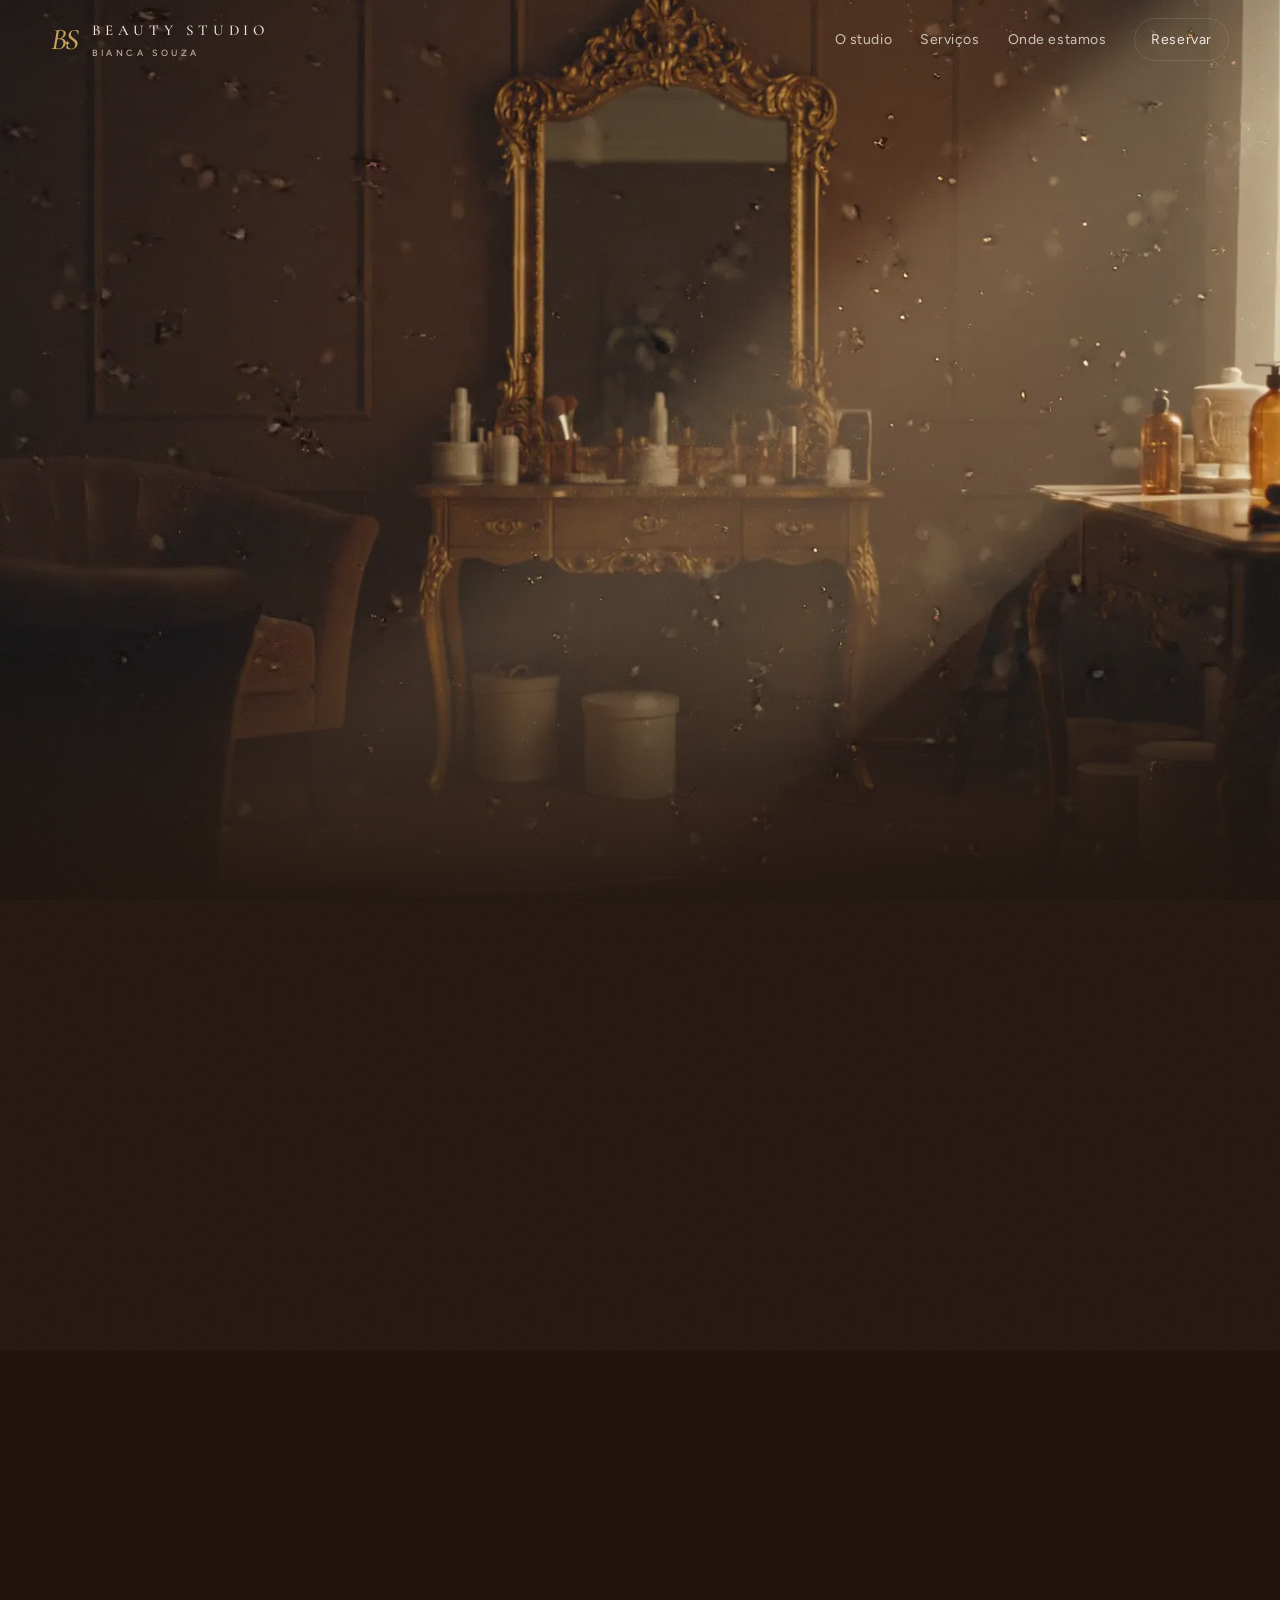
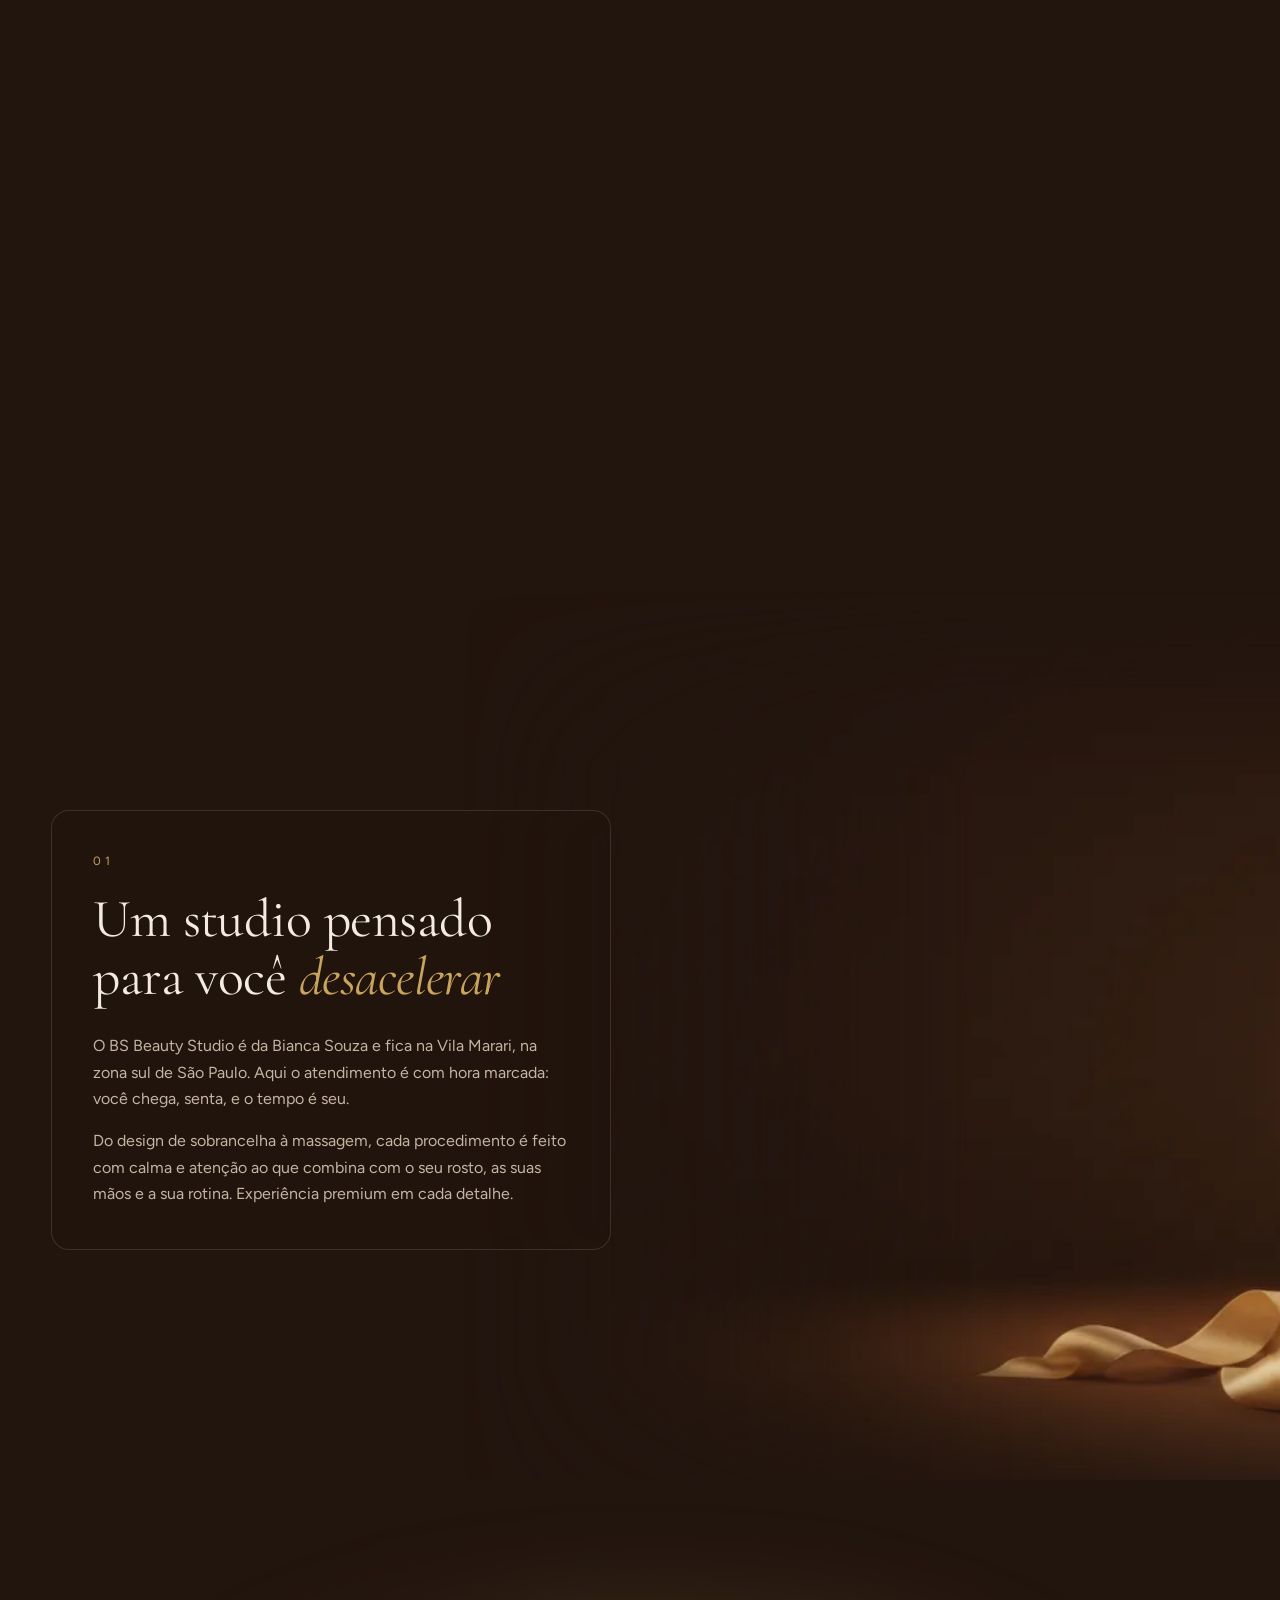
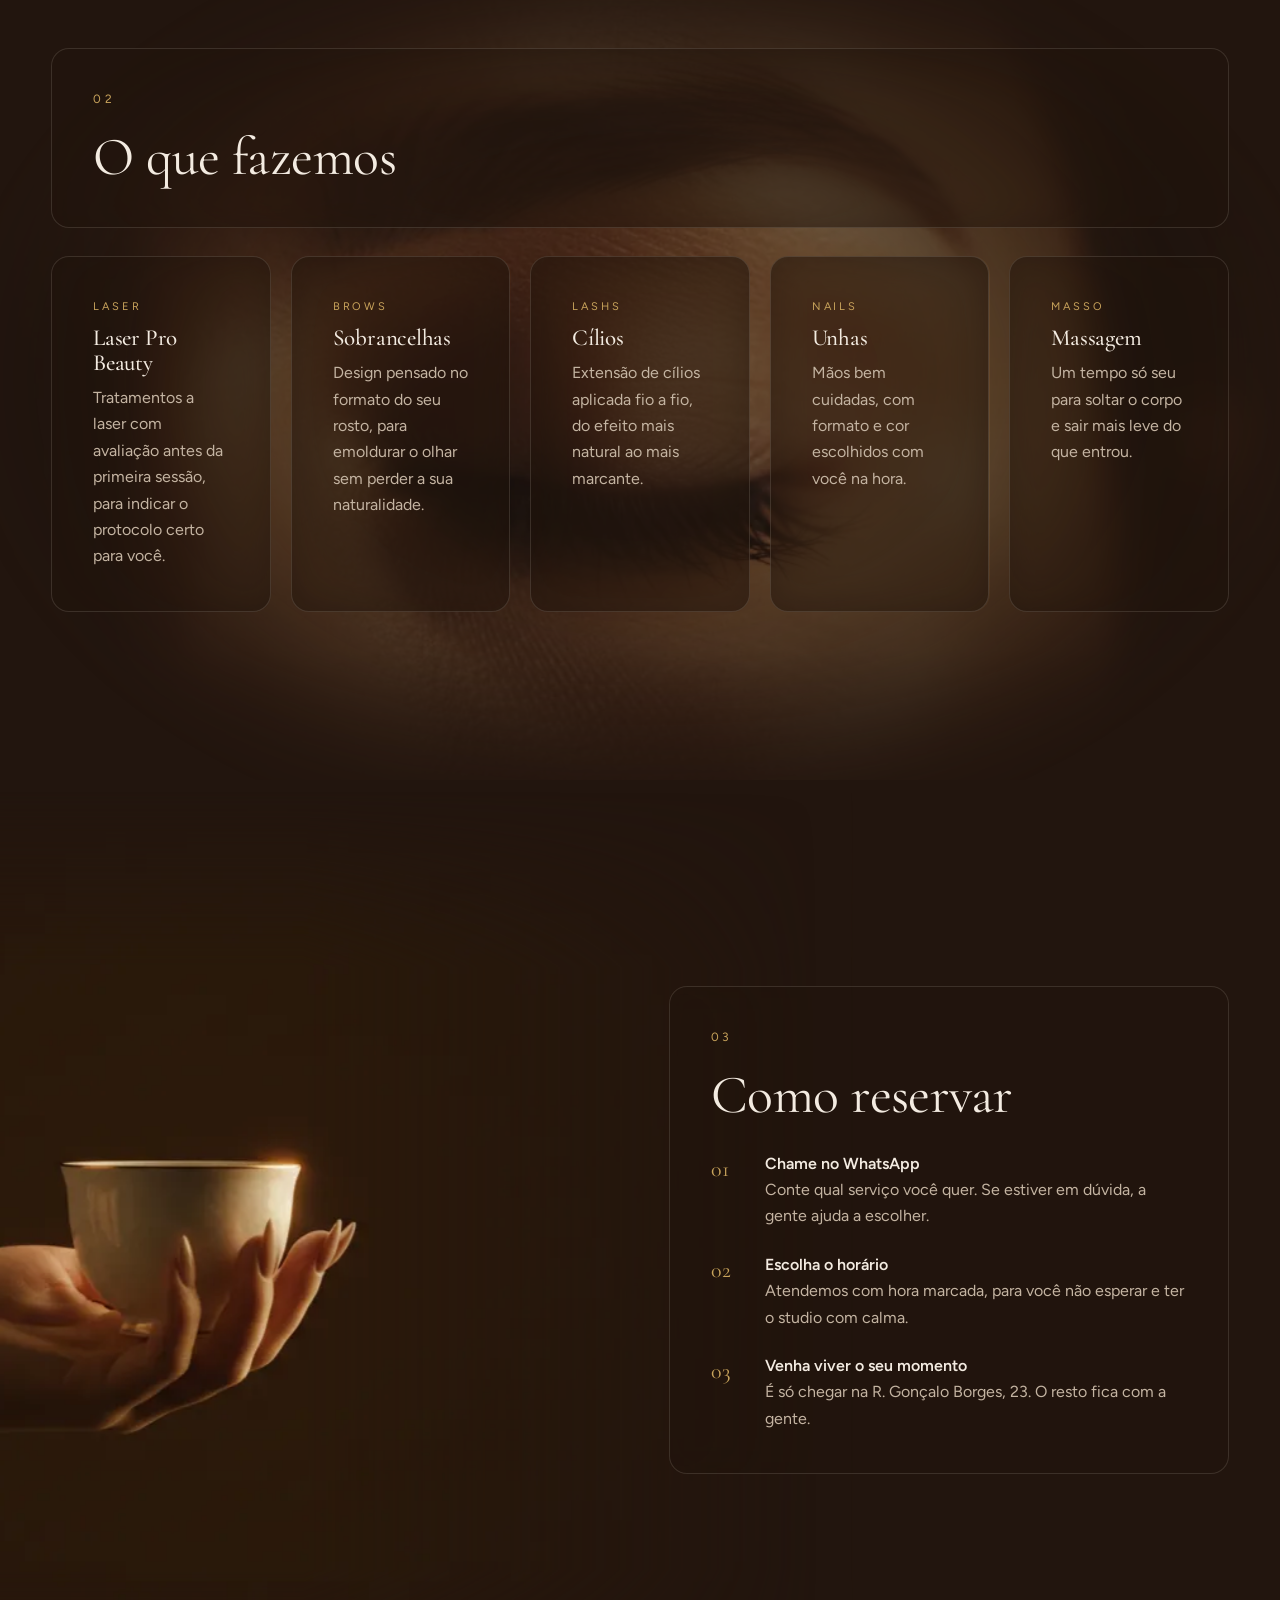
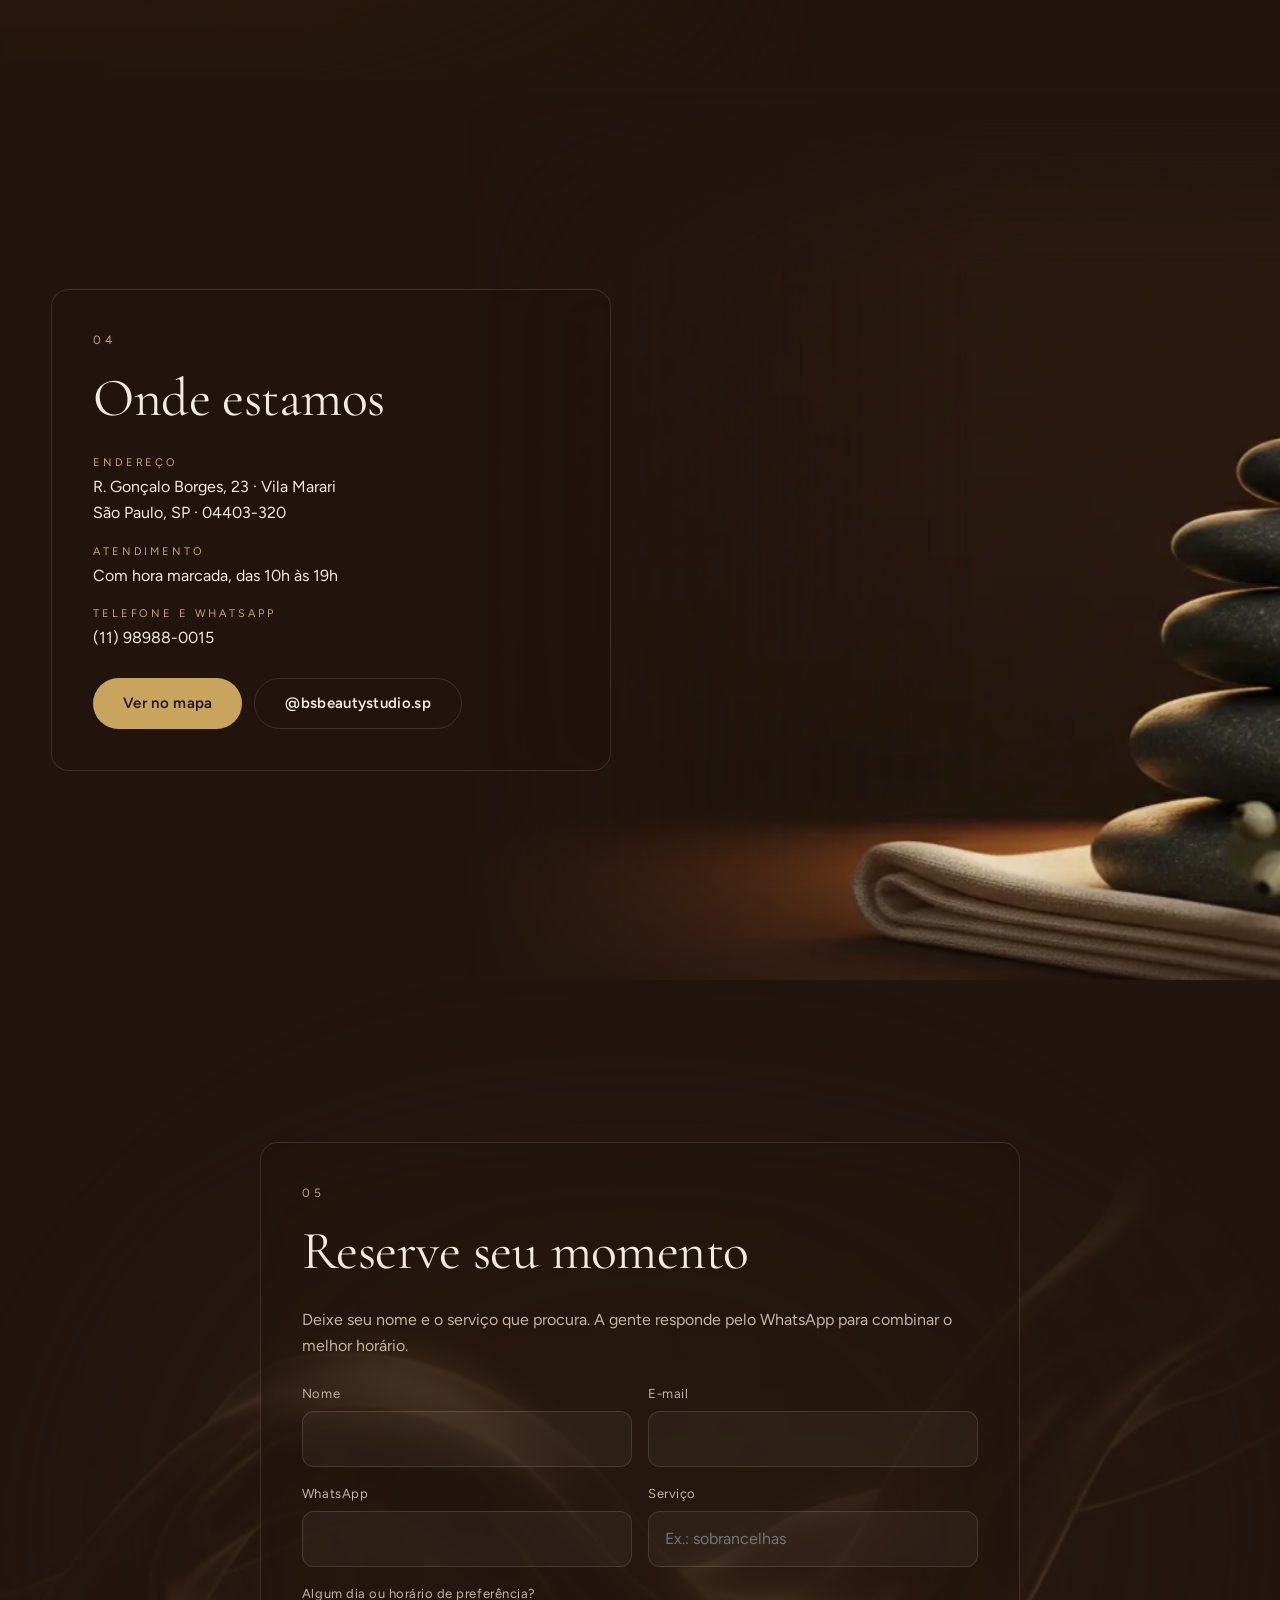
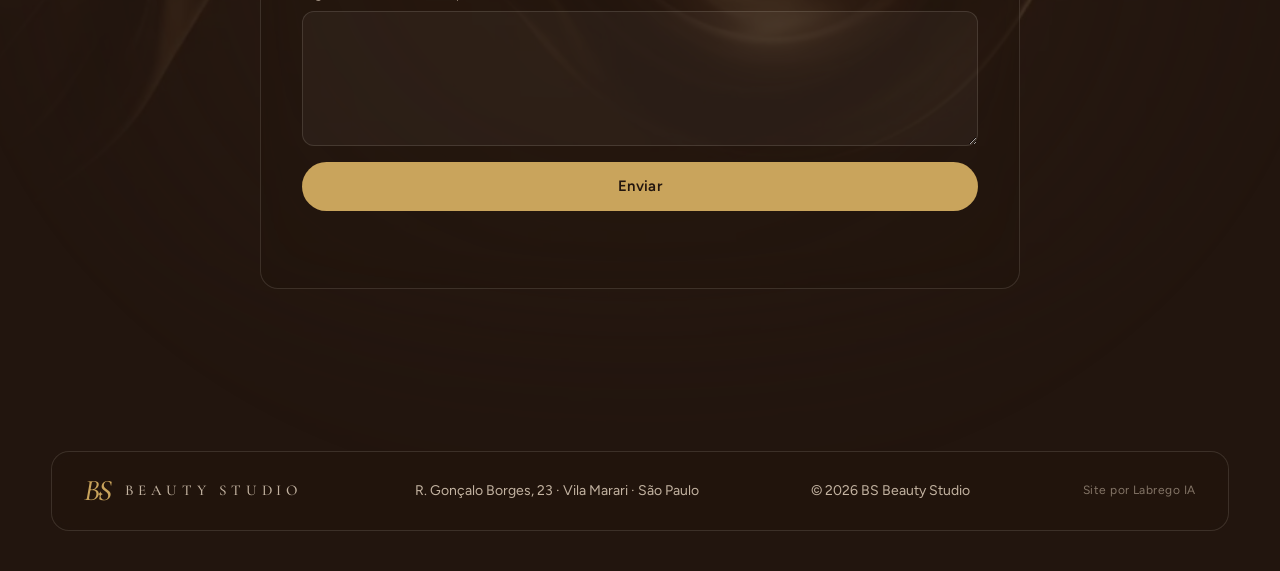
==== site/index.html @ f51ca513 "Versiona CSS e JS para os visitantes receberem a configuração nova Co-Authored-By: Claude Opus 5.5 <" ====
<!doctype html>
<!--
  BS Beauty Studio · Site Cinematográfico por Labrego IA (labregoia.com.br)
  Projeto: LBG-SC-20261103-140538068B · Assinatura LBG-SC-2026-v1
  © 2026 Labrego IA. Estrutura, código e método licenciados.
-->
<html lang="pt-BR">
<head>
  <meta charset="utf-8">
  <meta name="viewport" content="width=device-width, initial-scale=1">
  <title>BS Beauty Studio | Bianca Souza · Vila Marari, São Paulo</title>
  <meta name="description" content="Studio de beleza na Vila Marari, zona sul de São Paulo: Laser Pro Beauty, sobrancelhas, unhas, cílios e massagem com hora marcada. Reserve seu momento pelo WhatsApp.">
  <meta name="generator" content="Site Cinematográfico · Labrego IA">
  <meta name="author" content="Labrego IA · labregoia.com.br">
  <meta property="og:title" content="BS Beauty Studio | Bianca Souza">
  <meta property="og:description" content="Laser Pro Beauty, Brows, Nails, Lashs e Massagem na Vila Marari, São Paulo. Reserve seu momento.">
  <meta property="og:image" content="assets/frames/desktop/f_0001.webp">
  <meta name="theme-color" content="#22150e">
  <link rel="preconnect" href="https://fonts.googleapis.com">
  <link rel="preconnect" href="https://fonts.gstatic.com" crossorigin>
  <link href="https://fonts.googleapis.com/css2?family=Cormorant+Garamond:ital,wght@0,300;0,400;0,500;1,400;1,500&family=Figtree:wght@400;500;600&display=swap" rel="stylesheet">
  <link rel="preload" as="image" href="assets/frames/desktop/f_0001.webp">
  <link rel="stylesheet" href="estilo.css?v=2">
</head>
<body>

<header class="topo">
  <a href="#inicio" class="marca" aria-label="BS Beauty Studio">
    <span class="monograma" aria-hidden="true">BS</span>
    <span class="marca-texto">Beauty Studio<small>Bianca Souza</small></span>
  </a>
  <nav class="menu" aria-label="Seções">
    <a href="#sobre">O studio</a>
    <a href="#servicos">Serviços</a>
    <a href="#local">Onde estamos</a>
    <a href="#contato" class="menu-cta">Reservar</a>
  </nav>
</header>

<main>

  <section id="inicio" class="cine" style="--altura: 420vh">
    <div class="cine-palco">
      <canvas class="cine-canvas" aria-hidden="true"></canvas>
      <div class="cine-vinheta"></div>

      <div class="momento" data-de="0" data-ate="0.28">
        <div class="painel painel--vidro">
          <h1 class="titulo-abertura">Realçamos a beleza de <em>ser você.</em></h1>
          <p class="apoio">BS Beauty Studio · Vila Marari, São Paulo</p>
        </div>
      </div>
      <div class="momento momento--direita" data-de="0.36" data-ate="0.64">
        <div class="painel painel--vidro">
          <p class="destaque">Laser, sobrancelhas, unhas, cílios e massagem num só lugar, com hora marcada.</p>
        </div>
      </div>
      <div class="momento momento--centro" data-de="0.72" data-ate="1">
        <div class="painel painel--vidro">
          <p class="destaque">Reserve seu momento.</p>
          <a href="#contato" class="botao">Quero agendar</a>
        </div>
      </div>

      <div class="cine-dica" aria-hidden="true"><span></span>role</div>
    </div>
  </section>

  <section id="sobre" class="secao">
    <img class="arte arte--direita" src="assets/img/sobre.webp" alt="" loading="lazy">
    <div class="secao-grade">
      <div class="painel revelar">
        <span class="rotulo">01</span>
        <h2>Um studio pensado para você <em>desacelerar</em></h2>
        <p>O BS Beauty Studio é da Bianca Souza e fica na Vila Marari, na zona sul de São Paulo. Aqui o atendimento é com hora marcada: você chega, senta, e o tempo é seu.</p>
        <p>Do design de sobrancelha à massagem, cada procedimento é feito com calma e atenção ao que combina com o seu rosto, as suas mãos e a sua rotina. Experiência premium em cada detalhe.</p>
      </div>
    </div>
  </section>

  <section id="servicos" class="secao secao--larga">
    <img class="arte arte--fundo" src="assets/img/servicos.webp" alt="" loading="lazy">
    <div class="painel painel--cabecalho revelar">
      <span class="rotulo">02</span>
      <h2>O que fazemos</h2>
    </div>
    <div class="cartoes">
      <article class="painel cartao revelar">
        <span class="tag">Laser</span>
        <h3>Laser Pro Beauty</h3>
        <p>Tratamentos a laser com avaliação antes da primeira sessão, para indicar o protocolo certo para você.</p>
      </article>
      <article class="painel cartao revelar">
        <span class="tag">Brows</span>
        <h3>Sobrancelhas</h3>
        <p>Design pensado no formato do seu rosto, para emoldurar o olhar sem perder a sua naturalidade.</p>
      </article>
      <article class="painel cartao revelar">
        <span class="tag">Lashs</span>
        <h3>Cílios</h3>
        <p>Extensão de cílios aplicada fio a fio, do efeito mais natural ao mais marcante.</p>
      </article>
      <article class="painel cartao revelar">
        <span class="tag">Nails</span>
        <h3>Unhas</h3>
        <p>Mãos bem cuidadas, com formato e cor escolhidos com você na hora.</p>
      </article>
      <article class="painel cartao revelar">
        <span class="tag">Masso</span>
        <h3>Massagem</h3>
        <p>Um tempo só seu para soltar o corpo e sair mais leve do que entrou.</p>
      </article>
    </div>
  </section>

  <section id="processo" class="secao">
    <img class="arte arte--esquerda" src="assets/img/reservar.webp" alt="" loading="lazy">
    <div class="secao-grade secao-grade--direita">
      <div class="painel revelar">
        <span class="rotulo">03</span>
        <h2>Como reservar</h2>
        <ol class="passos">
          <li><strong>Chame no WhatsApp</strong><span>Conte qual serviço você quer. Se estiver em dúvida, a gente ajuda a escolher.</span></li>
          <li><strong>Escolha o horário</strong><span>Atendemos com hora marcada, para você não esperar e ter o studio com calma.</span></li>
          <li><strong>Venha viver o seu momento</strong><span>É só chegar na R. Gonçalo Borges, 23. O resto fica com a gente.</span></li>
        </ol>
      </div>
    </div>
  </section>

  <section id="local" class="secao">
    <img class="arte arte--direita" src="assets/img/local.webp" alt="" loading="lazy">
    <div class="secao-grade">
      <div class="painel revelar">
        <span class="rotulo">04</span>
        <h2>Onde estamos</h2>
        <ul class="dados">
          <li><small>Endereço</small><span>R. Gonçalo Borges, 23 · Vila Marari<br>São Paulo, SP · 04403-320</span></li>
          <li><small>Atendimento</small><span>Com hora marcada, das 10h às 19h</span></li>
          <li><small>Telefone e WhatsApp</small><span>(11) 98988-0015</span></li>
        </ul>
        <div class="acoes">
          <a class="botao" href="https://www.google.com/maps/search/?api=1&query=R.+Gon%C3%A7alo+Borges%2C+23+-+Vila+Marari%2C+S%C3%A3o+Paulo+-+SP%2C+04403-320" target="_blank" rel="noopener">Ver no mapa</a>
          <a class="botao botao--linha" href="https://www.instagram.com/bsbeautystudio.sp/" target="_blank" rel="noopener">@bsbeautystudio.sp</a>
        </div>
      </div>
    </div>
  </section>

  <section id="contato" class="secao secao--contato">
    <img class="arte arte--fundo arte--suave" src="assets/img/contato.webp" alt="" loading="lazy">
    <div class="painel painel--form revelar">
      <span class="rotulo">05</span>
      <h2>Reserve seu momento</h2>
      <p>Deixe seu nome e o serviço que procura. A gente responde pelo WhatsApp para combinar o melhor horário.</p>
      <form class="form" novalidate>
        <div class="campo">
          <label for="f-nome">Nome</label>
          <input id="f-nome" name="nome" autocomplete="name" required>
        </div>
        <div class="campo">
          <label for="f-email">E-mail</label>
          <input id="f-email" name="email" type="email" autocomplete="email" required>
        </div>
        <div class="campo">
          <label for="f-tel">WhatsApp</label>
          <input id="f-tel" name="telefone" type="tel" autocomplete="tel" inputmode="tel" required>
        </div>
        <div class="campo">
          <label for="f-serv">Serviço</label>
          <input id="f-serv" name="servico" list="lista-servicos" placeholder="Ex.: sobrancelhas">
          <datalist id="lista-servicos">
            <option value="Laser Pro Beauty"><option value="Sobrancelhas"><option value="Cílios"><option value="Unhas"><option value="Massagem">
          </datalist>
        </div>
        <div class="campo campo--inteiro">
          <label for="f-msg">Algum dia ou horário de preferência?</label>
          <textarea id="f-msg" name="mensagem" rows="4"></textarea>
        </div>
        <input type="text" name="_honey" class="pote" tabindex="-1" autocomplete="off" aria-hidden="true">
        <button type="submit" class="botao campo--inteiro">Enviar</button>
        <p class="form-status campo--inteiro" role="status" aria-live="polite"></p>
      </form>
    </div>
  </section>

</main>

<footer class="rodape">
  <div class="painel rodape-painel">
    <span class="marca"><span class="monograma" aria-hidden="true">BS</span><span class="marca-texto">Beauty Studio</span></span>
    <span>R. Gonçalo Borges, 23 · Vila Marari · São Paulo</span>
    <span>© <span data-ano></span> BS Beauty Studio</span>
    <a class="credito" href="https://labregoia.com.br" target="_blank" rel="noopener">Site por Labrego IA</a>
  </div>
</footer>

<a class="whats" target="_blank" rel="noopener" aria-label="Conversar no WhatsApp">
  <svg viewBox="0 0 32 32" aria-hidden="true"><path fill="currentColor" d="M16 3C9 3 3.3 8.6 3.3 15.6c0 2.4.7 4.7 1.9 6.7L3 29l6.9-2.1c1.9 1 4 1.6 6.1 1.6 7 0 12.7-5.6 12.7-12.6S23 3 16 3Zm0 23.1c-1.9 0-3.8-.5-5.4-1.5l-.4-.2-4.1 1.2 1.3-4-.3-.4a10.4 10.4 0 0 1-1.6-5.6C5.5 9.8 10.2 5.2 16 5.2s10.5 4.6 10.5 10.4S21.8 26.1 16 26.1Zm5.8-7.8c-.3-.2-1.9-.9-2.2-1-.3-.1-.5-.2-.7.2-.2.3-.8 1-1 1.2-.2.2-.4.2-.7.1-.3-.2-1.3-.5-2.5-1.6-.9-.8-1.6-1.8-1.7-2.1-.2-.3 0-.5.1-.6l.5-.6.3-.5c.1-.2 0-.4 0-.6l-1-2.4c-.3-.6-.5-.5-.7-.5h-.6c-.2 0-.6.1-.9.4-.3.3-1.2 1.1-1.2 2.8s1.2 3.2 1.4 3.4c.2.2 2.4 3.6 5.7 5 .8.4 1.4.6 1.9.7.8.3 1.6.2 2.2.1.7-.1 1.9-.8 2.2-1.5.3-.7.3-1.4.2-1.5-.1-.2-.3-.3-.6-.4Z"/></svg>
</a>

<script src="config.js?v=2"></script>
<script src="app.js?v=2"></script>
</body>
</html>
---- site/estilo.css ----
/* Site Cinematográfico · © 2026 Labrego IA · LBG-SC-2026-v1 */

/* ── Tokens: ajuste pela identidade visual do cliente ───────────────────── */
:root {
  --fundo: #22150e;          /* MESMA cor usada nos prompts das imagens */
  --fundo-2: #2b1c13;
  --texto: #f3ebe1;
  --texto-suave: #c4b4a2;
  --acento: #c9a45c;         /* dourado do monograma BS */
  --acento-texto: #22150e;   /* texto sobre o acento */
  --linha: rgb(243 235 225 / 0.13);
  --painel: rgb(34 21 14 / 0.64);
  --mistura: lighten;        /* tema escuro: lighten | tema claro: multiply */

  --fonte-titulo: "Cormorant Garamond", Georgia, serif;
  --fonte-texto: "Figtree", system-ui, sans-serif;

  --raio: 18px;
  --gutter: clamp(16px, 4vw, 56px);
  --largura: 1240px;
  --ease: cubic-bezier(.2, .7, .1, 1);
}
/* Tema claro (marcas de luz, saúde, casamento etc.): troque os tokens assim
:root {
  --fundo: #f4efe7; --fundo-2: #ebe4d8; --texto: #1d1a16; --texto-suave: #5d564c;
  --linha: rgb(29 26 22 / .12); --painel: rgb(244 239 231 / .7); --mistura: multiply;
}
*/

*, *::before, *::after { box-sizing: border-box; }
html { scroll-behavior: smooth; -webkit-text-size-adjust: 100%; overflow-x: clip; }
body {
  margin: 0;
  background: var(--fundo);
  color: var(--texto);
  font: 400 clamp(16px, 1.05vw, 18px)/1.65 var(--fonte-texto);
  overflow-x: clip;
  -webkit-font-smoothing: antialiased;
}
/* Grão de filme: tira o aspecto "liso de IA" */
body::after {
  content: ""; position: fixed; inset: -50%; z-index: 90; pointer-events: none; opacity: .07;
  background-image: url("data:image/svg+xml,%3Csvg xmlns='http://www.w3.org/2000/svg' width='160' height='160'%3E%3Cfilter id='n'%3E%3CfeTurbulence type='fractalNoise' baseFrequency='.9' numOctaves='2' stitchTiles='stitch'/%3E%3C/filter%3E%3Crect width='100%25' height='100%25' filter='url(%23n)'/%3E%3C/svg%3E");
  animation: grao 1s steps(4) infinite;
}
@keyframes grao { 25% { transform: translate(-3%, 2%); } 50% { transform: translate(2%, -3%); } 75% { transform: translate(-2%, -1%); } }

img { max-width: 100%; display: block; }
a { color: inherit; }
h1, h2, h3 { font-family: var(--fonte-titulo); font-weight: 300; line-height: 1.08; margin: 0 0 .5em; letter-spacing: -.01em; text-wrap: balance; }
h1 { font-size: clamp(38px, 6.2vw, 96px); }
h2 { font-size: clamp(32px, 4.2vw, 64px); }
h3 { font-size: clamp(21px, 1.8vw, 27px); font-weight: 500; }
p { margin: 0 0 1em; color: var(--texto-suave); text-wrap: pretty; }

/* ── Topo ──────────────────────────────────────────────────────────────── */
.topo {
  position: fixed; inset: 0 0 auto; z-index: 50;
  display: flex; align-items: center; justify-content: space-between; gap: 16px;
  padding: 18px var(--gutter);
  transition: background .4s var(--ease), backdrop-filter .4s;
}
.topo.rolou { background: rgb(34 21 14 / .6); backdrop-filter: blur(14px); -webkit-backdrop-filter: blur(14px); }
.marca { text-decoration: none; display: flex; align-items: center; }
.marca-logo { height: 34px; width: auto; }
.marca-texto { font-family: var(--fonte-titulo); font-size: 22px; letter-spacing: .02em; }
.menu { display: flex; gap: 28px; align-items: center; font-size: 14px; letter-spacing: .04em; }
.menu a { text-decoration: none; opacity: .8; transition: opacity .3s; }
.menu a:hover { opacity: 1; }
.menu-cta { border: 1px solid var(--linha); padding: 9px 16px; border-radius: 999px; opacity: 1 !important; }
@media (max-width: 760px) { .menu a:not(.menu-cta) { display: none; } }

/* ── Abertura cinematográfica ──────────────────────────────────────────── */
.cine { position: relative; height: var(--altura, 400vh); }
.cine-palco { position: sticky; top: 0; height: 100vh; height: 100svh; overflow: hidden; }
.cine-canvas { position: absolute; inset: 0; width: 100%; height: 100%; }
.cine-vinheta {
  position: absolute; inset: 0; pointer-events: none;
  background:
    radial-gradient(120% 90% at 50% 45%, transparent 55%, rgb(0 0 0 / .45) 100%),
    linear-gradient(to bottom, transparent 70%, var(--fundo) 100%);
}
.momento {
  position: absolute; inset: auto var(--gutter) 12vh; max-width: 640px;
  opacity: 0; transform: translateY(24px); filter: blur(6px);
  transition: opacity .7s var(--ease), transform .9s var(--ease), filter .7s var(--ease);
  pointer-events: none;
}
.momento.ativo { opacity: 1; transform: none; filter: none; pointer-events: auto; }
.momento--direita { left: auto; right: var(--gutter); }
.momento--centro { left: 50%; right: auto; transform: translate(-50%, 24px); text-align: center; width: min(640px, calc(100% - 2 * var(--gutter))); }
.momento--centro.ativo { transform: translate(-50%, 0); }
.titulo-abertura { margin-bottom: .3em; }
.apoio { font-size: clamp(16px, 1.3vw, 20px); margin: 0; }
.destaque { font-family: var(--fonte-titulo); font-size: clamp(24px, 2.8vw, 42px); line-height: 1.2; color: var(--texto); margin: 0 0 .6em; }
.destaque:last-child { margin: 0; }
.cine-dica {
  position: absolute; bottom: 28px; left: 50%; transform: translateX(-50%);
  display: grid; justify-items: center; gap: 8px; font-size: 11px; letter-spacing: .3em; text-transform: uppercase; opacity: .6;
  transition: opacity .5s;
}
.cine-dica span { width: 1px; height: 38px; background: linear-gradient(var(--texto), transparent); animation: dica 2s var(--ease) infinite; }
@keyframes dica { 0% { transform: scaleY(0); transform-origin: top; } 50% { transform: scaleY(1); transform-origin: top; } 51% { transform-origin: bottom; } 100% { transform: scaleY(0); transform-origin: bottom; } }
.cine.andou .cine-dica { opacity: 0; }

/* ── Painéis (todo texto mora num painel) ──────────────────────────────── */
.painel {
  position: relative;
  background: var(--painel);
  border: 1px solid var(--linha);
  border-radius: var(--raio);
  padding: clamp(24px, 3.2vw, 48px);
  backdrop-filter: blur(18px) saturate(1.1);
  -webkit-backdrop-filter: blur(18px) saturate(1.1);
}
.painel--vidro { background: rgb(34 21 14 / .42); }
.painel > :last-child { margin-bottom: 0; }
.rotulo { display: block; font-size: 12px; letter-spacing: .3em; color: var(--acento); margin-bottom: 18px; }

/* ── Seções ────────────────────────────────────────────────────────────── */
.secao {
  position: relative; isolation: isolate; overflow: clip;
  min-height: 100vh; padding: 18vh var(--gutter);
  display: grid; align-content: center;
}
.secao-grade { width: 100%; max-width: var(--largura); margin: 0 auto; display: grid; grid-template-columns: minmax(0, 560px) 1fr; }
.secao-grade--direita { grid-template-columns: 1fr minmax(0, 560px); }
.secao-grade--direita > .painel { grid-column: 2; }
.secao--larga { gap: 28px; justify-items: center; }
.painel--cabecalho { width: 100%; max-width: var(--largura); }
.cartoes { width: 100%; max-width: var(--largura); display: grid; grid-template-columns: repeat(auto-fit, minmax(260px, 1fr)); gap: 20px; }
.cartao h3 { margin-bottom: .4em; }
.cartao { transition: transform .5s var(--ease), border-color .5s; }
.cartao:hover { transform: translateY(-4px); border-color: color-mix(in srgb, var(--acento) 50%, transparent); }
.passos { list-style: none; margin: 8px 0 0; padding: 0; counter-reset: p; display: grid; gap: 22px; }
.passos li { counter-increment: p; display: grid; grid-template-columns: 42px 1fr; column-gap: 12px; }
.passos li::before { content: counter(p, decimal-leading-zero); grid-row: span 2; font-family: var(--fonte-titulo); color: var(--acento); font-size: 22px; }
.passos strong { font-weight: 600; }
.passos span { color: var(--texto-suave); }

/* ── Arte: imagens fundidas ao fundo (nunca retângulo com borda) ───────── */
.arte {
  position: absolute; z-index: -1; pointer-events: none;
  object-fit: cover; mix-blend-mode: var(--mistura);
  -webkit-mask-composite: source-in; mask-composite: intersect;
}
.arte--direita, .arte--esquerda { top: 0; bottom: 0; width: 64vw; height: 100%; }
.arte--direita {
  right: 0;
  -webkit-mask-image: linear-gradient(to left, #000 38%, transparent 96%), linear-gradient(to bottom, transparent, #000 18%, #000 80%, transparent);
          mask-image: linear-gradient(to left, #000 38%, transparent 96%), linear-gradient(to bottom, transparent, #000 18%, #000 80%, transparent);
}
.arte--esquerda {
  left: 0;
  -webkit-mask-image: linear-gradient(to right, #000 38%, transparent 96%), linear-gradient(to bottom, transparent, #000 18%, #000 80%, transparent);
          mask-image: linear-gradient(to right, #000 38%, transparent 96%), linear-gradient(to bottom, transparent, #000 18%, #000 80%, transparent);
}
.arte--fundo {
  inset: 0; width: 100%; height: 100%; opacity: .5;
  /* closest-side: a elipse zera exatamente na borda, então nunca sobra linha reta */
  -webkit-mask-image: radial-gradient(closest-side, #000 35%, transparent 100%), linear-gradient(to bottom, transparent, #000 22%, #000 78%, transparent);
          mask-image: radial-gradient(closest-side, #000 35%, transparent 100%), linear-gradient(to bottom, transparent, #000 22%, #000 78%, transparent);
}
.arte--suave { opacity: .32; }
/* Parallax leve aplicado pelo app.js */
.arte[data-parallax] { will-change: transform; }

/* ── Contato ───────────────────────────────────────────────────────────── */
.secao--contato { justify-items: center; }
.painel--form { width: 100%; max-width: 760px; }
.form { display: grid; grid-template-columns: 1fr 1fr; gap: 16px; margin-top: 24px; }
.campo { display: grid; gap: 6px; }
.campo--inteiro { grid-column: 1 / -1; }
.campo label { font-size: 13px; letter-spacing: .04em; color: var(--texto-suave); }
.campo input, .campo textarea {
  width: 100%; font: inherit; color: var(--texto);
  background: rgb(255 255 255 / .04); border: 1px solid var(--linha); border-radius: 12px;
  padding: 14px 16px; transition: border-color .3s, background .3s; resize: vertical;
}
.campo input:focus, .campo textarea:focus { outline: none; border-color: var(--acento); background: rgb(255 255 255 / .07); }
.campo.erro input { border-color: #d9776b; }
.pote { position: absolute; left: -9999px; }
.form-status { min-height: 1.4em; margin: 0; font-size: 14px; }
.form-status.ok { color: var(--acento); }
.form-status.falha { color: #e39a90; }
@media (max-width: 640px) { .form { grid-template-columns: 1fr; } }

/* ── Botões ────────────────────────────────────────────────────────────── */
.botao {
  display: inline-flex; align-items: center; justify-content: center; gap: 10px;
  font: 600 15px/1 var(--fonte-texto); letter-spacing: .02em; text-decoration: none; cursor: pointer;
  color: var(--acento-texto); background: var(--acento); border: 0; border-radius: 999px;
  padding: 17px 30px; transition: transform .4s var(--ease), filter .3s;
}
.botao:hover { transform: translateY(-2px); filter: brightness(1.08); }
.botao[disabled] { opacity: .6; cursor: progress; }

/* ── WhatsApp flutuante ────────────────────────────────────────────────── */
.whats {
  position: fixed; right: max(16px, env(safe-area-inset-right)); bottom: max(18px, env(safe-area-inset-bottom)); z-index: 60;
  width: 58px; height: 58px; border-radius: 50%; display: grid; place-items: center;
  background: #25d366; color: #fff; box-shadow: 0 10px 30px rgb(0 0 0 / .35);
  transform: scale(0); transition: transform .5s var(--ease);
}
.whats.visivel { transform: scale(1); }
.whats:hover { transform: scale(1.07); }
.whats svg { width: 30px; height: 30px; }
.whats::after { content: ""; position: absolute; inset: 0; border-radius: 50%; border: 2px solid #25d366; animation: pulso 2.6s ease-out infinite; }
@keyframes pulso { from { transform: scale(1); opacity: .7; } to { transform: scale(1.6); opacity: 0; } }

/* ── Rodapé ────────────────────────────────────────────────────────────── */
.rodape { padding: 0 var(--gutter) 40px; }
.rodape-painel { max-width: var(--largura); margin: 0 auto; display: flex; flex-wrap: wrap; gap: 12px 32px; align-items: center; justify-content: space-between; font-size: 14px; color: var(--texto-suave); padding: 24px 32px; }
.credito { font-size: 12px; opacity: .6; text-decoration: none; letter-spacing: .04em; }
.credito:hover { opacity: 1; }

/* ── Revelar ao rolar ──────────────────────────────────────────────────── */
.revelar { opacity: 0; transform: translateY(40px); transition: opacity 1s var(--ease), transform 1.2s var(--ease); }
.revelar.visto { opacity: 1; transform: none; }

/* ── Celular ───────────────────────────────────────────────────────────── */
@media (max-width: 860px) {
  .secao { padding: 14vh var(--gutter); min-height: auto; }
  .secao-grade, .secao-grade--direita { grid-template-columns: 1fr; }
  .secao-grade--direita > .painel { grid-column: 1; }
  .arte--direita, .arte--esquerda { left: 0; right: 0; width: 100%; height: 70%; opacity: .55;
    -webkit-mask-image: linear-gradient(to bottom, transparent, #000 25%, #000 55%, transparent);
            mask-image: linear-gradient(to bottom, transparent, #000 25%, #000 55%, transparent); }
  .momento, .momento--direita { left: var(--gutter); right: var(--gutter); bottom: 10vh; }
}

@media (prefers-reduced-motion: reduce) {
  *, *::before, *::after { animation: none !important; transition: none !important; }
  .revelar, .momento:first-of-type { opacity: 1; transform: none; filter: none; }
  .cine { height: 100svh; }
  .momento:not(:first-of-type), .cine-dica { display: none; }
}

/* ── BS Beauty Studio: monograma e ajustes ─────────────────────────────── */
.marca { gap: 12px; }
.monograma {
  font-family: var(--fonte-titulo); font-style: italic; font-weight: 500;
  font-size: 30px; line-height: 1; color: var(--acento); letter-spacing: -.06em;
  position: relative; padding-right: 2px;
}
.monograma::after { content: "✦"; position: absolute; font-size: 8px; font-style: normal; left: 46%; top: 52%; color: var(--acento); }
.marca-texto { font-size: 15px; letter-spacing: .32em; text-transform: uppercase; font-weight: 500; }
.marca-texto small { display: block; font-family: var(--fonte-texto); font-size: 9px; letter-spacing: .38em; color: var(--texto-suave); margin-top: 3px; }
h1, h2 { font-weight: 400; }
h1 em, h2 em { color: var(--acento); }
.cartoes { grid-template-columns: repeat(auto-fit, minmax(min(210px, 100%), 1fr)); }
.secao--larga { grid-template-columns: minmax(0, 1fr); }
.cartao .tag { display: block; font-size: 11px; letter-spacing: .26em; text-transform: uppercase; color: var(--acento); margin-bottom: 10px; }
.cartao a { display: inline-block; margin-top: 6px; font-size: 14px; color: var(--acento); text-decoration: none; border-bottom: 1px solid currentColor; }
.dados { list-style: none; padding: 0; margin: 4px 0 26px; display: grid; gap: 16px; }
.dados li { display: grid; gap: 2px; }
.dados small { font-size: 11px; letter-spacing: .26em; text-transform: uppercase; color: var(--acento); }
.dados span { color: var(--texto); }
.botao--linha { background: transparent; color: var(--texto); border: 1px solid var(--linha); }
.acoes { display: flex; flex-wrap: wrap; gap: 12px; }
@media (max-width: 860px) {
  .momento, .momento--direita, .momento--centro { bottom: max(10vh, 100px); }
  .momento--centro { left: var(--gutter); right: var(--gutter); width: auto; transform: translateY(24px); }
  .momento--centro.ativo { transform: none; }
}
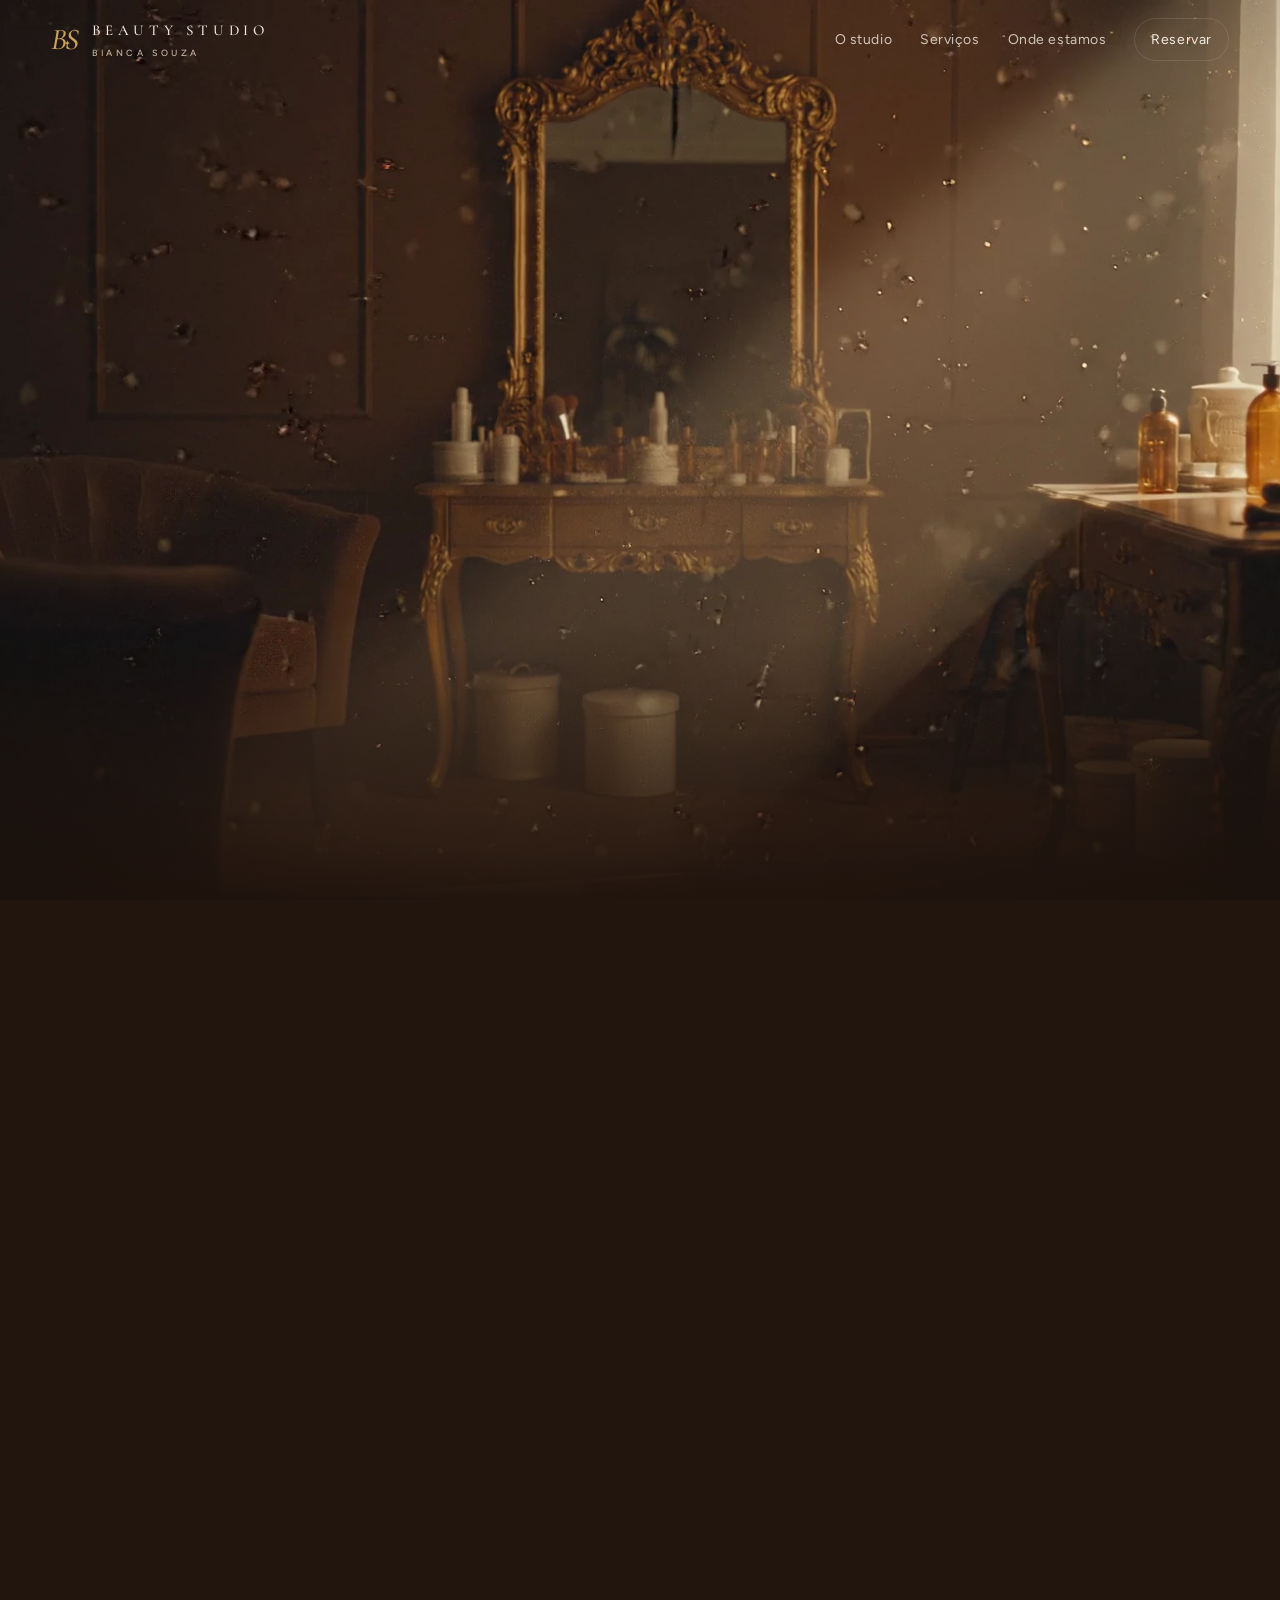
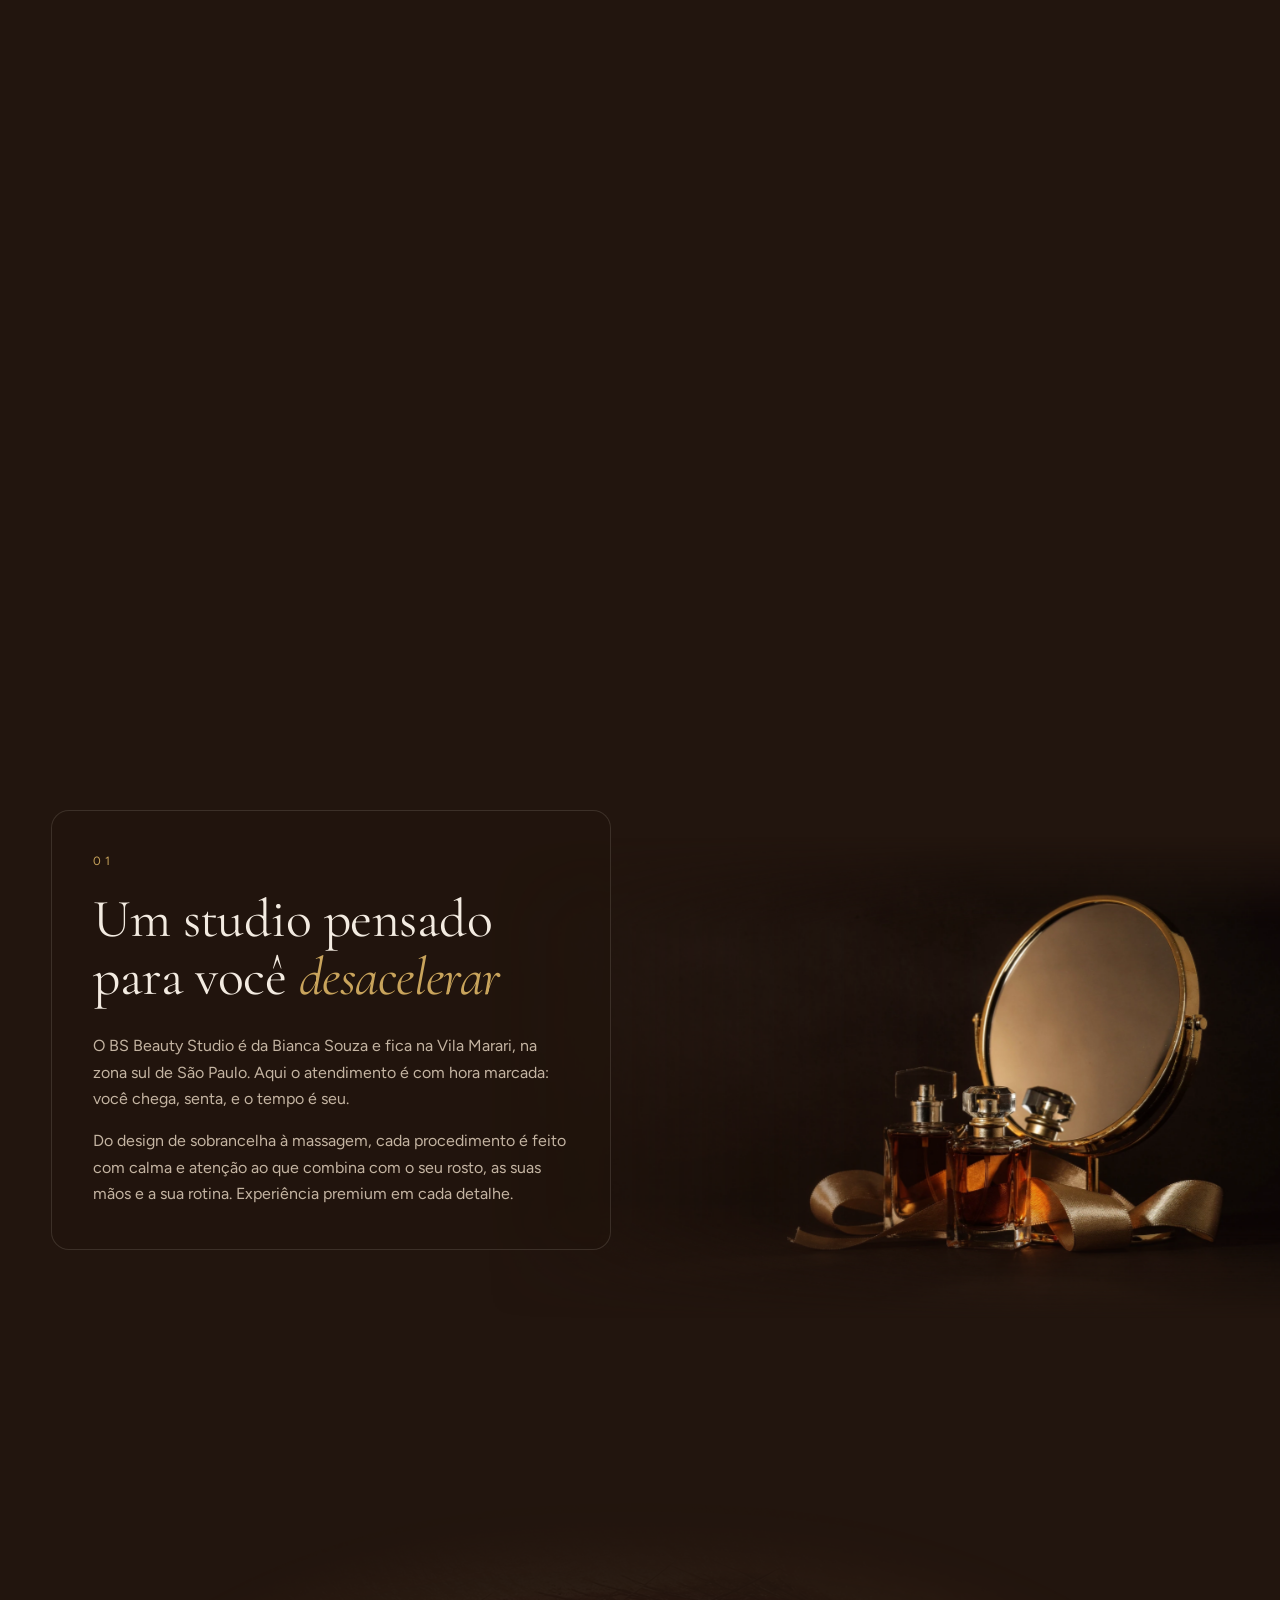
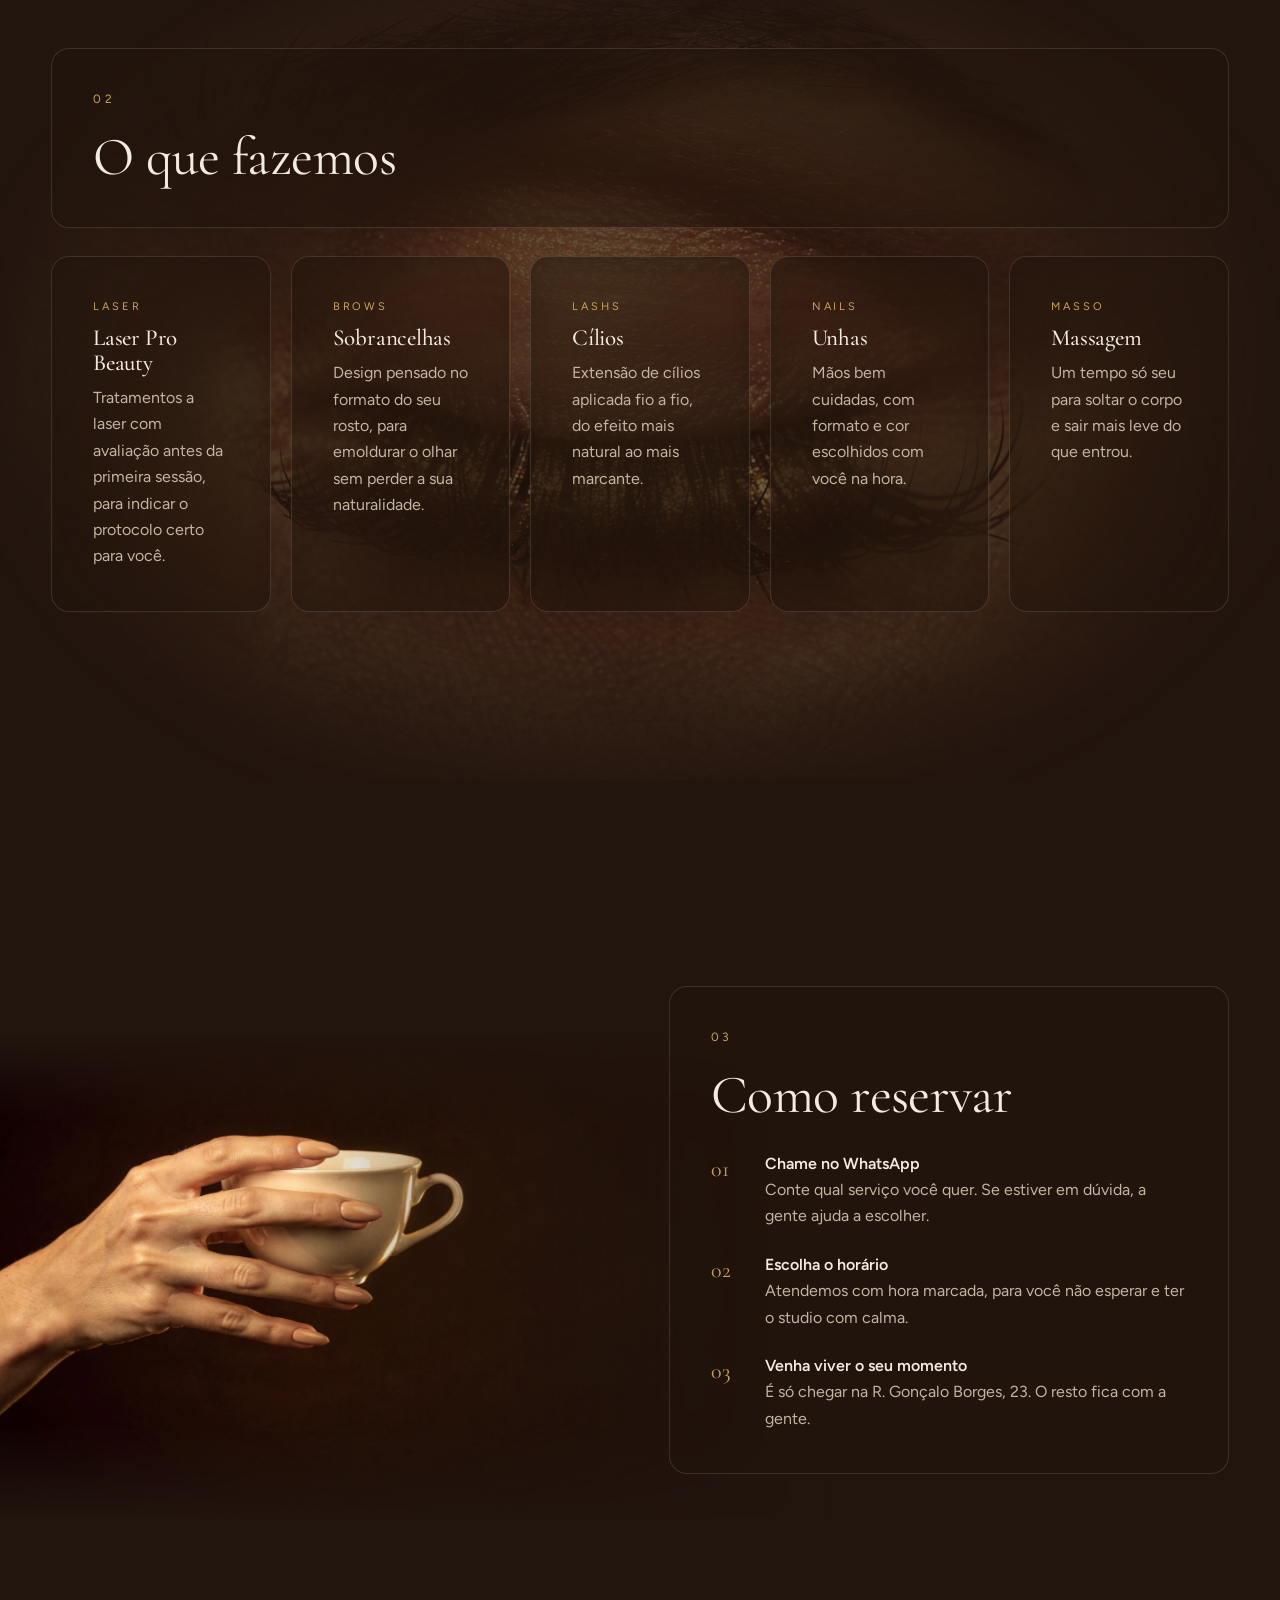
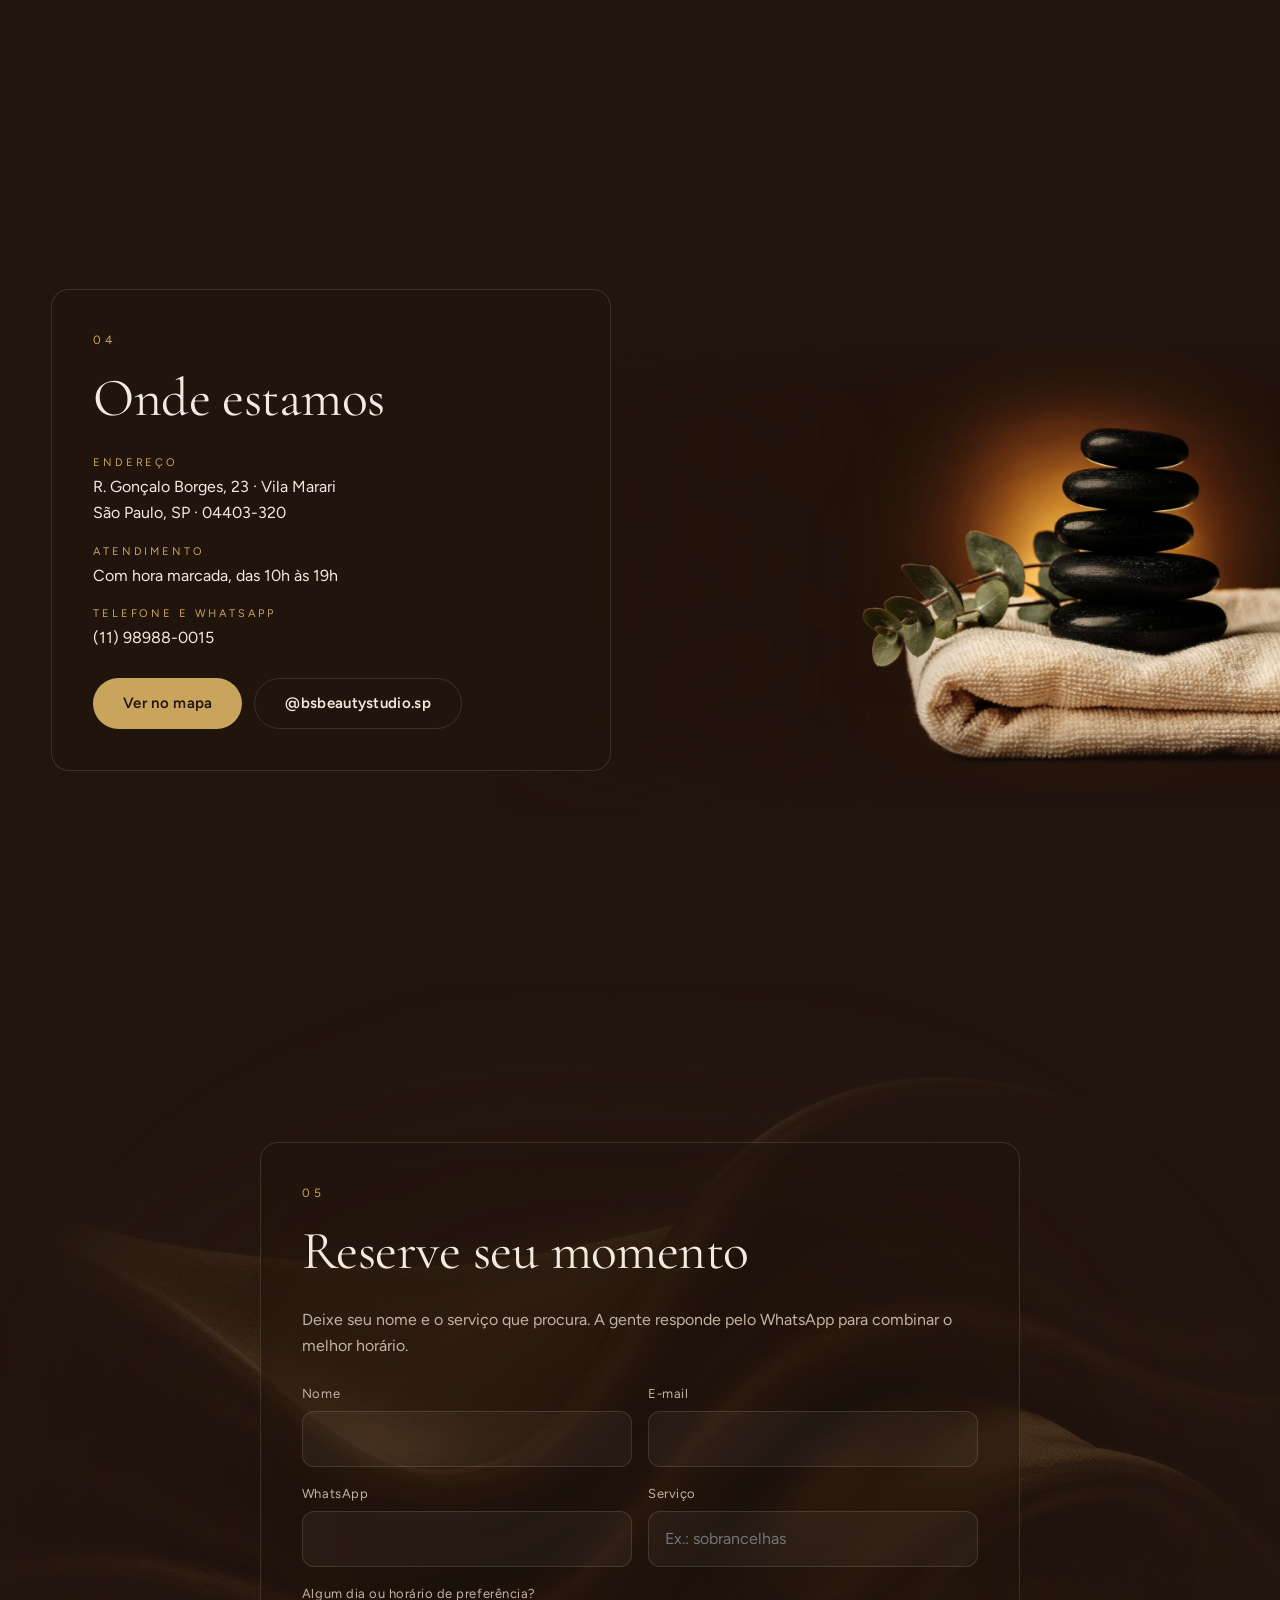
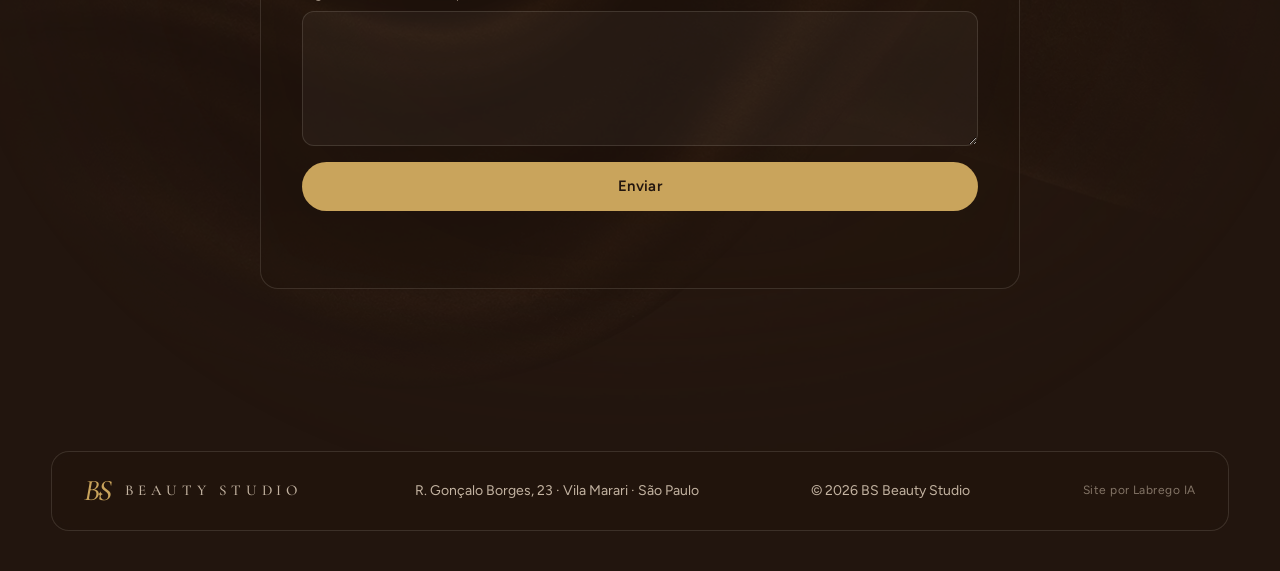
==== commit e93f85f1: "Imagens em 2K mais nítidas, sem textura de grão e frames com mais qualidade Co-Authored-By: Claude O" ====
--- a/site/index.html
+++ b/site/index.html
@@ -20,7 +20,7 @@
   <link rel="preconnect" href="https://fonts.gstatic.com" crossorigin>
   <link href="https://fonts.googleapis.com/css2?family=Cormorant+Garamond:ital,wght@0,300;0,400;0,500;1,400;1,500&family=Figtree:wght@400;500;600&display=swap" rel="stylesheet">
   <link rel="preload" as="image" href="assets/frames/desktop/f_0001.webp">
-  <link rel="stylesheet" href="estilo.css?v=2">
+  <link rel="stylesheet" href="estilo.css?v=4">
 </head>
 <body>
 
@@ -67,7 +67,7 @@
   </section>
 
   <section id="sobre" class="secao">
-    <img class="arte arte--direita" src="assets/img/sobre.webp" alt="" loading="lazy">
+    <img class="arte arte--direita" src="assets/img/sobre.webp?v=2" alt="" loading="lazy">
     <div class="secao-grade">
       <div class="painel revelar">
         <span class="rotulo">01</span>
@@ -79,7 +79,7 @@
   </section>
 
   <section id="servicos" class="secao secao--larga">
-    <img class="arte arte--fundo" src="assets/img/servicos.webp" alt="" loading="lazy">
+    <img class="arte arte--fundo" src="assets/img/servicos.webp?v=2" alt="" loading="lazy">
     <div class="painel painel--cabecalho revelar">
       <span class="rotulo">02</span>
       <h2>O que fazemos</h2>
@@ -114,7 +114,7 @@
   </section>
 
   <section id="processo" class="secao">
-    <img class="arte arte--esquerda" src="assets/img/reservar.webp" alt="" loading="lazy">
+    <img class="arte arte--esquerda" src="assets/img/reservar.webp?v=2" alt="" loading="lazy">
     <div class="secao-grade secao-grade--direita">
       <div class="painel revelar">
         <span class="rotulo">03</span>
@@ -129,7 +129,7 @@
   </section>
 
   <section id="local" class="secao">
-    <img class="arte arte--direita" src="assets/img/local.webp" alt="" loading="lazy">
+    <img class="arte arte--direita" src="assets/img/local.webp?v=2" alt="" loading="lazy">
     <div class="secao-grade">
       <div class="painel revelar">
         <span class="rotulo">04</span>
@@ -148,7 +148,7 @@
   </section>
 
   <section id="contato" class="secao secao--contato">
-    <img class="arte arte--fundo arte--suave" src="assets/img/contato.webp" alt="" loading="lazy">
+    <img class="arte arte--fundo arte--suave" src="assets/img/contato.webp?v=2" alt="" loading="lazy">
     <div class="painel painel--form revelar">
       <span class="rotulo">05</span>
       <h2>Reserve seu momento</h2>
@@ -199,7 +199,7 @@
   <svg viewBox="0 0 32 32" aria-hidden="true"><path fill="currentColor" d="M16 3C9 3 3.3 8.6 3.3 15.6c0 2.4.7 4.7 1.9 6.7L3 29l6.9-2.1c1.9 1 4 1.6 6.1 1.6 7 0 12.7-5.6 12.7-12.6S23 3 16 3Zm0 23.1c-1.9 0-3.8-.5-5.4-1.5l-.4-.2-4.1 1.2 1.3-4-.3-.4a10.4 10.4 0 0 1-1.6-5.6C5.5 9.8 10.2 5.2 16 5.2s10.5 4.6 10.5 10.4S21.8 26.1 16 26.1Zm5.8-7.8c-.3-.2-1.9-.9-2.2-1-.3-.1-.5-.2-.7.2-.2.3-.8 1-1 1.2-.2.2-.4.2-.7.1-.3-.2-1.3-.5-2.5-1.6-.9-.8-1.6-1.8-1.7-2.1-.2-.3 0-.5.1-.6l.5-.6.3-.5c.1-.2 0-.4 0-.6l-1-2.4c-.3-.6-.5-.5-.7-.5h-.6c-.2 0-.6.1-.9.4-.3.3-1.2 1.1-1.2 2.8s1.2 3.2 1.4 3.4c.2.2 2.4 3.6 5.7 5 .8.4 1.4.6 1.9.7.8.3 1.6.2 2.2.1.7-.1 1.9-.8 2.2-1.5.3-.7.3-1.4.2-1.5-.1-.2-.3-.3-.6-.4Z"/></svg>
 </a>
 
-<script src="config.js?v=2"></script>
-<script src="app.js?v=2"></script>
+<script src="config.js?v=3"></script>
+<script src="app.js?v=3"></script>
 </body>
 </html>
--- a/site/estilo.css
+++ b/site/estilo.css
@@ -37,13 +37,6 @@
   overflow-x: clip;
   -webkit-font-smoothing: antialiased;
 }
-/* Grão de filme: tira o aspecto "liso de IA" */
-body::after {
-  content: ""; position: fixed; inset: -50%; z-index: 90; pointer-events: none; opacity: .07;
-  background-image: url("data:image/svg+xml,%3Csvg xmlns='http://www.w3.org/2000/svg' width='160' height='160'%3E%3Cfilter id='n'%3E%3CfeTurbulence type='fractalNoise' baseFrequency='.9' numOctaves='2' stitchTiles='stitch'/%3E%3C/filter%3E%3Crect width='100%25' height='100%25' filter='url(%23n)'/%3E%3C/svg%3E");
-  animation: grao 1s steps(4) infinite;
-}
-@keyframes grao { 25% { transform: translate(-3%, 2%); } 50% { transform: translate(2%, -3%); } 75% { transform: translate(-2%, -1%); } }
 
 img { max-width: 100%; display: block; }
 a { color: inherit; }
@@ -263,3 +256,12 @@
   .momento--centro { left: var(--gutter); right: var(--gutter); width: auto; transform: translateY(24px); }
   .momento--centro.ativo { transform: none; }
 }
+#servicos .arte--fundo { opacity: .32; }
+/* Imagens laterais inteiras (sem recorte/zoom), centralizadas na seção */
+@media (min-width: 861px) {
+  .arte--direita, .arte--esquerda {
+    --l: min(62vw, 1280px);
+    width: var(--l); height: calc(var(--l) * 9 / 16);
+    top: 0; bottom: 0; margin: auto 0;
+  }
+}
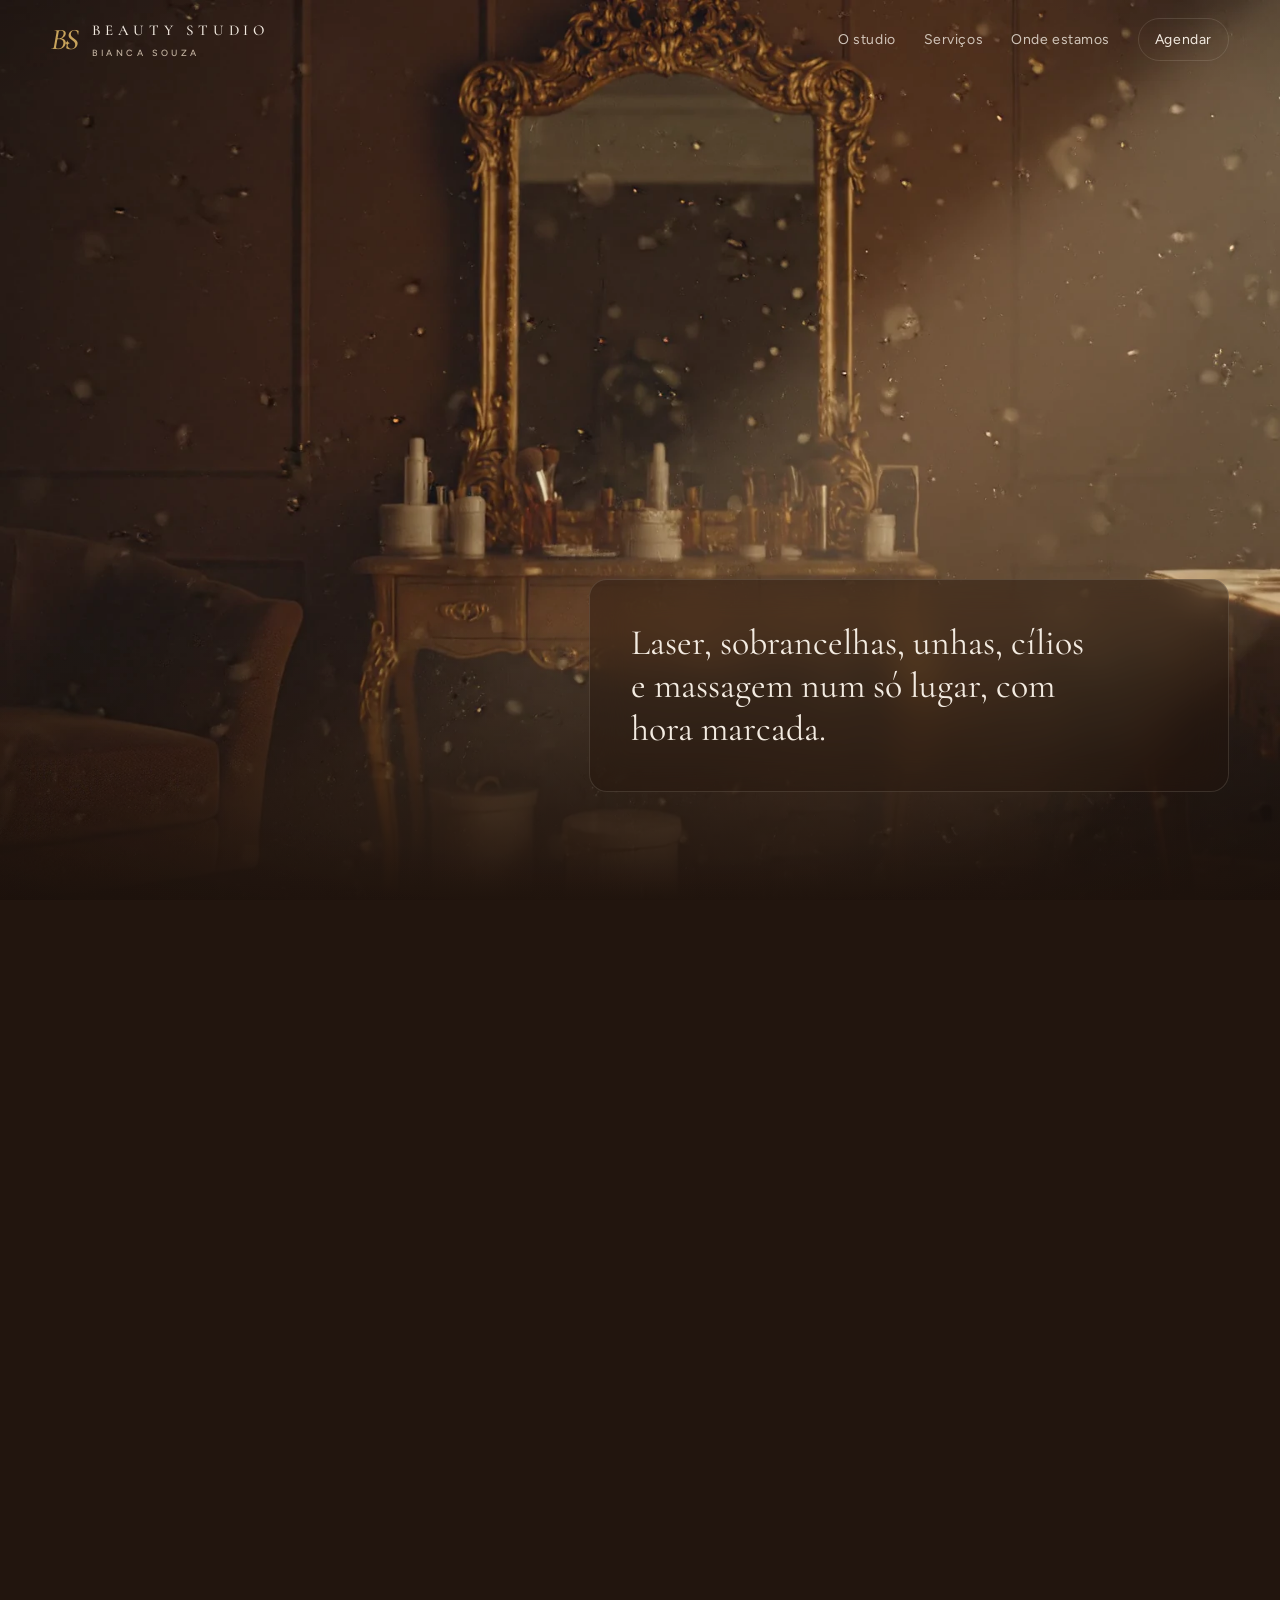
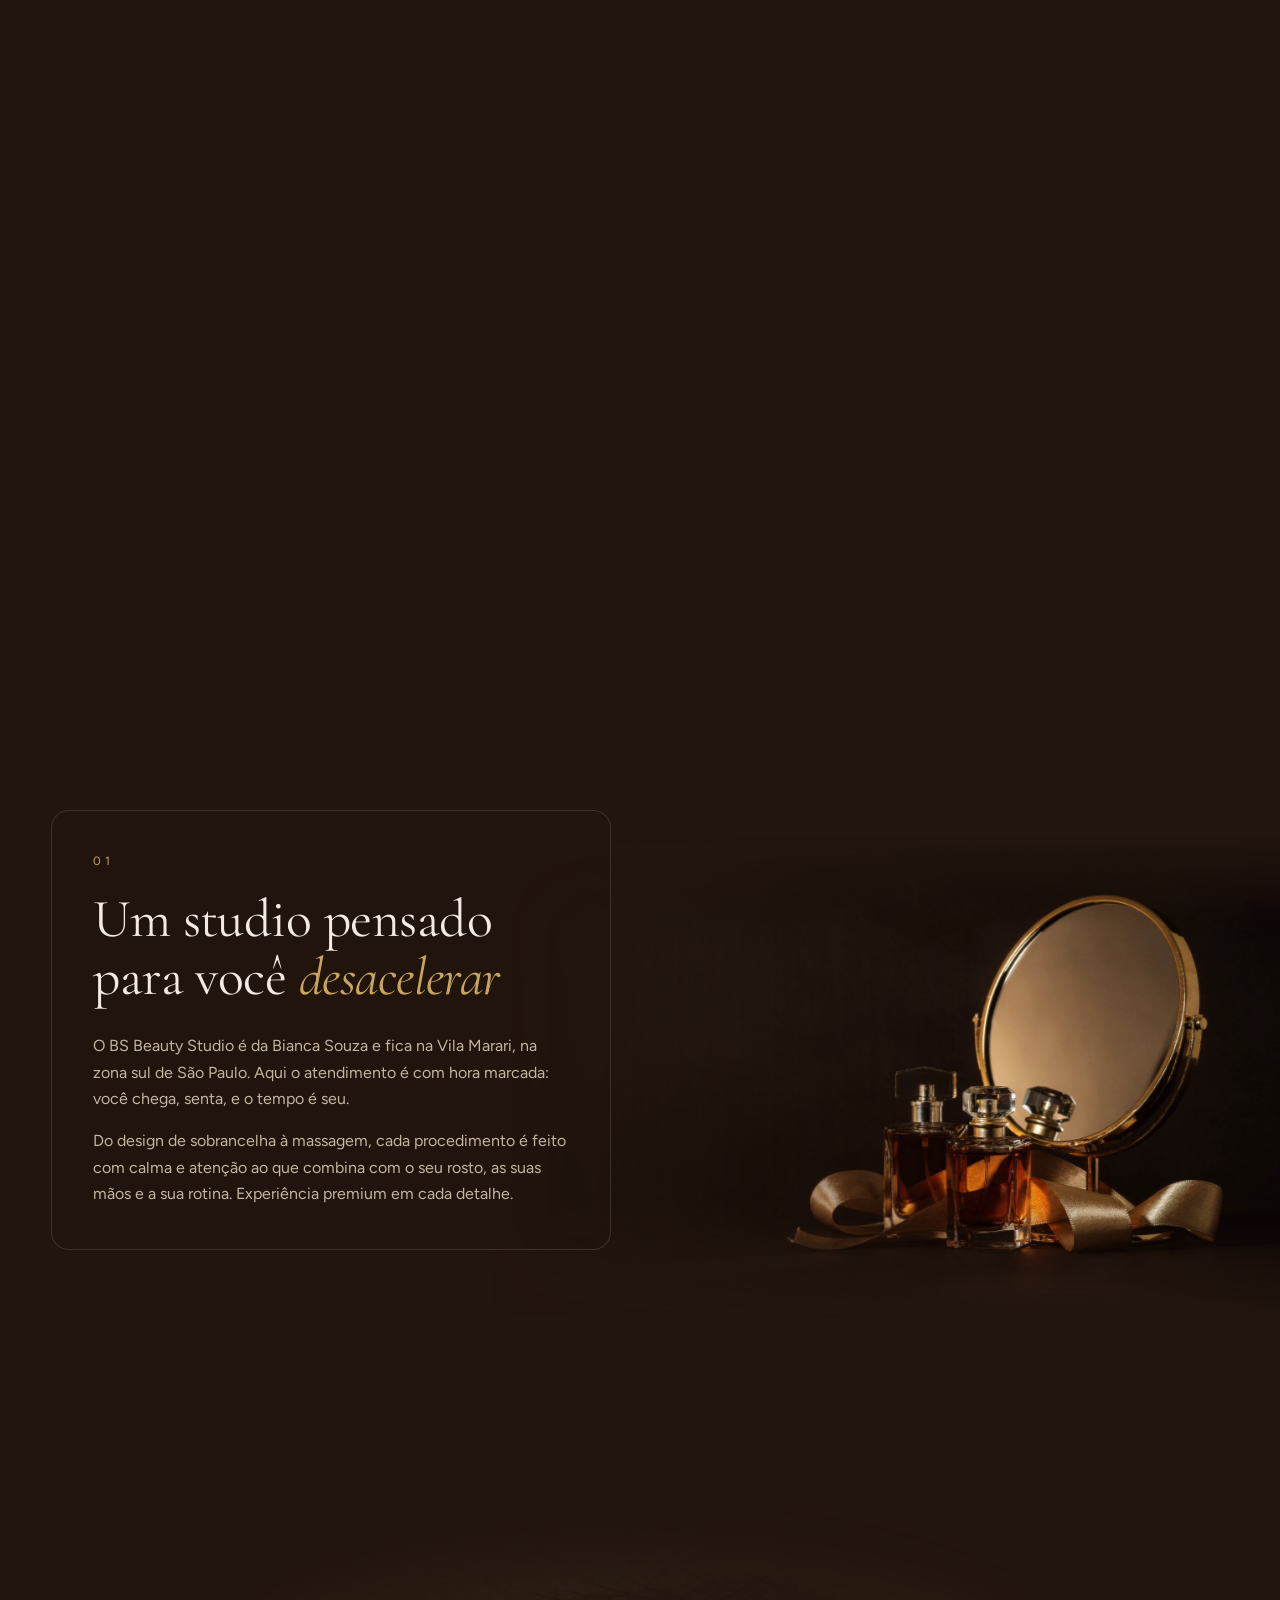
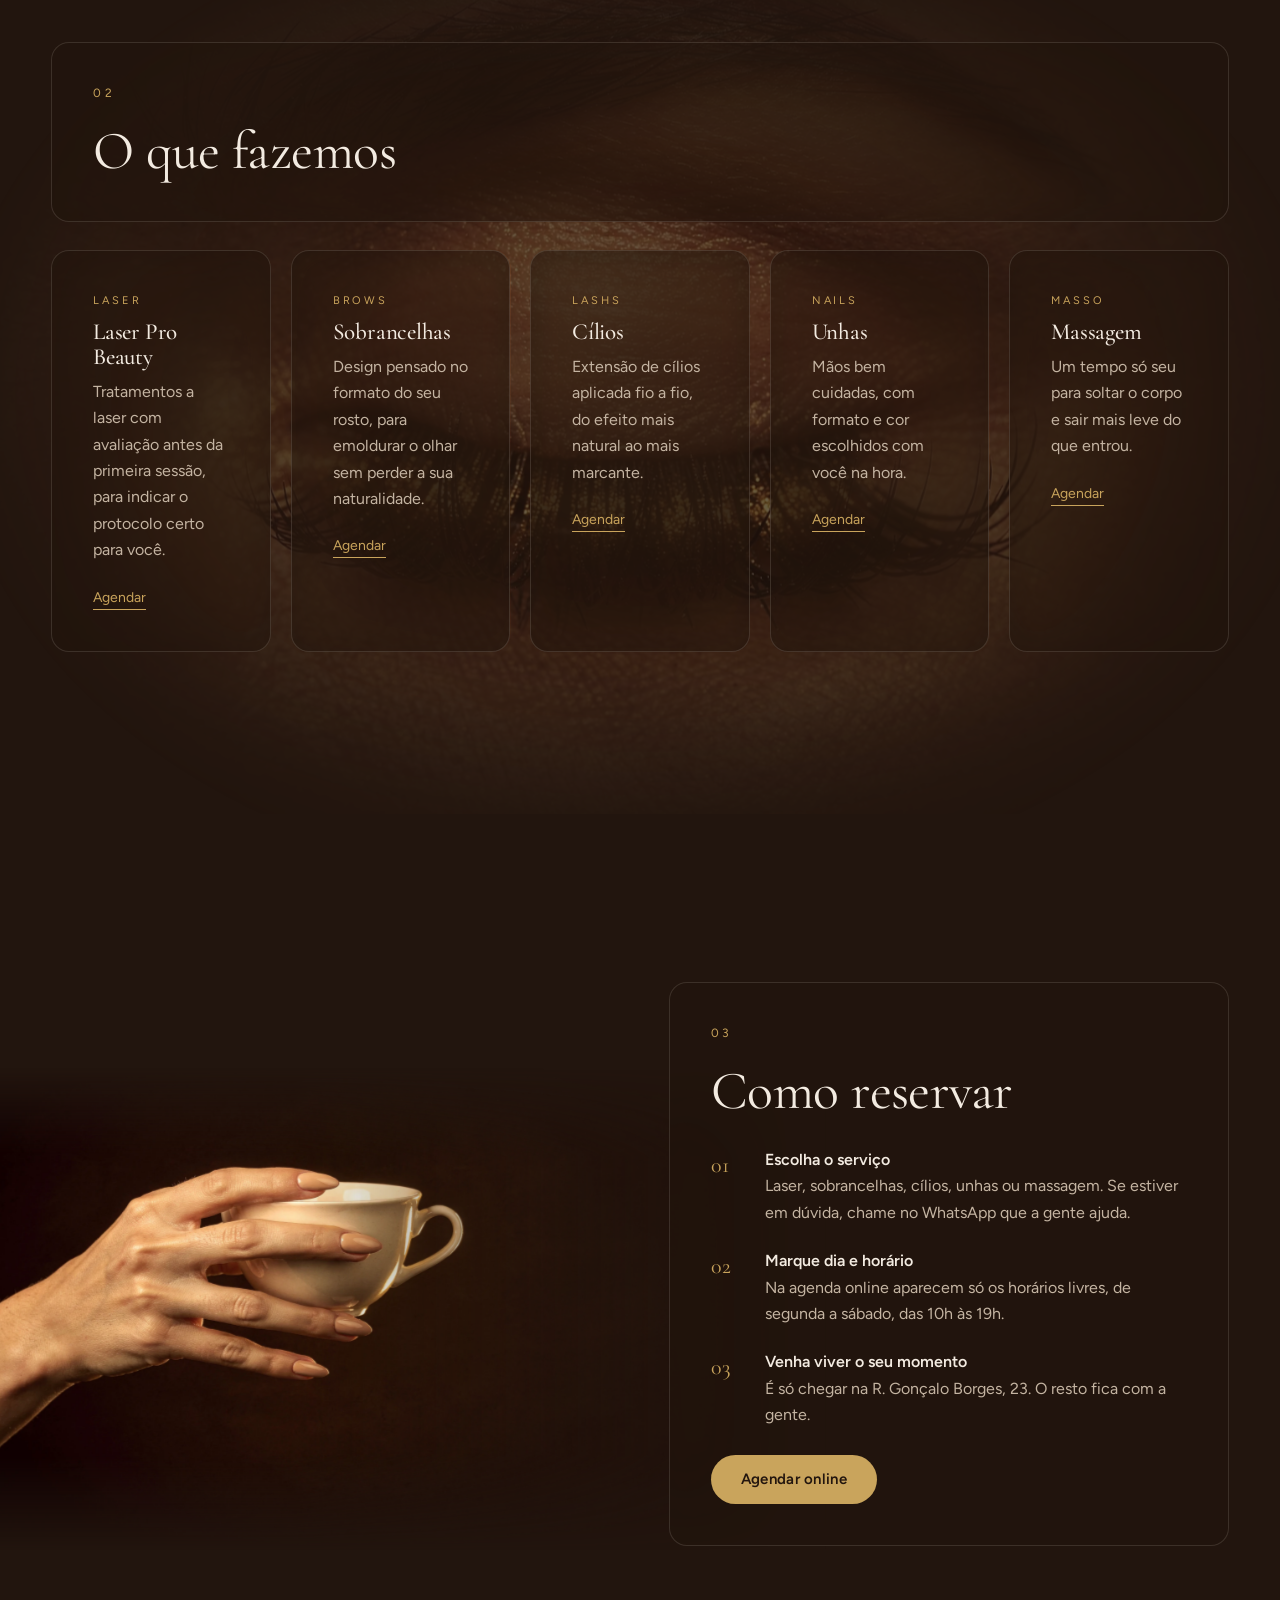
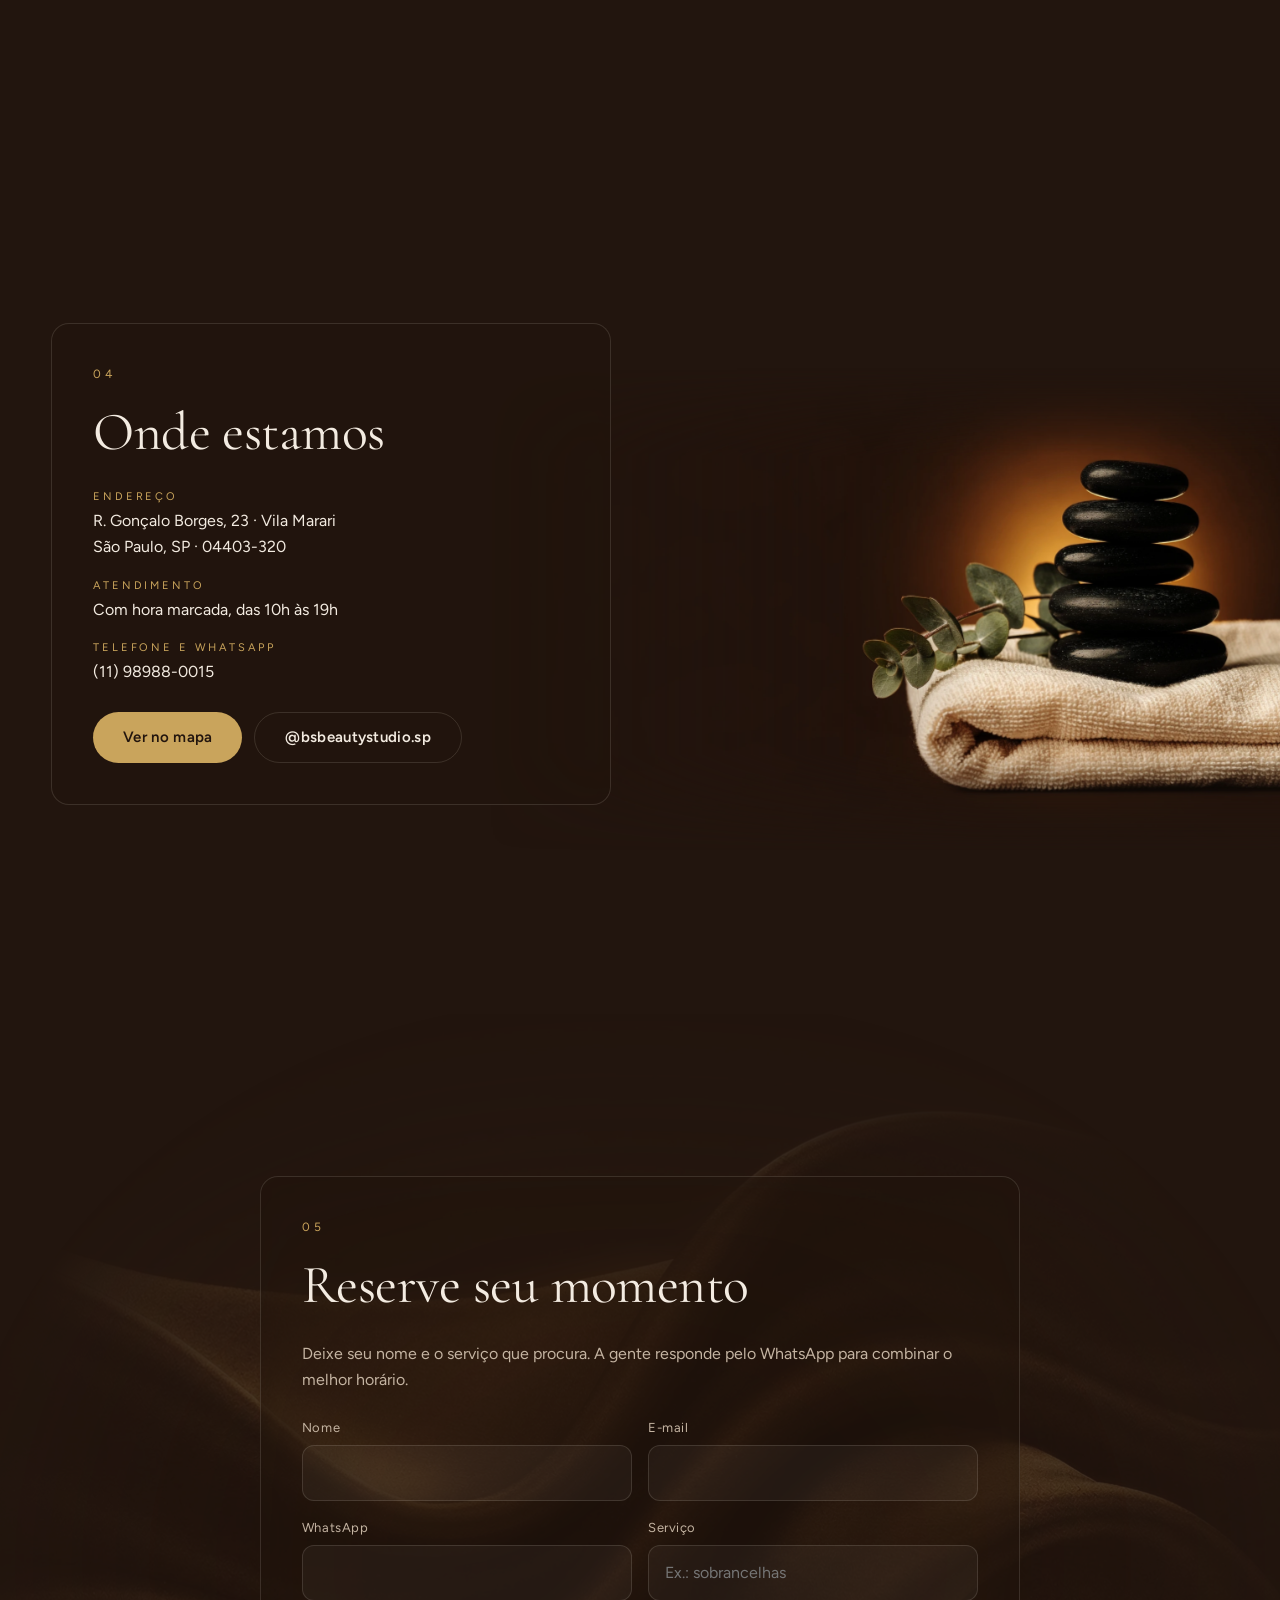
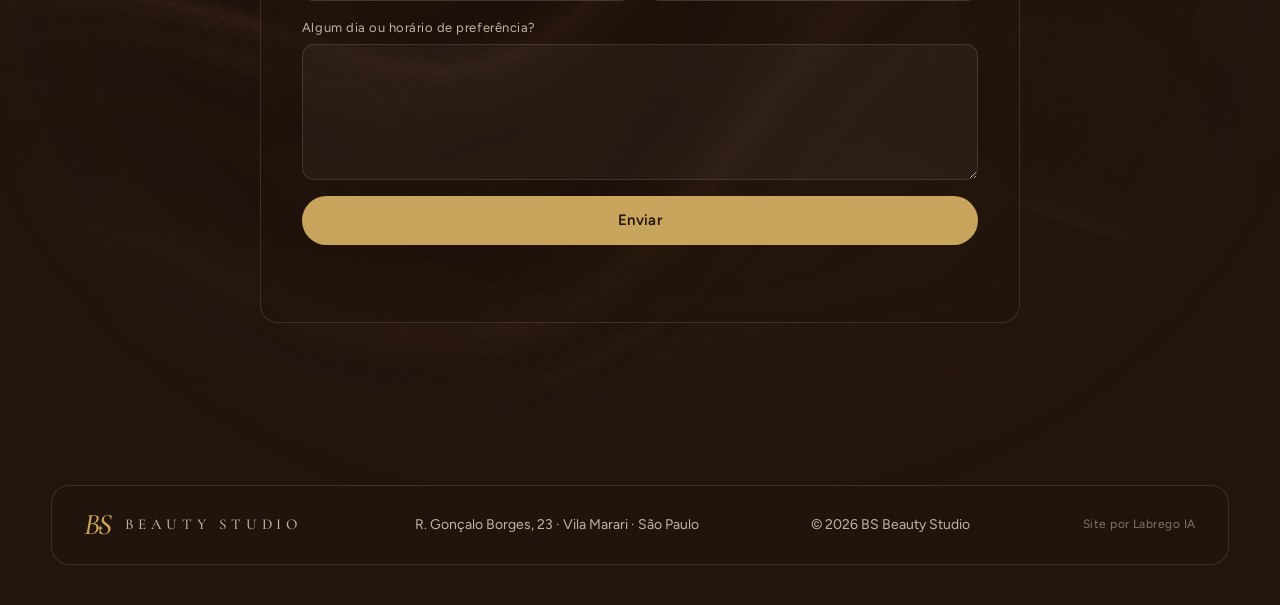
==== commit dd537f12: "Agenda online com Supabase: página de agendamento e painel Co-Authored-By: Claude Opus 5.5 <noreply@" ====
--- a/site/index.html
+++ b/site/index.html
@@ -33,7 +33,7 @@
     <a href="#sobre">O studio</a>
     <a href="#servicos">Serviços</a>
     <a href="#local">Onde estamos</a>
-    <a href="#contato" class="menu-cta">Reservar</a>
+    <a href="agendar.html" class="menu-cta">Agendar</a>
   </nav>
 </header>
 
@@ -58,7 +58,7 @@
       <div class="momento momento--centro" data-de="0.72" data-ate="1">
         <div class="painel painel--vidro">
           <p class="destaque">Reserve seu momento.</p>
-          <a href="#contato" class="botao">Quero agendar</a>
+          <a href="agendar.html" class="botao">Quero agendar</a>
         </div>
       </div>
 
@@ -89,26 +89,31 @@
         <span class="tag">Laser</span>
         <h3>Laser Pro Beauty</h3>
         <p>Tratamentos a laser com avaliação antes da primeira sessão, para indicar o protocolo certo para você.</p>
+        <a href="agendar.html?servico=laser">Agendar</a>
       </article>
       <article class="painel cartao revelar">
         <span class="tag">Brows</span>
         <h3>Sobrancelhas</h3>
         <p>Design pensado no formato do seu rosto, para emoldurar o olhar sem perder a sua naturalidade.</p>
+        <a href="agendar.html?servico=sobrancelhas">Agendar</a>
       </article>
       <article class="painel cartao revelar">
         <span class="tag">Lashs</span>
         <h3>Cílios</h3>
         <p>Extensão de cílios aplicada fio a fio, do efeito mais natural ao mais marcante.</p>
+        <a href="agendar.html?servico=cilios">Agendar</a>
       </article>
       <article class="painel cartao revelar">
         <span class="tag">Nails</span>
         <h3>Unhas</h3>
         <p>Mãos bem cuidadas, com formato e cor escolhidos com você na hora.</p>
+        <a href="agendar.html?servico=unhas">Agendar</a>
       </article>
       <article class="painel cartao revelar">
         <span class="tag">Masso</span>
         <h3>Massagem</h3>
         <p>Um tempo só seu para soltar o corpo e sair mais leve do que entrou.</p>
+        <a href="agendar.html?servico=massagem">Agendar</a>
       </article>
     </div>
   </section>
@@ -120,10 +125,13 @@
         <span class="rotulo">03</span>
         <h2>Como reservar</h2>
         <ol class="passos">
-          <li><strong>Chame no WhatsApp</strong><span>Conte qual serviço você quer. Se estiver em dúvida, a gente ajuda a escolher.</span></li>
-          <li><strong>Escolha o horário</strong><span>Atendemos com hora marcada, para você não esperar e ter o studio com calma.</span></li>
+          <li><strong>Escolha o serviço</strong><span>Laser, sobrancelhas, cílios, unhas ou massagem. Se estiver em dúvida, chame no WhatsApp que a gente ajuda.</span></li>
+          <li><strong>Marque dia e horário</strong><span>Na agenda online aparecem só os horários livres, de segunda a sábado, das 10h às 19h.</span></li>
           <li><strong>Venha viver o seu momento</strong><span>É só chegar na R. Gonçalo Borges, 23. O resto fica com a gente.</span></li>
         </ol>
+        <div class="acoes" style="margin-top:26px">
+          <a class="botao" href="agendar.html">Agendar online</a>
+        </div>
       </div>
     </div>
   </section>
@@ -199,7 +207,7 @@
   <svg viewBox="0 0 32 32" aria-hidden="true"><path fill="currentColor" d="M16 3C9 3 3.3 8.6 3.3 15.6c0 2.4.7 4.7 1.9 6.7L3 29l6.9-2.1c1.9 1 4 1.6 6.1 1.6 7 0 12.7-5.6 12.7-12.6S23 3 16 3Zm0 23.1c-1.9 0-3.8-.5-5.4-1.5l-.4-.2-4.1 1.2 1.3-4-.3-.4a10.4 10.4 0 0 1-1.6-5.6C5.5 9.8 10.2 5.2 16 5.2s10.5 4.6 10.5 10.4S21.8 26.1 16 26.1Zm5.8-7.8c-.3-.2-1.9-.9-2.2-1-.3-.1-.5-.2-.7.2-.2.3-.8 1-1 1.2-.2.2-.4.2-.7.1-.3-.2-1.3-.5-2.5-1.6-.9-.8-1.6-1.8-1.7-2.1-.2-.3 0-.5.1-.6l.5-.6.3-.5c.1-.2 0-.4 0-.6l-1-2.4c-.3-.6-.5-.5-.7-.5h-.6c-.2 0-.6.1-.9.4-.3.3-1.2 1.1-1.2 2.8s1.2 3.2 1.4 3.4c.2.2 2.4 3.6 5.7 5 .8.4 1.4.6 1.9.7.8.3 1.6.2 2.2.1.7-.1 1.9-.8 2.2-1.5.3-.7.3-1.4.2-1.5-.1-.2-.3-.3-.6-.4Z"/></svg>
 </a>
 
-<script src="config.js?v=3"></script>
+<script src="config.js?v=4"></script>
 <script src="app.js?v=3"></script>
 </body>
 </html>
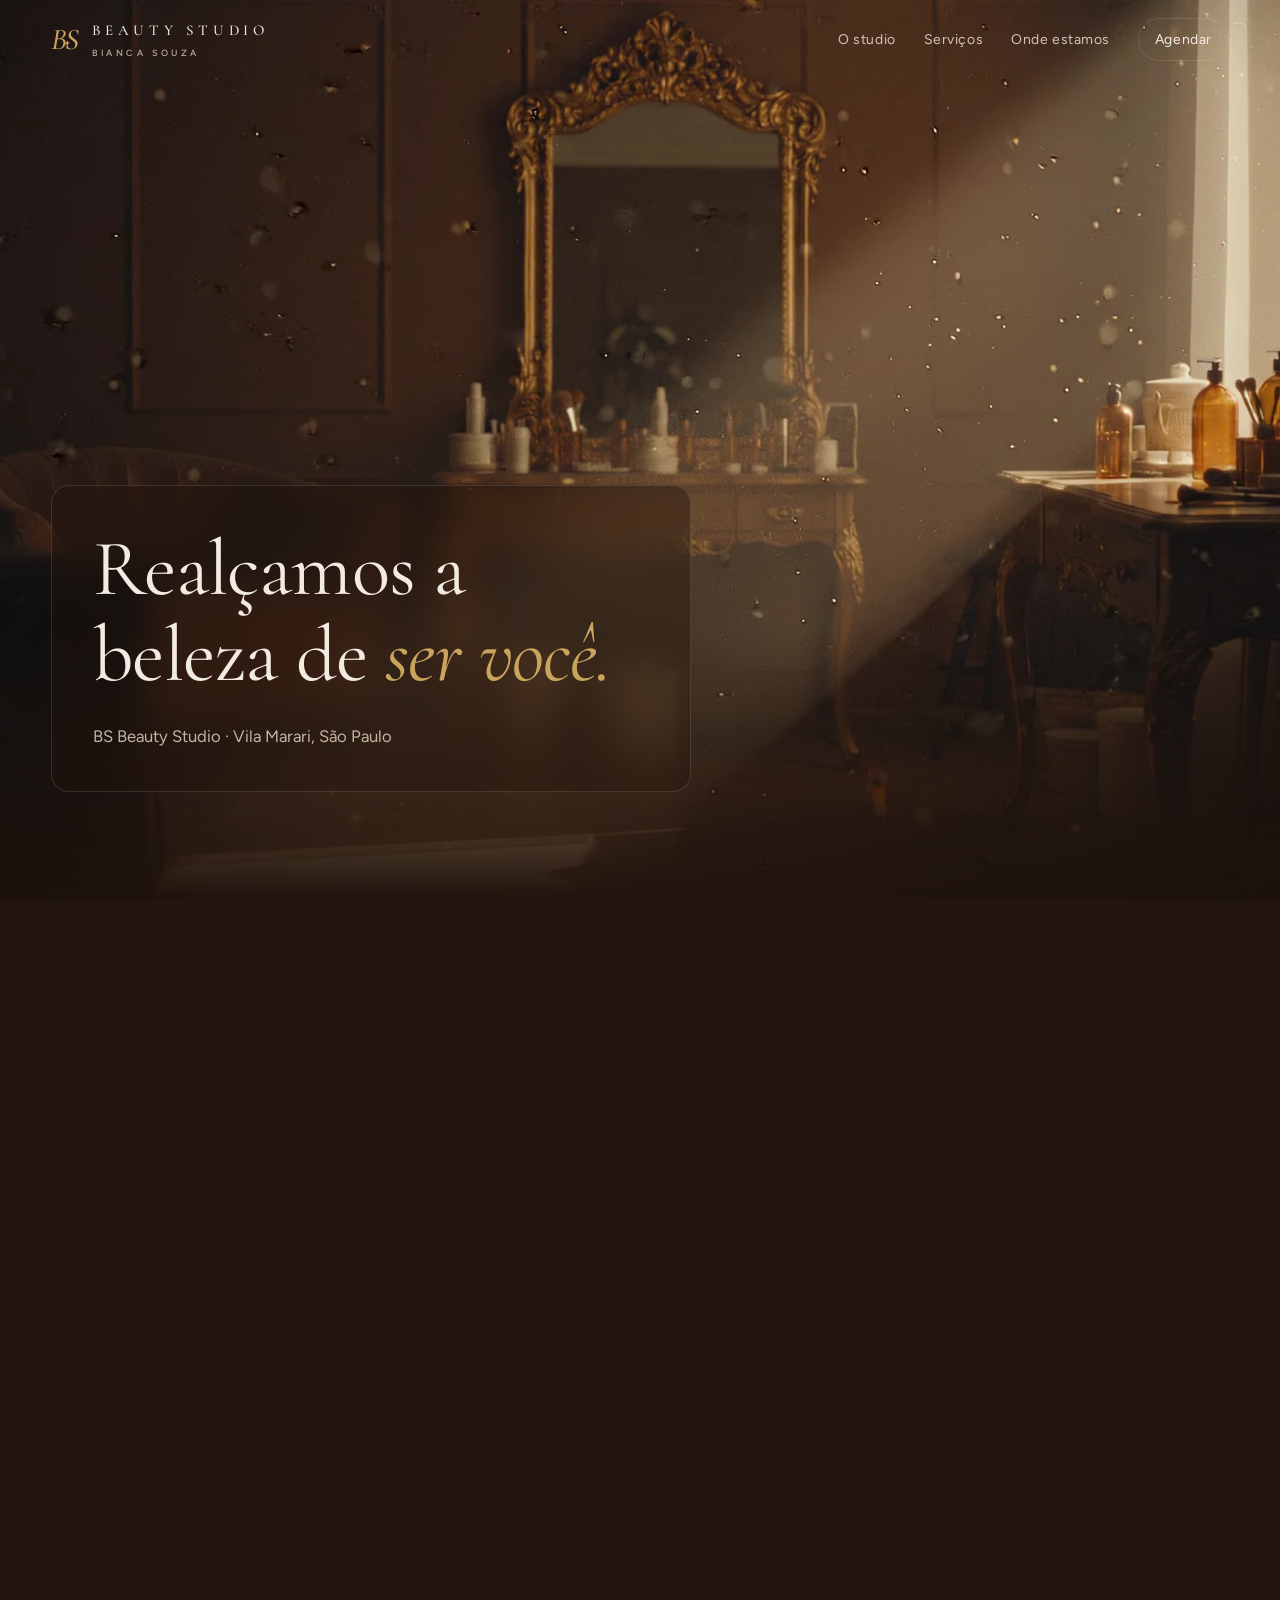
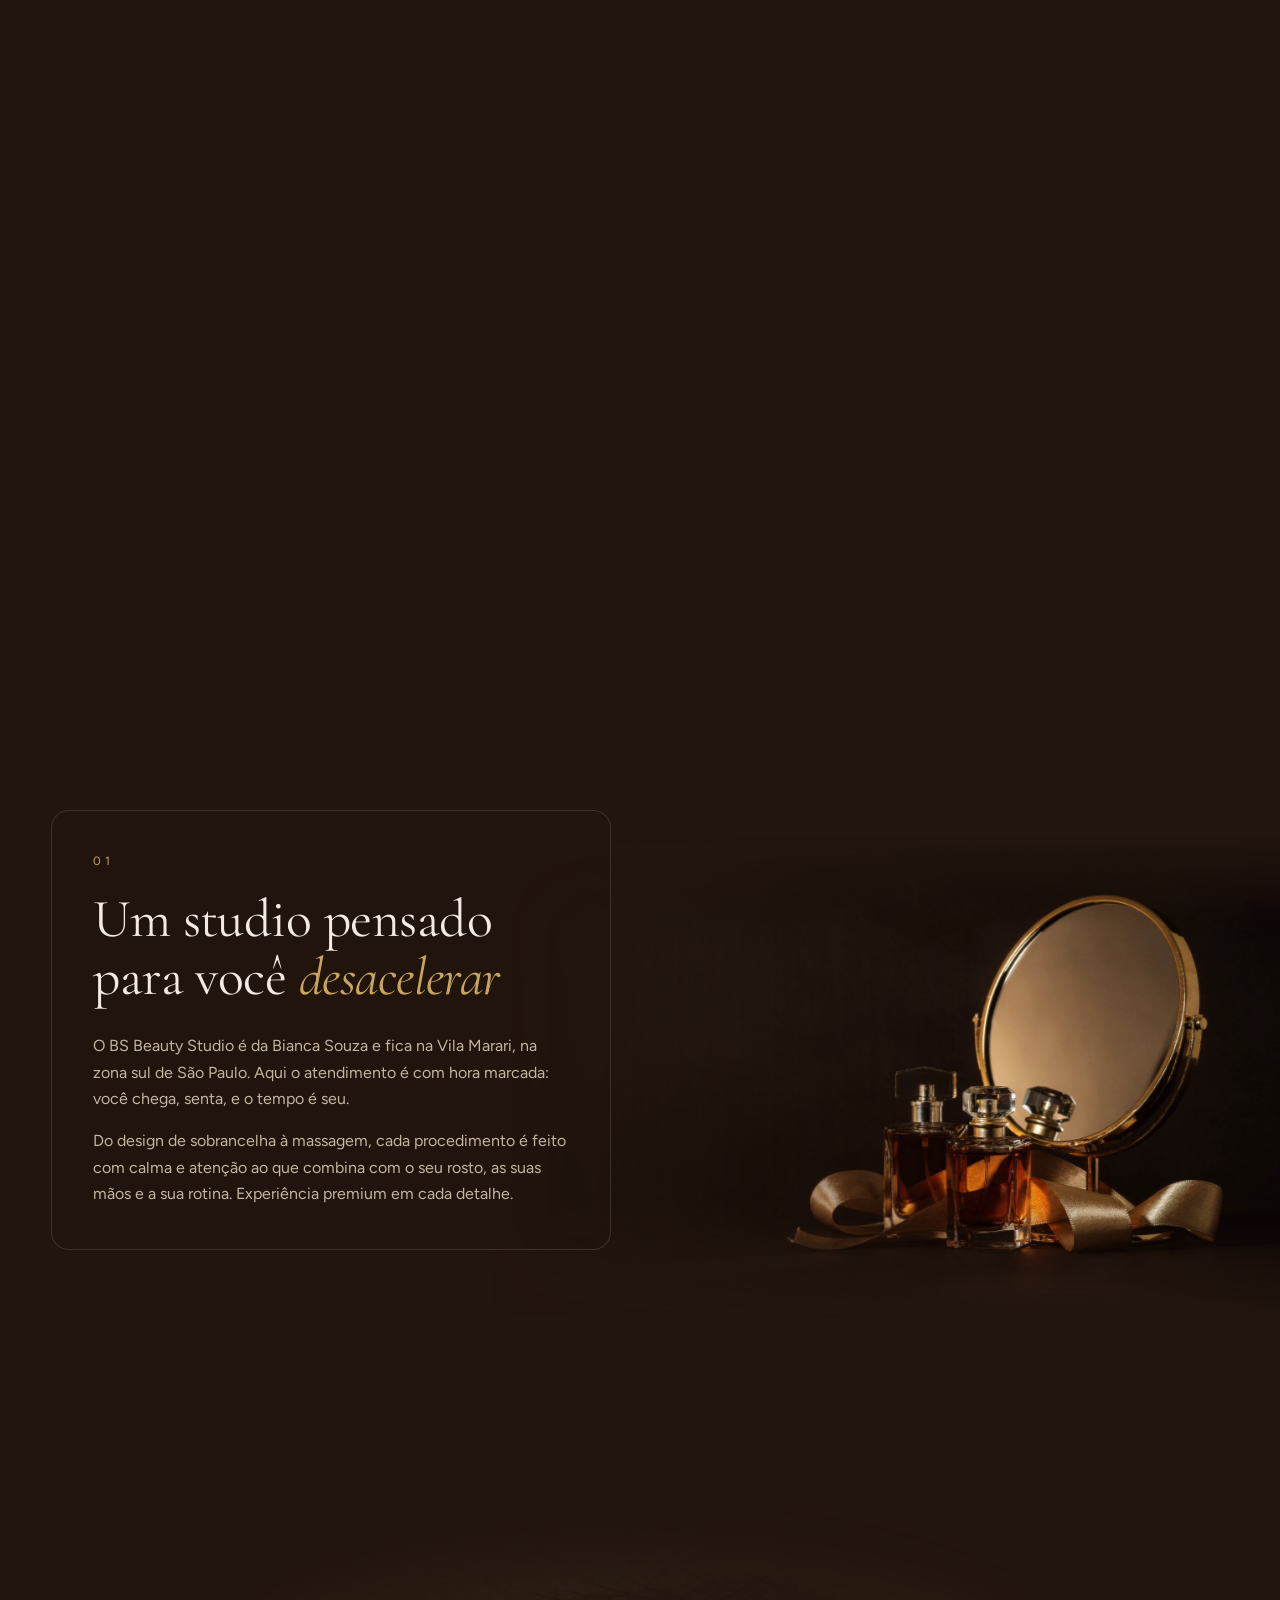
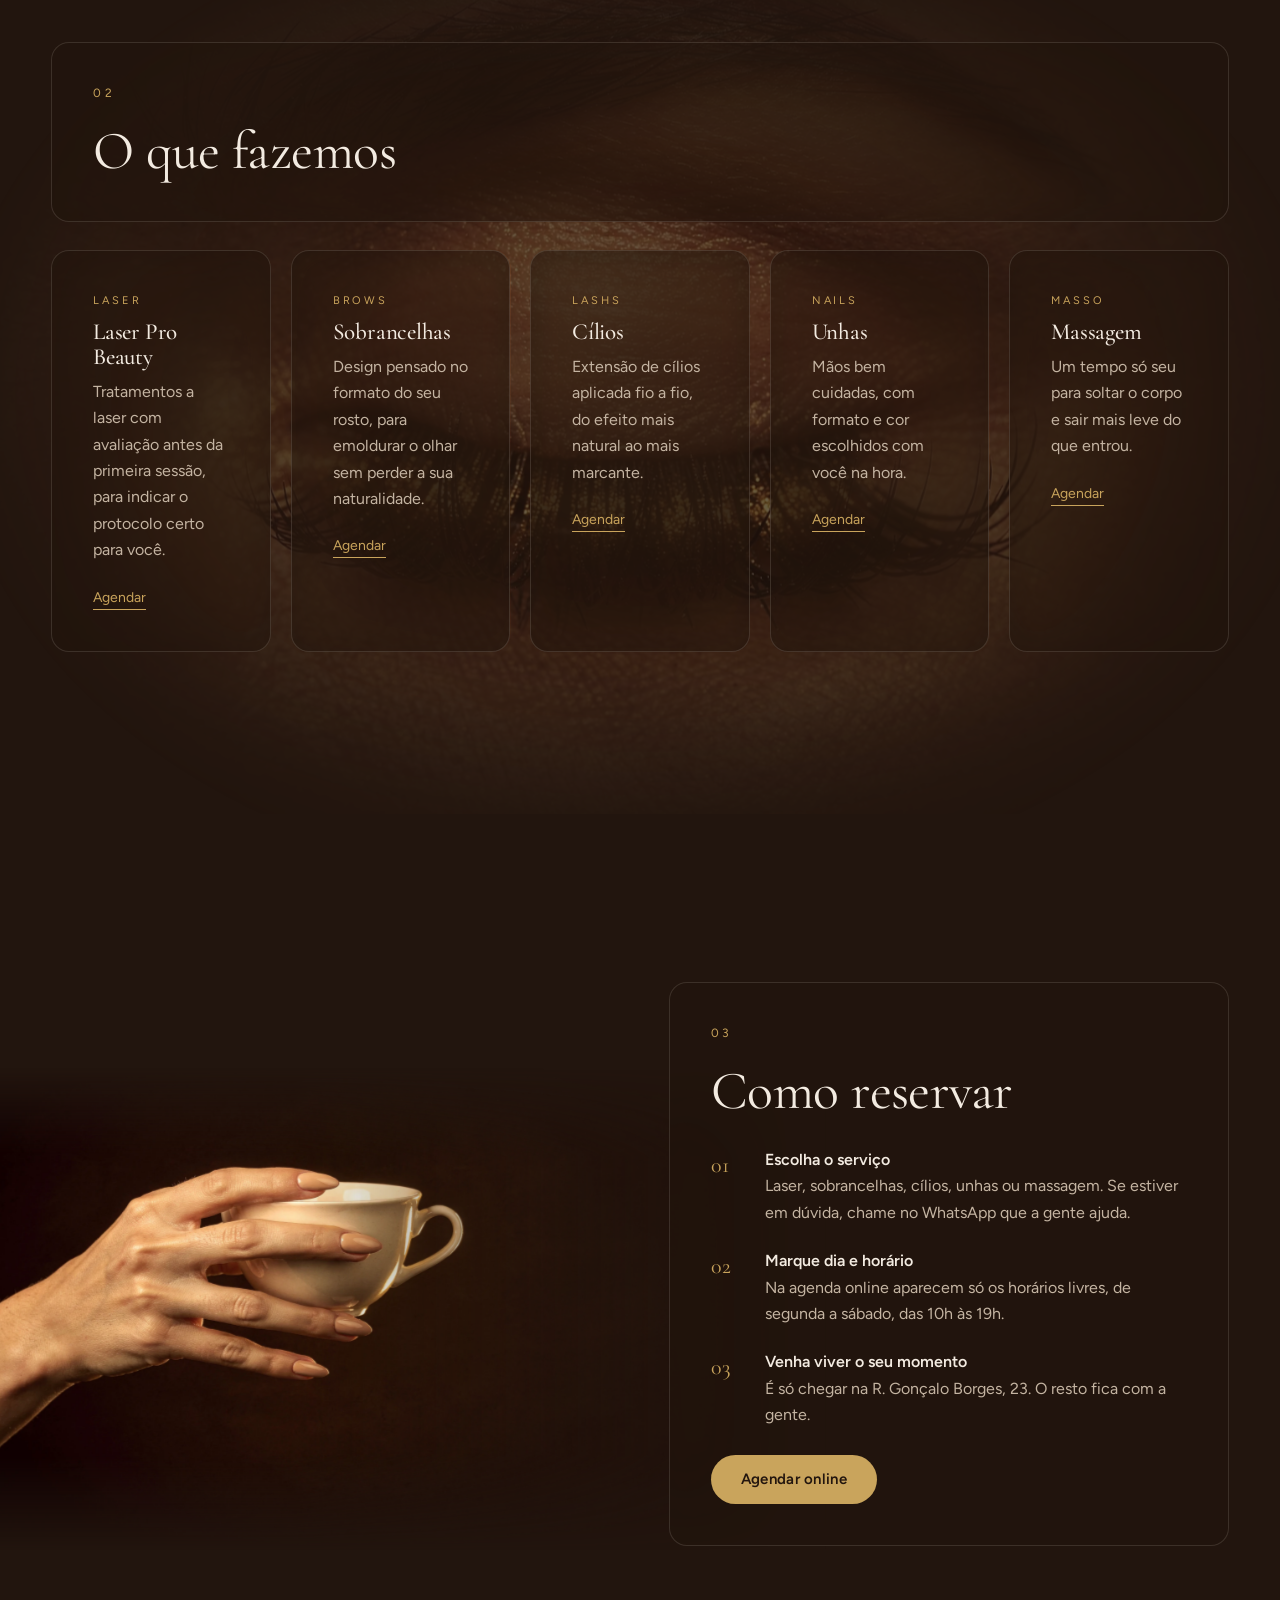
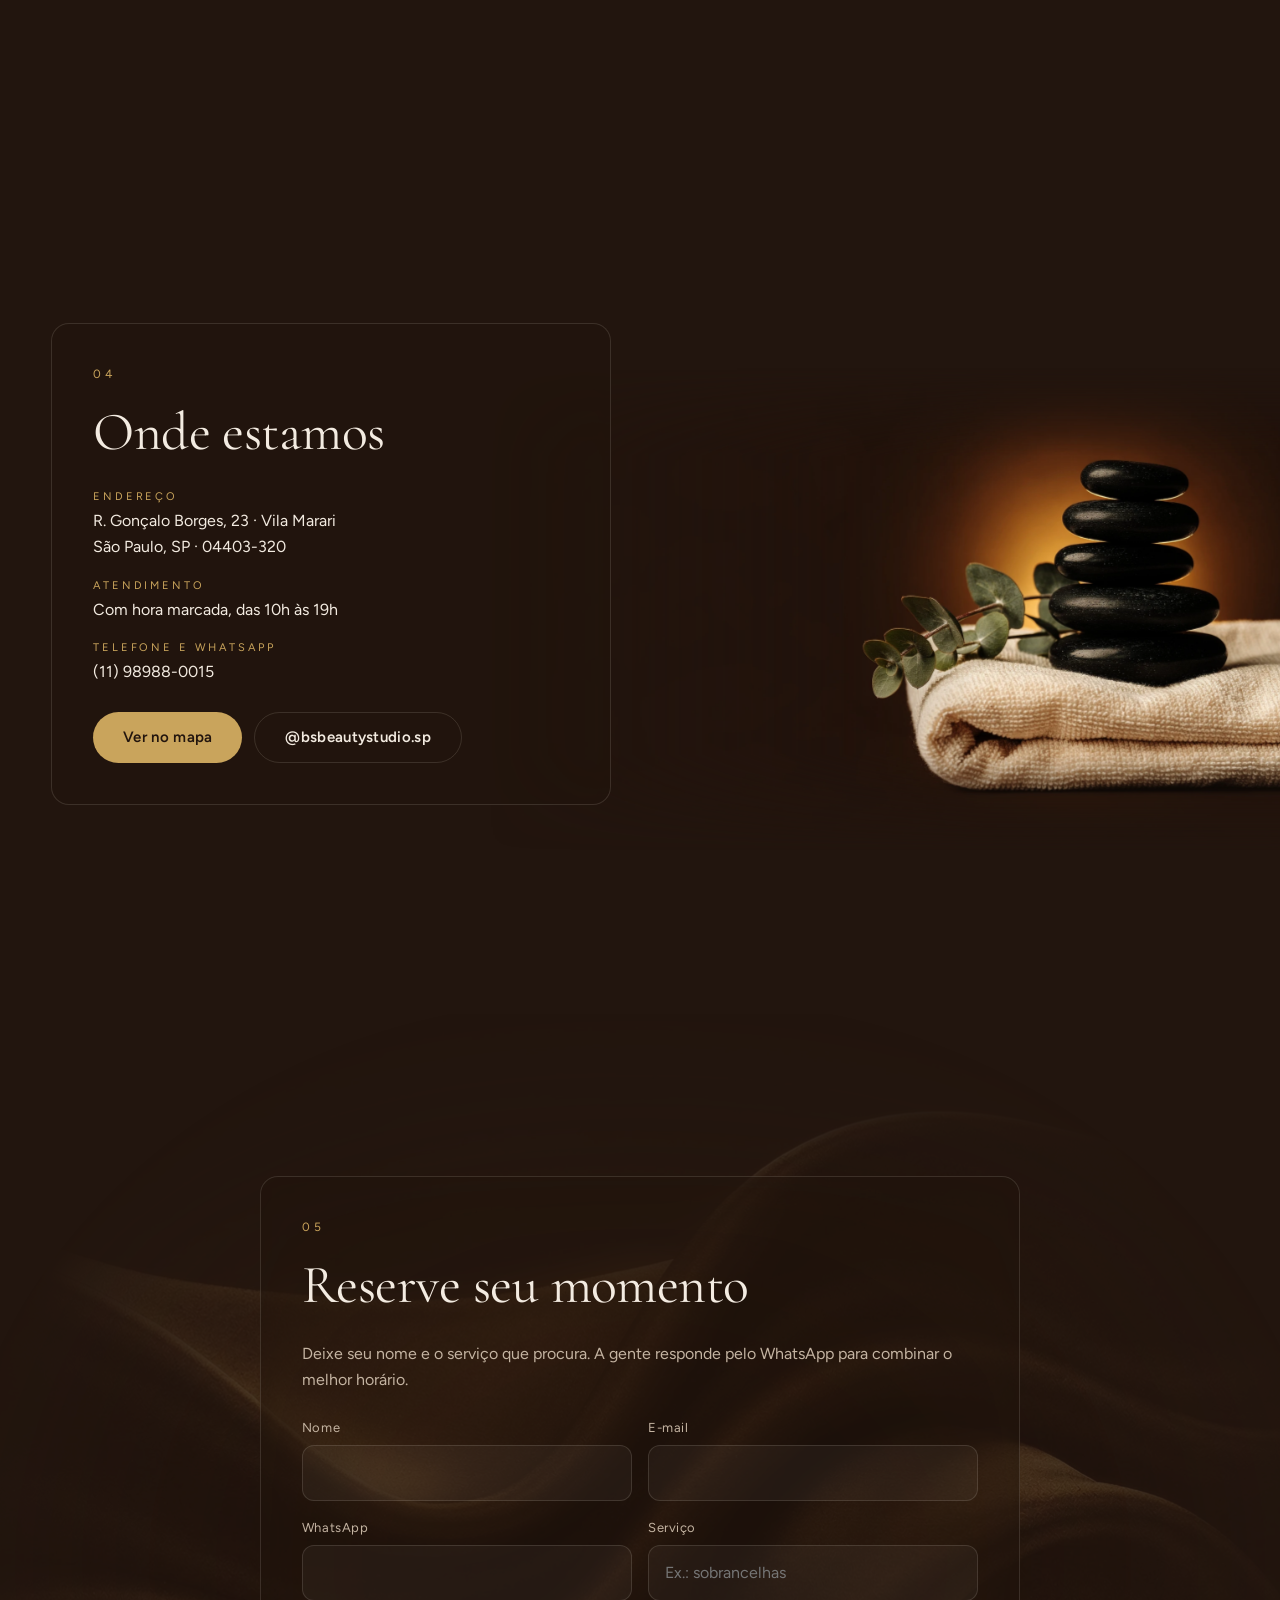
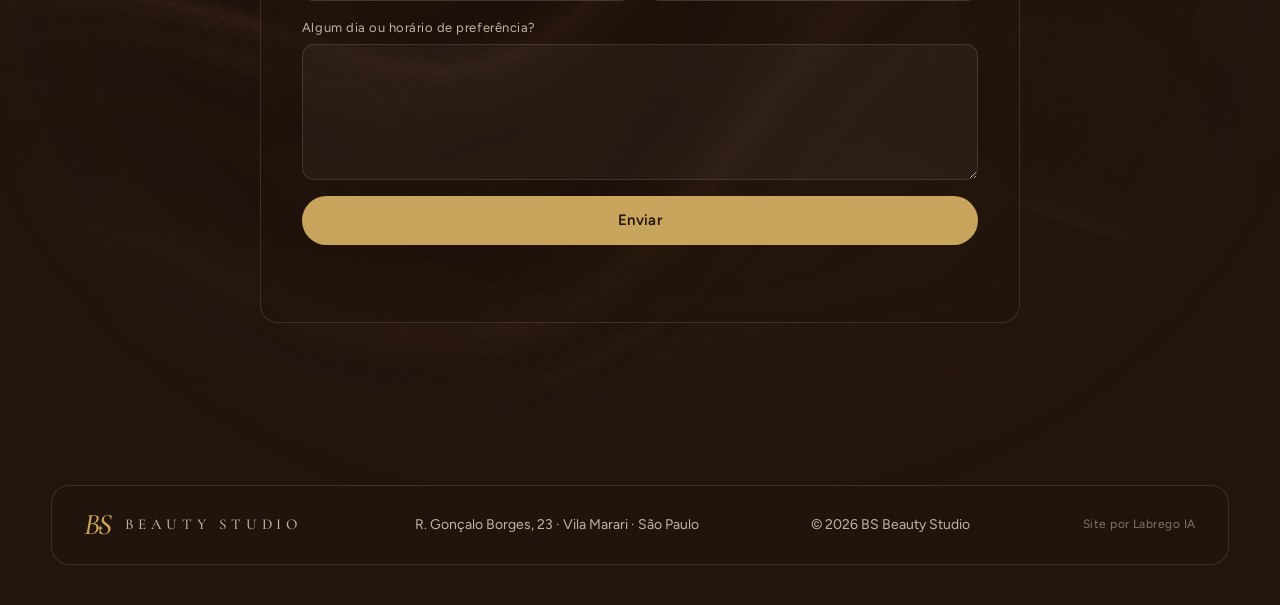
==== commit 45cfed6e: "Corrige e-mail da administração (johenartegrafica@gmail.com) Co-Authored-By: Claude Opus 5.5 <norepl" ====
--- a/site/index.html
+++ b/site/index.html
@@ -207,7 +207,7 @@
   <svg viewBox="0 0 32 32" aria-hidden="true"><path fill="currentColor" d="M16 3C9 3 3.3 8.6 3.3 15.6c0 2.4.7 4.7 1.9 6.7L3 29l6.9-2.1c1.9 1 4 1.6 6.1 1.6 7 0 12.7-5.6 12.7-12.6S23 3 16 3Zm0 23.1c-1.9 0-3.8-.5-5.4-1.5l-.4-.2-4.1 1.2 1.3-4-.3-.4a10.4 10.4 0 0 1-1.6-5.6C5.5 9.8 10.2 5.2 16 5.2s10.5 4.6 10.5 10.4S21.8 26.1 16 26.1Zm5.8-7.8c-.3-.2-1.9-.9-2.2-1-.3-.1-.5-.2-.7.2-.2.3-.8 1-1 1.2-.2.2-.4.2-.7.1-.3-.2-1.3-.5-2.5-1.6-.9-.8-1.6-1.8-1.7-2.1-.2-.3 0-.5.1-.6l.5-.6.3-.5c.1-.2 0-.4 0-.6l-1-2.4c-.3-.6-.5-.5-.7-.5h-.6c-.2 0-.6.1-.9.4-.3.3-1.2 1.1-1.2 2.8s1.2 3.2 1.4 3.4c.2.2 2.4 3.6 5.7 5 .8.4 1.4.6 1.9.7.8.3 1.6.2 2.2.1.7-.1 1.9-.8 2.2-1.5.3-.7.3-1.4.2-1.5-.1-.2-.3-.3-.6-.4Z"/></svg>
 </a>
 
-<script src="config.js?v=4"></script>
+<script src="config.js?v=5"></script>
 <script src="app.js?v=3"></script>
 </body>
 </html>
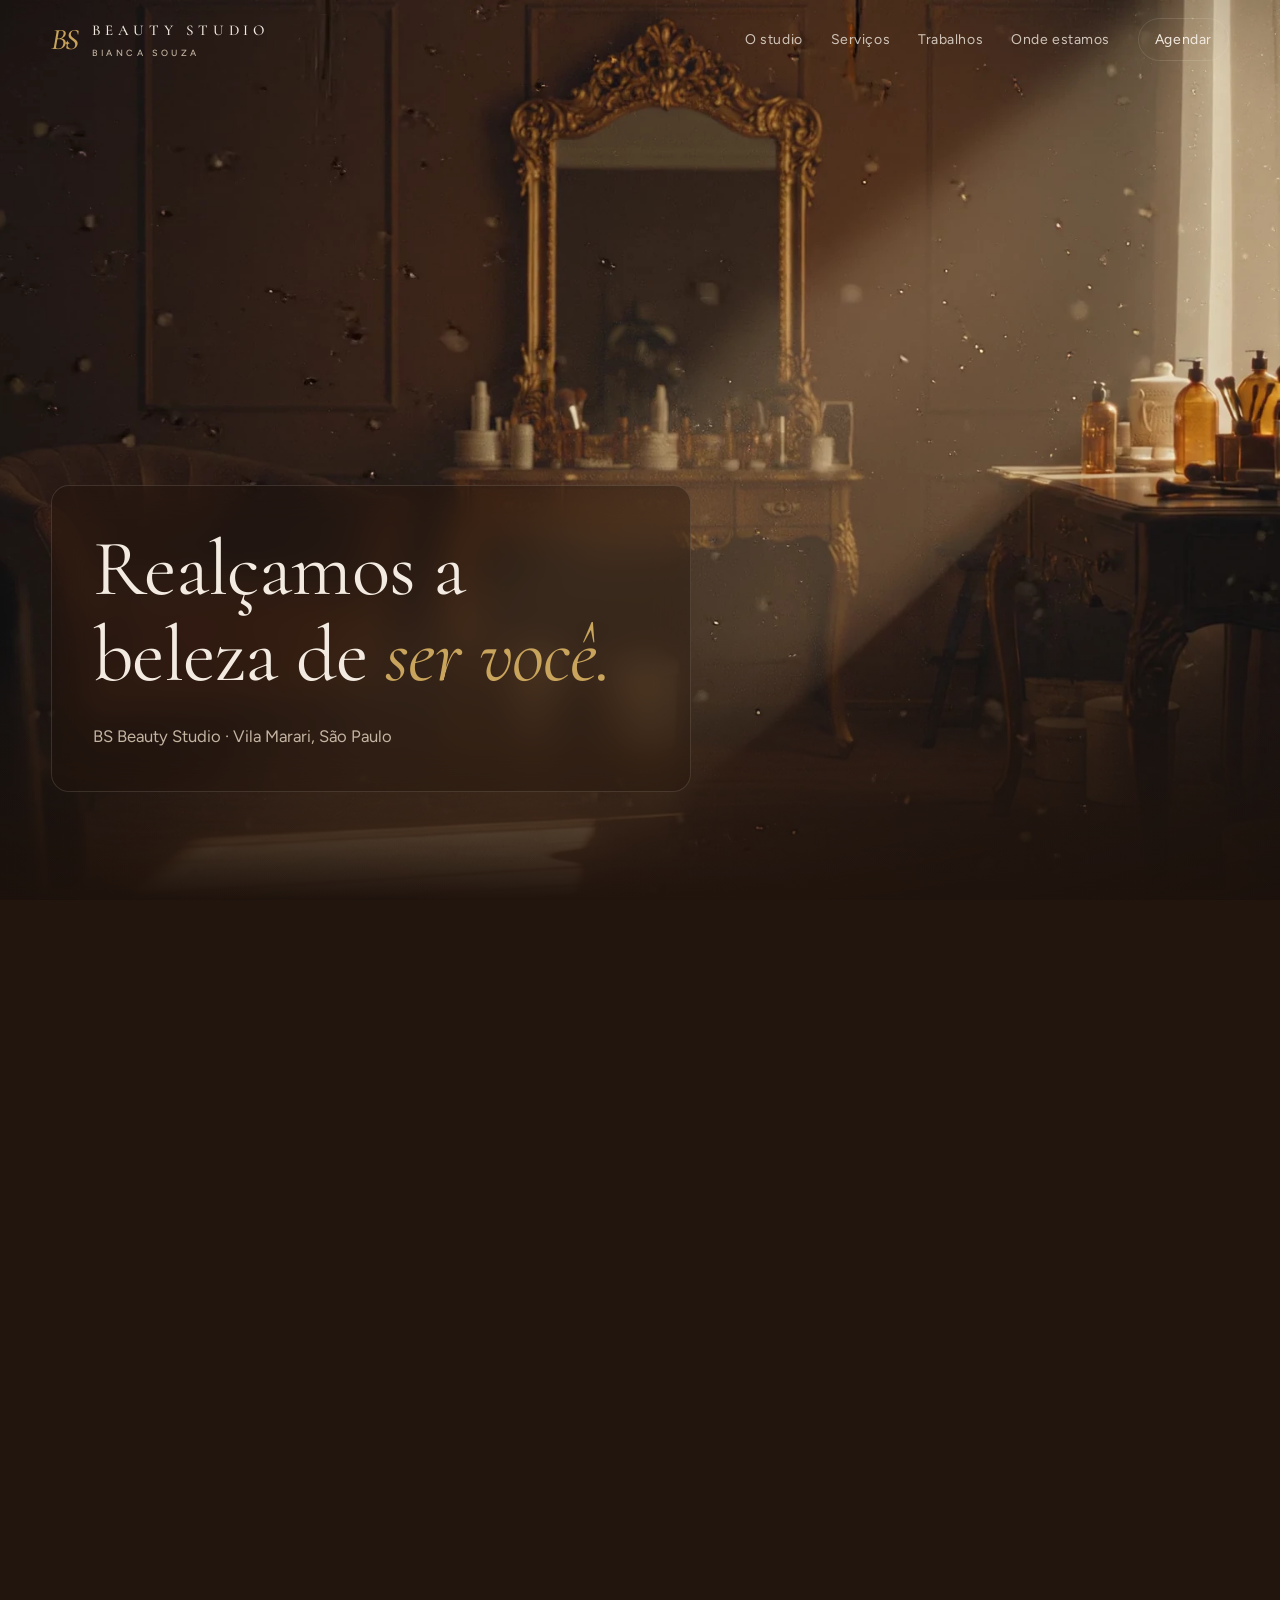
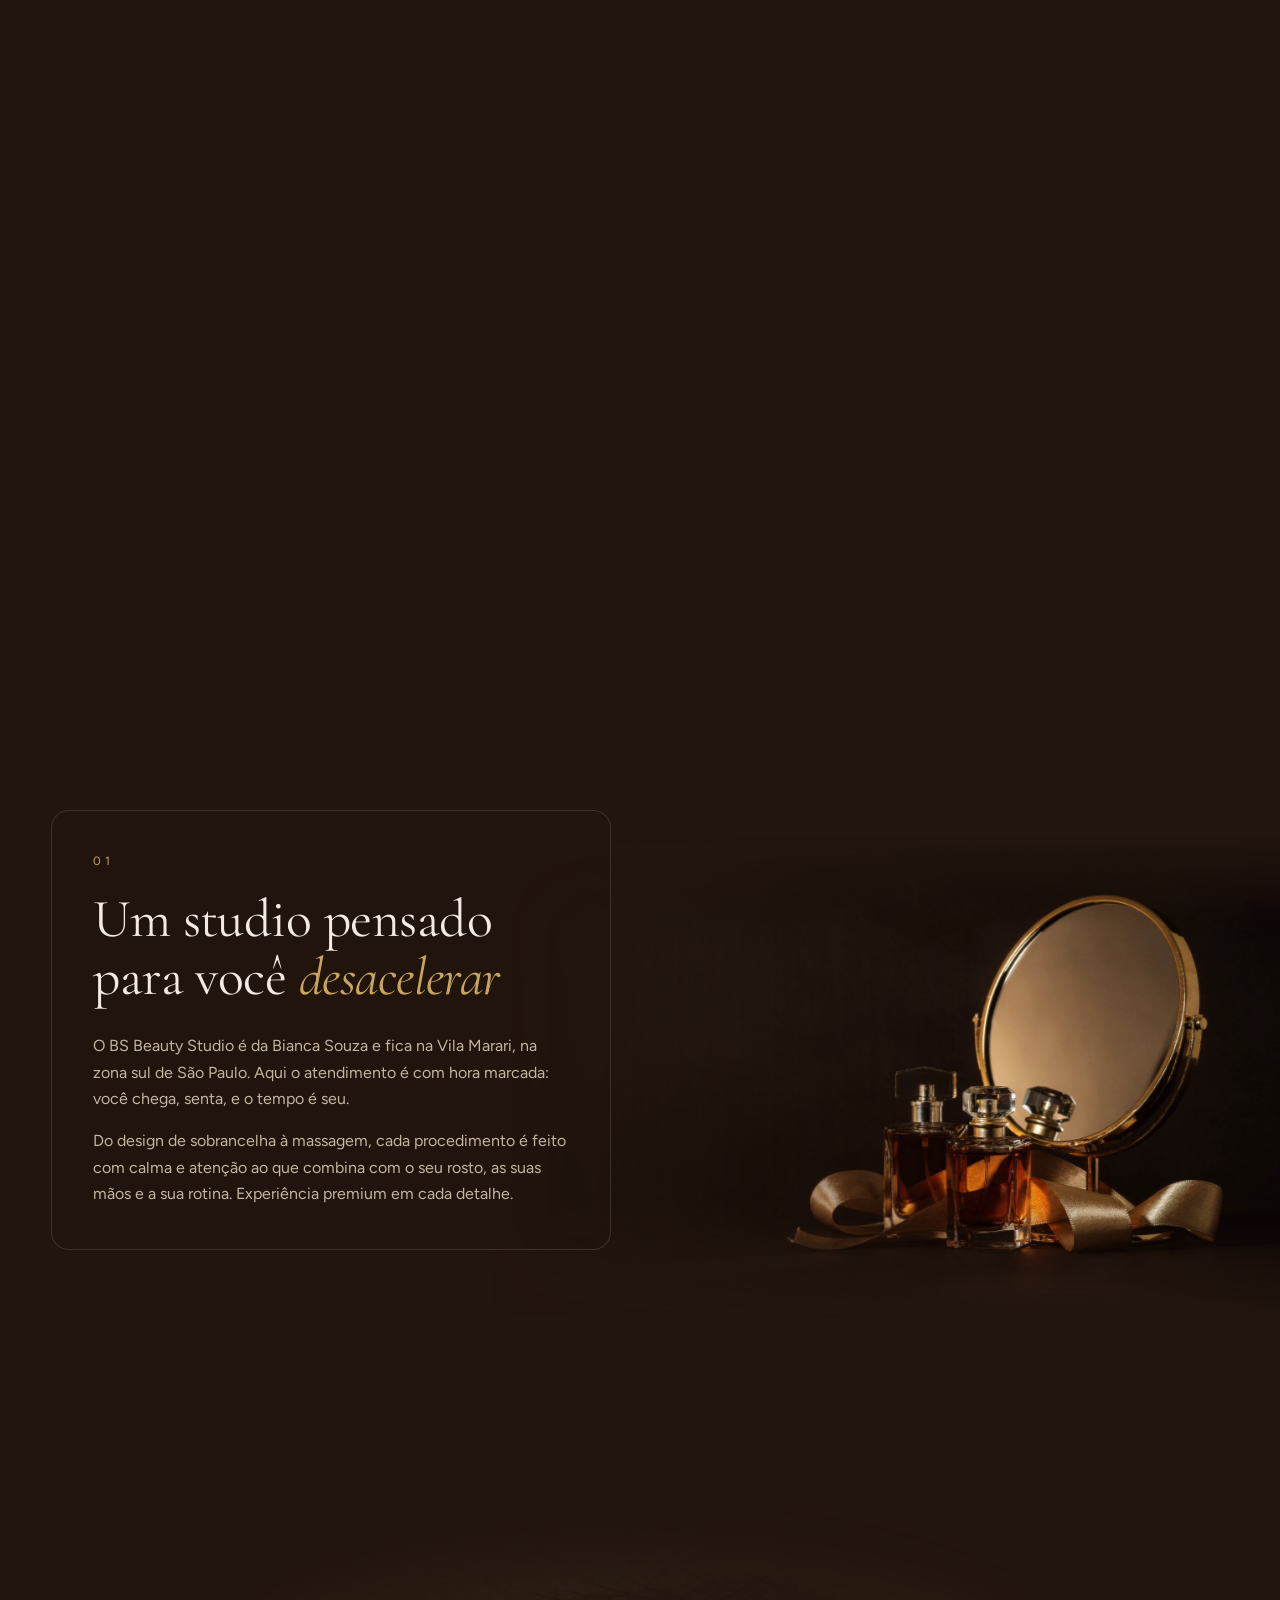
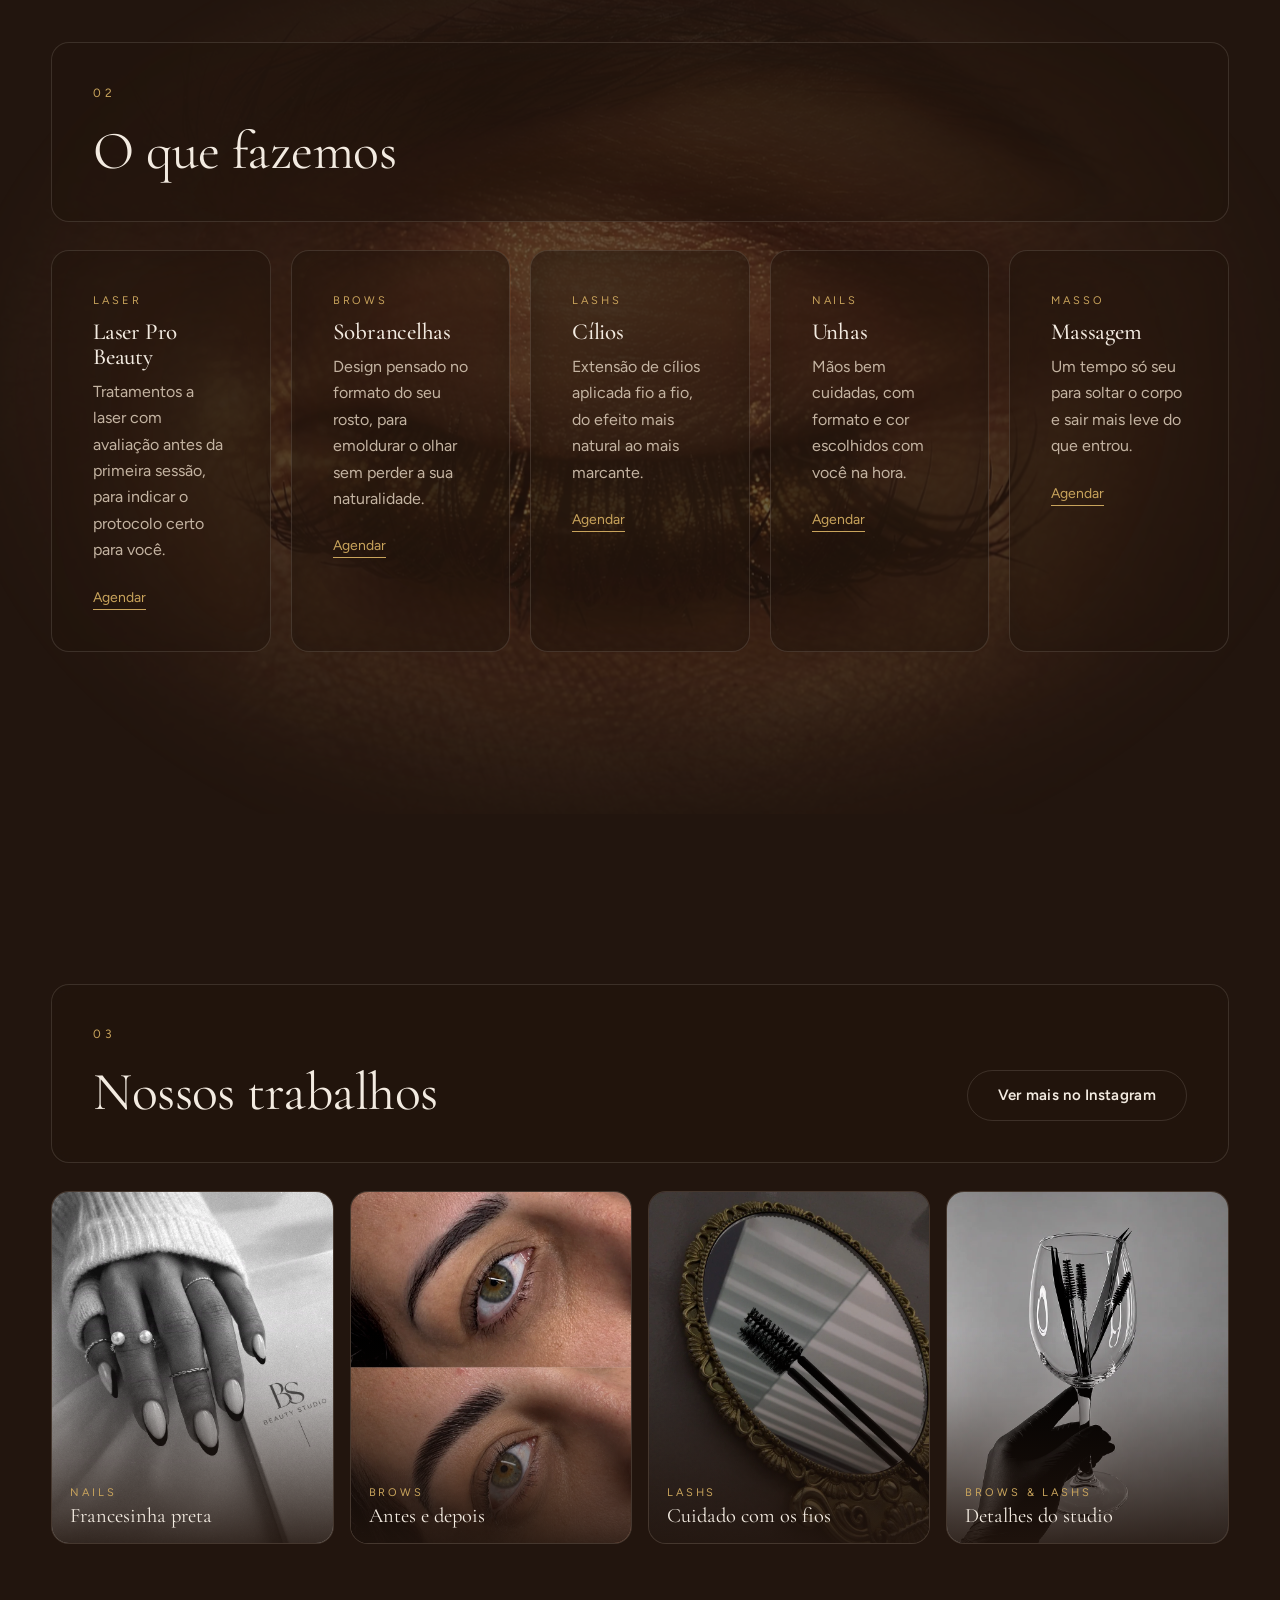
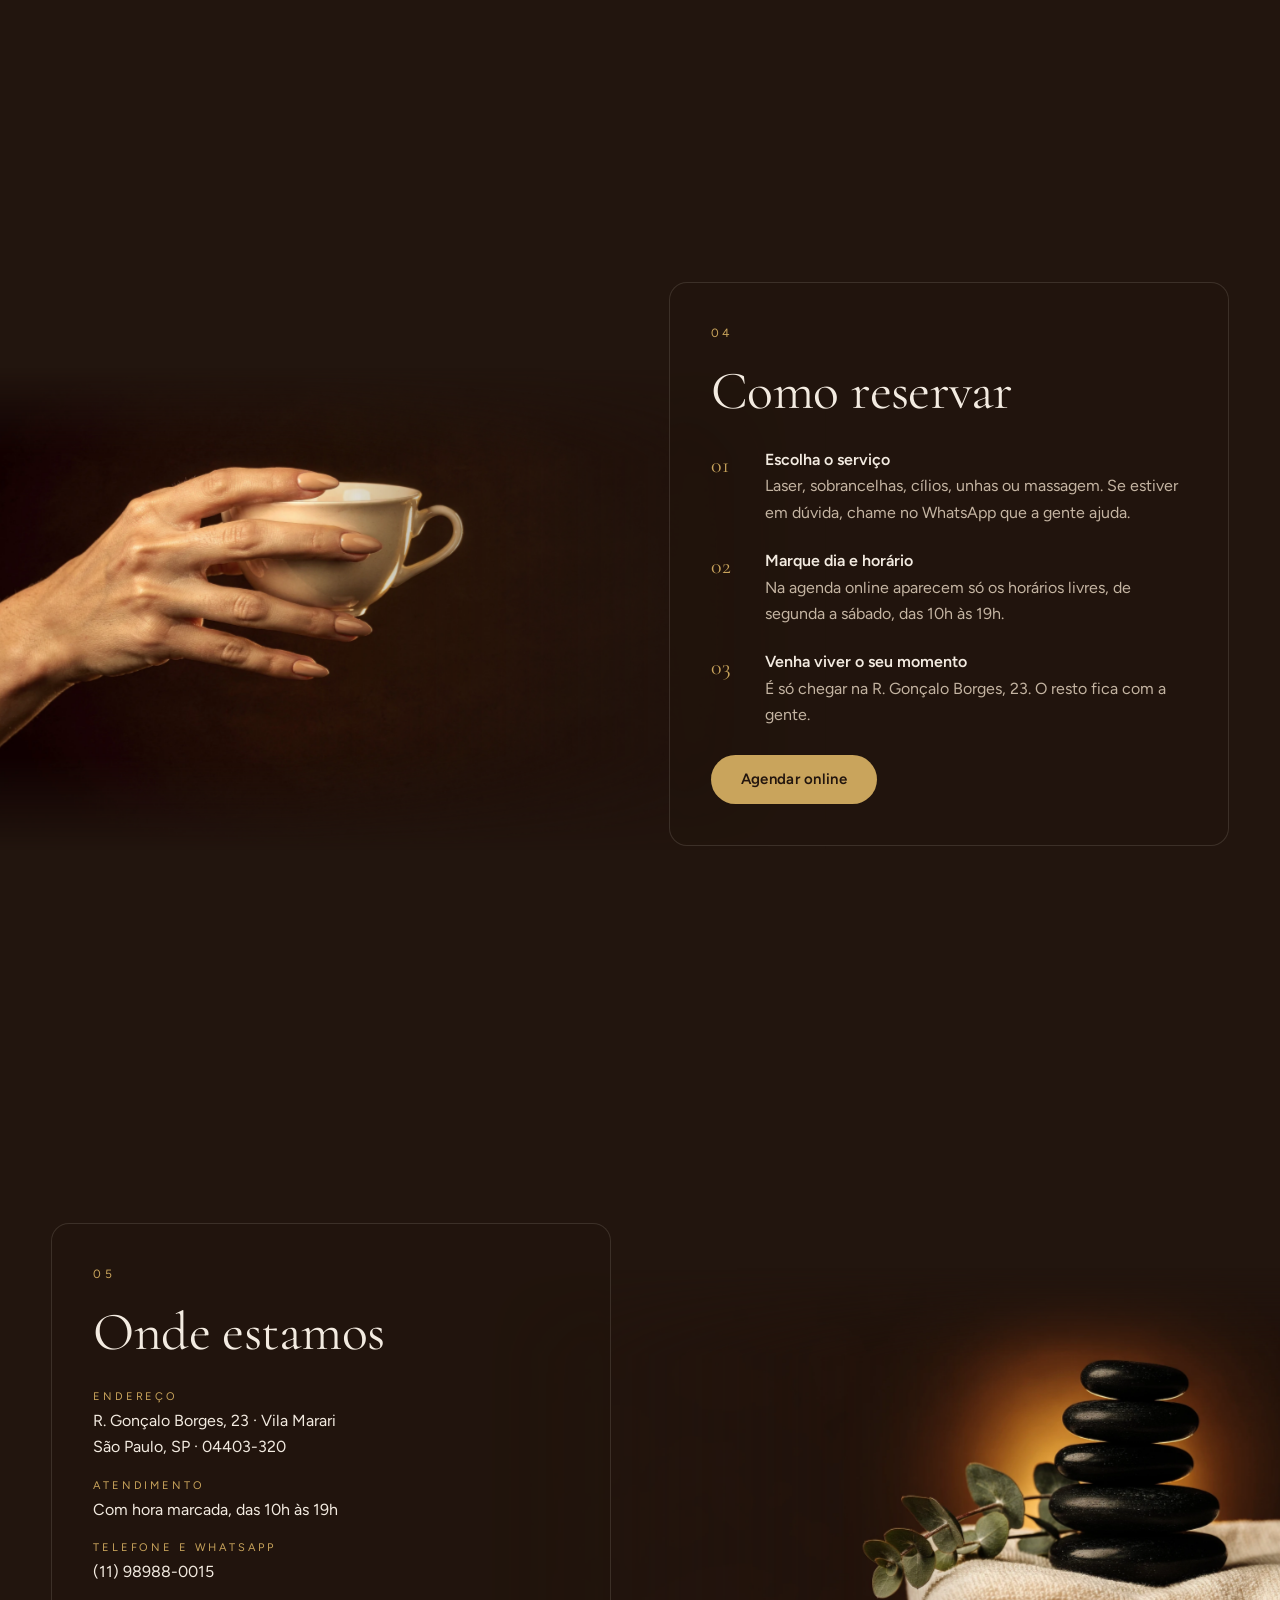
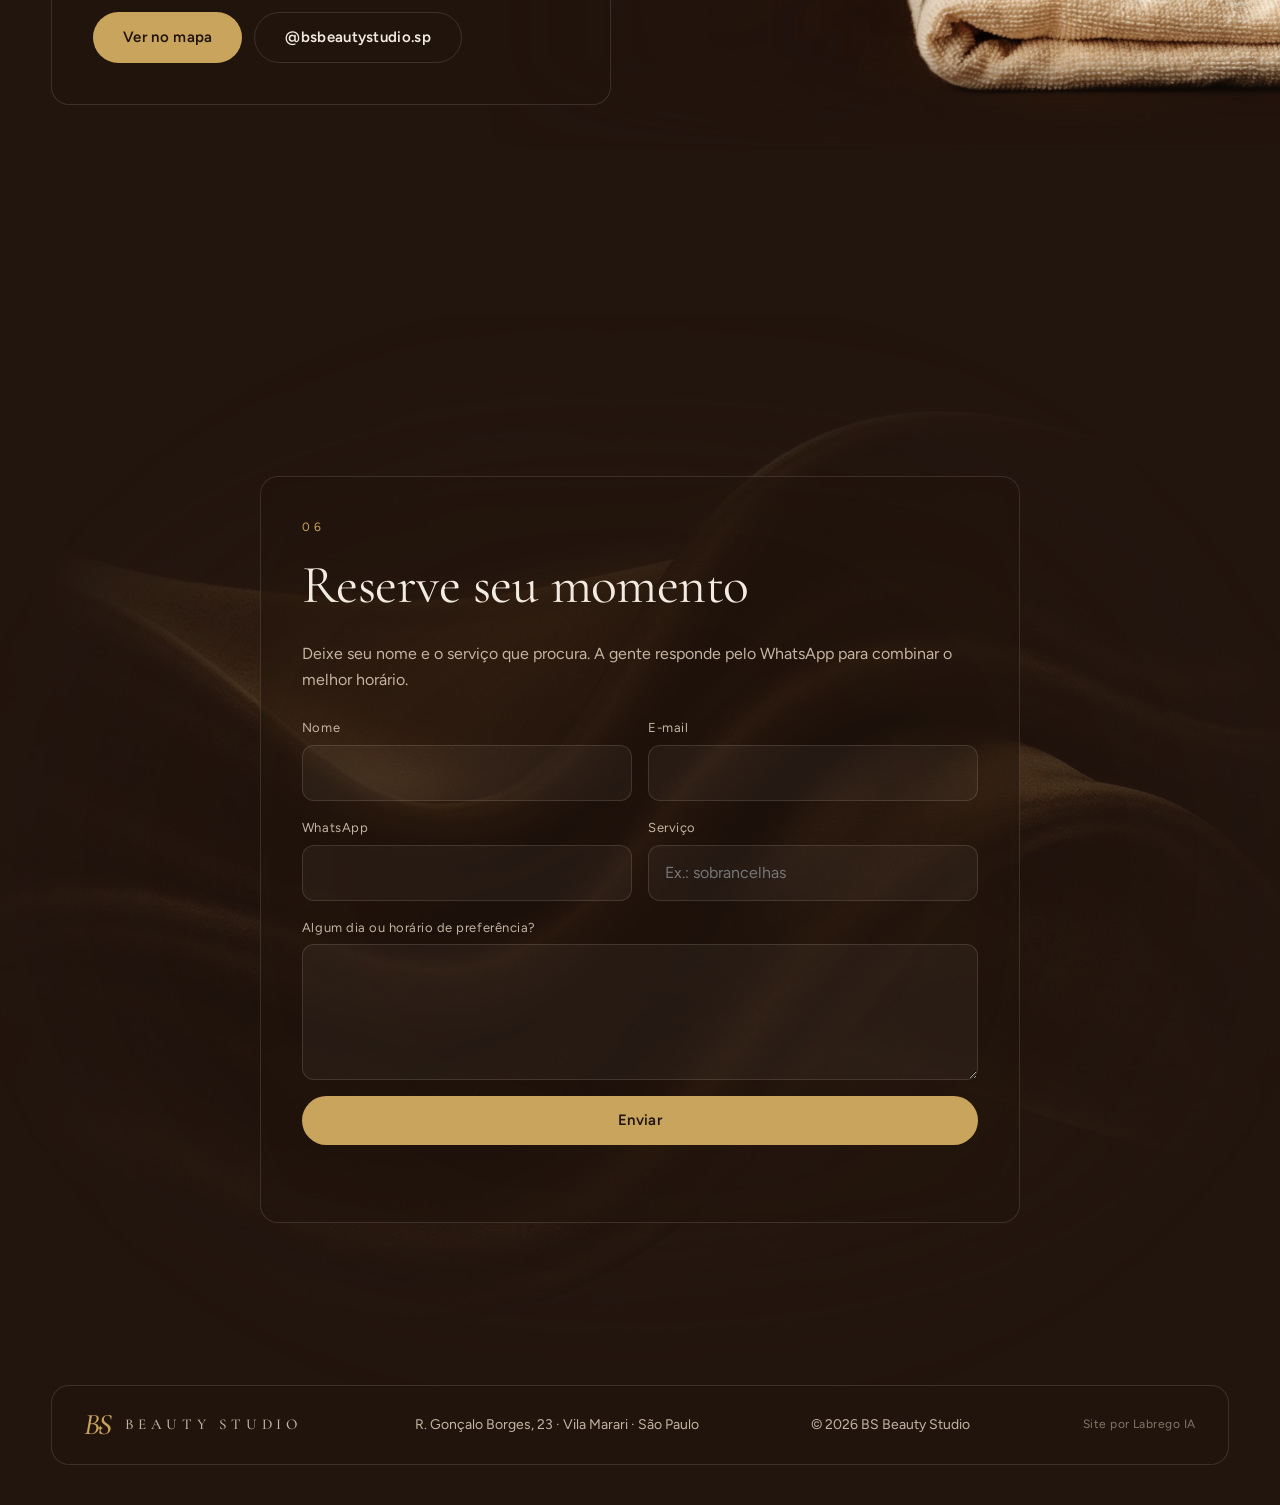
==== commit 5eb1c030: "Seção Nossos trabalhos com fotos do Instagram do studio Co-Authored-By: Claude Opus 5.5 <noreply@ant" ====
--- a/site/index.html
+++ b/site/index.html
@@ -20,7 +20,7 @@
   <link rel="preconnect" href="https://fonts.gstatic.com" crossorigin>
   <link href="https://fonts.googleapis.com/css2?family=Cormorant+Garamond:ital,wght@0,300;0,400;0,500;1,400;1,500&family=Figtree:wght@400;500;600&display=swap" rel="stylesheet">
   <link rel="preload" as="image" href="assets/frames/desktop/f_0001.webp">
-  <link rel="stylesheet" href="estilo.css?v=4">
+  <link rel="stylesheet" href="estilo.css?v=6">
 </head>
 <body>
 
@@ -32,6 +32,7 @@
   <nav class="menu" aria-label="Seções">
     <a href="#sobre">O studio</a>
     <a href="#servicos">Serviços</a>
+    <a href="#trabalhos">Trabalhos</a>
     <a href="#local">Onde estamos</a>
     <a href="agendar.html" class="menu-cta">Agendar</a>
   </nav>
@@ -118,11 +119,39 @@
     </div>
   </section>
 
+  <section id="trabalhos" class="secao secao--larga">
+    <div class="painel painel--cabecalho revelar trab-cabecalho">
+      <div>
+        <span class="rotulo">03</span>
+        <h2>Nossos trabalhos</h2>
+      </div>
+      <a class="botao botao--linha" href="https://www.instagram.com/bsbeautystudio.sp/" target="_blank" rel="noopener">Ver mais no Instagram</a>
+    </div>
+    <div class="trabalhos">
+      <a class="trabalho revelar" href="https://www.instagram.com/bsbeautystudio.sp/p/DetGm2sFX22/" target="_blank" rel="noopener">
+        <img src="assets/img/trabalhos/p_DetGm2sFX22.webp" alt="Unhas alongadas com francesinha preta" loading="lazy" width="900" height="1125">
+        <span><small>Nails</small>Francesinha preta</span>
+      </a>
+      <a class="trabalho revelar" href="https://www.instagram.com/bsbeautystudio.sp/p/DepSntKlBnk/" target="_blank" rel="noopener">
+        <img src="assets/img/trabalhos/p_DepSntKlBnk.webp" alt="Antes e depois do design de sobrancelha" loading="lazy" width="900" height="1125">
+        <span><small>Brows</small>Antes e depois</span>
+      </a>
+      <a class="trabalho revelar" href="https://www.instagram.com/bsbeautystudio.sp/p/Des-DVPlZ_h/" target="_blank" rel="noopener">
+        <img src="assets/img/trabalhos/p_Des-DVPlZ_h.webp" alt="Escovinha de cílios refletida num espelho antigo" loading="lazy" width="900" height="1125">
+        <span><small>Lashs</small>Cuidado com os fios</span>
+      </a>
+      <a class="trabalho revelar" href="https://www.instagram.com/bsbeautystudio.sp/p/DetFcjClZNn/" target="_blank" rel="noopener">
+        <img src="assets/img/trabalhos/p_DetFcjClZNn.webp" alt="Escovinhas de sobrancelha e cílios numa taça de cristal" loading="lazy" width="900" height="1125">
+        <span><small>Brows &amp; Lashs</small>Detalhes do studio</span>
+      </a>
+    </div>
+  </section>
+
   <section id="processo" class="secao">
     <img class="arte arte--esquerda" src="assets/img/reservar.webp?v=2" alt="" loading="lazy">
     <div class="secao-grade secao-grade--direita">
       <div class="painel revelar">
-        <span class="rotulo">03</span>
+        <span class="rotulo">04</span>
         <h2>Como reservar</h2>
         <ol class="passos">
           <li><strong>Escolha o serviço</strong><span>Laser, sobrancelhas, cílios, unhas ou massagem. Se estiver em dúvida, chame no WhatsApp que a gente ajuda.</span></li>
@@ -140,7 +169,7 @@
     <img class="arte arte--direita" src="assets/img/local.webp?v=2" alt="" loading="lazy">
     <div class="secao-grade">
       <div class="painel revelar">
-        <span class="rotulo">04</span>
+        <span class="rotulo">05</span>
         <h2>Onde estamos</h2>
         <ul class="dados">
           <li><small>Endereço</small><span>R. Gonçalo Borges, 23 · Vila Marari<br>São Paulo, SP · 04403-320</span></li>
@@ -158,7 +187,7 @@
   <section id="contato" class="secao secao--contato">
     <img class="arte arte--fundo arte--suave" src="assets/img/contato.webp?v=2" alt="" loading="lazy">
     <div class="painel painel--form revelar">
-      <span class="rotulo">05</span>
+      <span class="rotulo">06</span>
       <h2>Reserve seu momento</h2>
       <p>Deixe seu nome e o serviço que procura. A gente responde pelo WhatsApp para combinar o melhor horário.</p>
       <form class="form" novalidate>
@@ -206,6 +235,9 @@
 <a class="whats" target="_blank" rel="noopener" aria-label="Conversar no WhatsApp">
   <svg viewBox="0 0 32 32" aria-hidden="true"><path fill="currentColor" d="M16 3C9 3 3.3 8.6 3.3 15.6c0 2.4.7 4.7 1.9 6.7L3 29l6.9-2.1c1.9 1 4 1.6 6.1 1.6 7 0 12.7-5.6 12.7-12.6S23 3 16 3Zm0 23.1c-1.9 0-3.8-.5-5.4-1.5l-.4-.2-4.1 1.2 1.3-4-.3-.4a10.4 10.4 0 0 1-1.6-5.6C5.5 9.8 10.2 5.2 16 5.2s10.5 4.6 10.5 10.4S21.8 26.1 16 26.1Zm5.8-7.8c-.3-.2-1.9-.9-2.2-1-.3-.1-.5-.2-.7.2-.2.3-.8 1-1 1.2-.2.2-.4.2-.7.1-.3-.2-1.3-.5-2.5-1.6-.9-.8-1.6-1.8-1.7-2.1-.2-.3 0-.5.1-.6l.5-.6.3-.5c.1-.2 0-.4 0-.6l-1-2.4c-.3-.6-.5-.5-.7-.5h-.6c-.2 0-.6.1-.9.4-.3.3-1.2 1.1-1.2 2.8s1.2 3.2 1.4 3.4c.2.2 2.4 3.6 5.7 5 .8.4 1.4.6 1.9.7.8.3 1.6.2 2.2.1.7-.1 1.9-.8 2.2-1.5.3-.7.3-1.4.2-1.5-.1-.2-.3-.3-.6-.4Z"/></svg>
 </a>
+<a class="insta" href="https://www.instagram.com/bsbeautystudio.sp/" target="_blank" rel="noopener" aria-label="Ver o Instagram @bsbeautystudio.sp">
+  <svg viewBox="0 0 24 24" aria-hidden="true"><rect x="3" y="3" width="18" height="18" rx="5" fill="none" stroke="currentColor" stroke-width="2"/><circle cx="12" cy="12" r="4.2" fill="none" stroke="currentColor" stroke-width="2"/><circle cx="17.4" cy="6.6" r="1.3" fill="currentColor"/></svg>
+</a>
 
 <script src="config.js?v=5"></script>
 <script src="app.js?v=3"></script>
--- a/site/estilo.css
+++ b/site/estilo.css
@@ -252,7 +252,7 @@
 .botao--linha { background: transparent; color: var(--texto); border: 1px solid var(--linha); }
 .acoes { display: flex; flex-wrap: wrap; gap: 12px; }
 @media (max-width: 860px) {
-  .momento, .momento--direita, .momento--centro { bottom: max(10vh, 100px); }
+  .momento, .momento--direita, .momento--centro { bottom: max(10vh, 164px); }
   .momento--centro { left: var(--gutter); right: var(--gutter); width: auto; transform: translateY(24px); }
   .momento--centro.ativo { transform: none; }
 }
@@ -265,3 +265,28 @@
     top: 0; bottom: 0; margin: auto 0;
   }
 }
+
+/* ── Instagram flutuante (acima do WhatsApp, aparece junto com ele) ───── */
+.insta {
+  position: fixed; right: max(16px, env(safe-area-inset-right)); bottom: calc(max(18px, env(safe-area-inset-bottom)) + 70px); z-index: 60;
+  width: 58px; height: 58px; border-radius: 50%; display: grid; place-items: center; color: #fff;
+  background: radial-gradient(circle at 30% 107%, #fdf497 0%, #fd5949 45%, #d6249f 60%, #285aeb 90%);
+  box-shadow: 0 10px 30px rgb(0 0 0 / .35);
+  transform: scale(0); transition: transform .5s var(--ease) .06s;
+}
+.whats.visivel + .insta { transform: scale(1); }
+.whats.visivel + .insta:hover { transform: scale(1.07); }
+.insta svg { width: 28px; height: 28px; }
+
+/* ── Nossos trabalhos (fotos reais do Instagram) ───────────────────────── */
+.trab-cabecalho { display: flex; flex-wrap: wrap; align-items: end; justify-content: space-between; gap: 18px; }
+.trab-cabecalho h2 { margin: 0; }
+.trabalhos { width: 100%; max-width: var(--largura); display: grid; grid-template-columns: repeat(4, minmax(0, 1fr)); gap: 16px; }
+.trabalho { position: relative; display: block; overflow: hidden; border-radius: var(--raio); border: 1px solid var(--linha); aspect-ratio: 4 / 5; background: var(--fundo-2); text-decoration: none; }
+.trabalho img { width: 100%; height: 100%; object-fit: cover; transition: transform 1.2s var(--ease), filter .6s; filter: saturate(.92) contrast(1.02); }
+.trabalho::after { content: ""; position: absolute; inset: 0; background: linear-gradient(to top, rgb(34 21 14 / .88) 0%, rgb(34 21 14 / .15) 42%, transparent 60%); pointer-events: none; }
+.trabalho span { position: absolute; left: 18px; right: 18px; bottom: 16px; z-index: 1; font-family: var(--fonte-titulo); font-size: clamp(19px, 1.6vw, 24px); line-height: 1.15; color: var(--texto); }
+.trabalho small { display: block; font-family: var(--fonte-texto); font-size: 11px; letter-spacing: .26em; text-transform: uppercase; color: var(--acento); margin-bottom: 4px; }
+.trabalho:hover img { transform: scale(1.05); filter: saturate(1) contrast(1.04); }
+.trabalho:hover { border-color: color-mix(in srgb, var(--acento) 50%, transparent); }
+@media (max-width: 860px) { .trabalhos { grid-template-columns: repeat(2, minmax(0, 1fr)); gap: 10px; } .trabalho span { left: 12px; right: 12px; bottom: 10px; } }
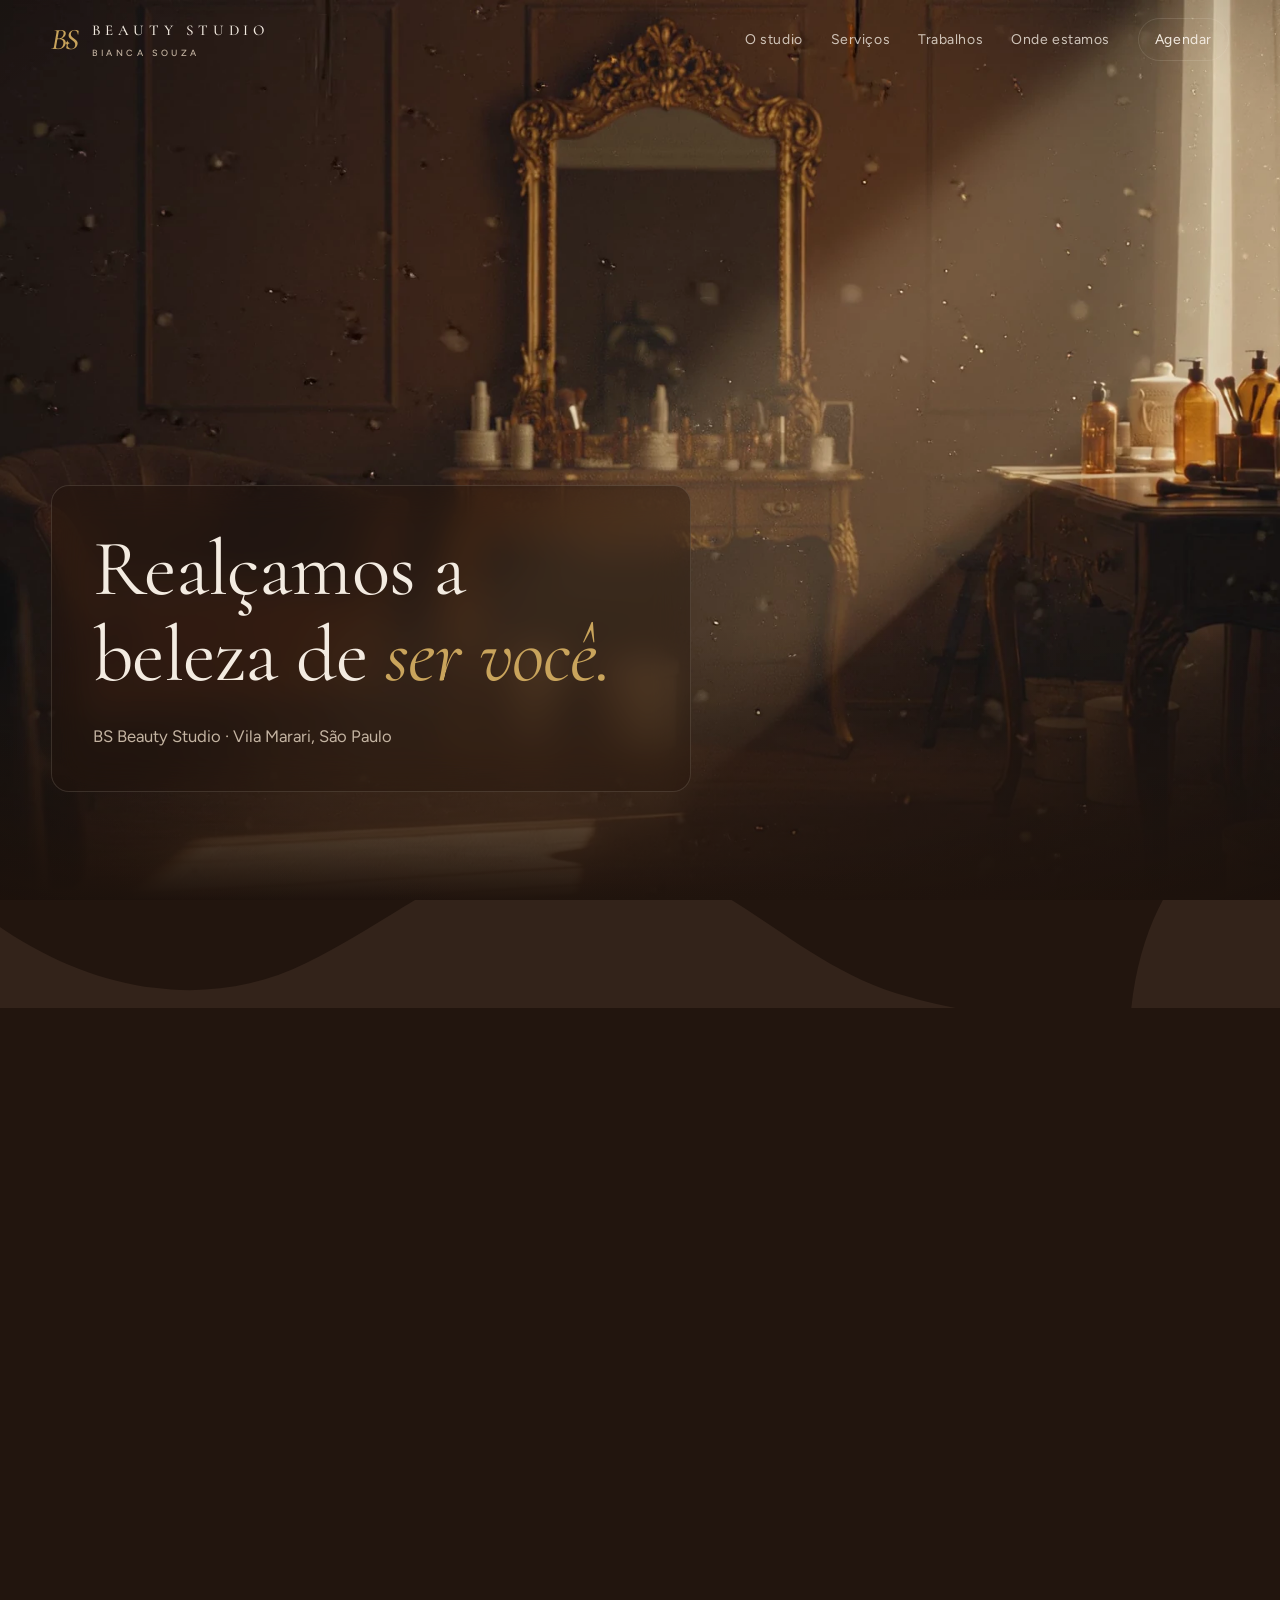
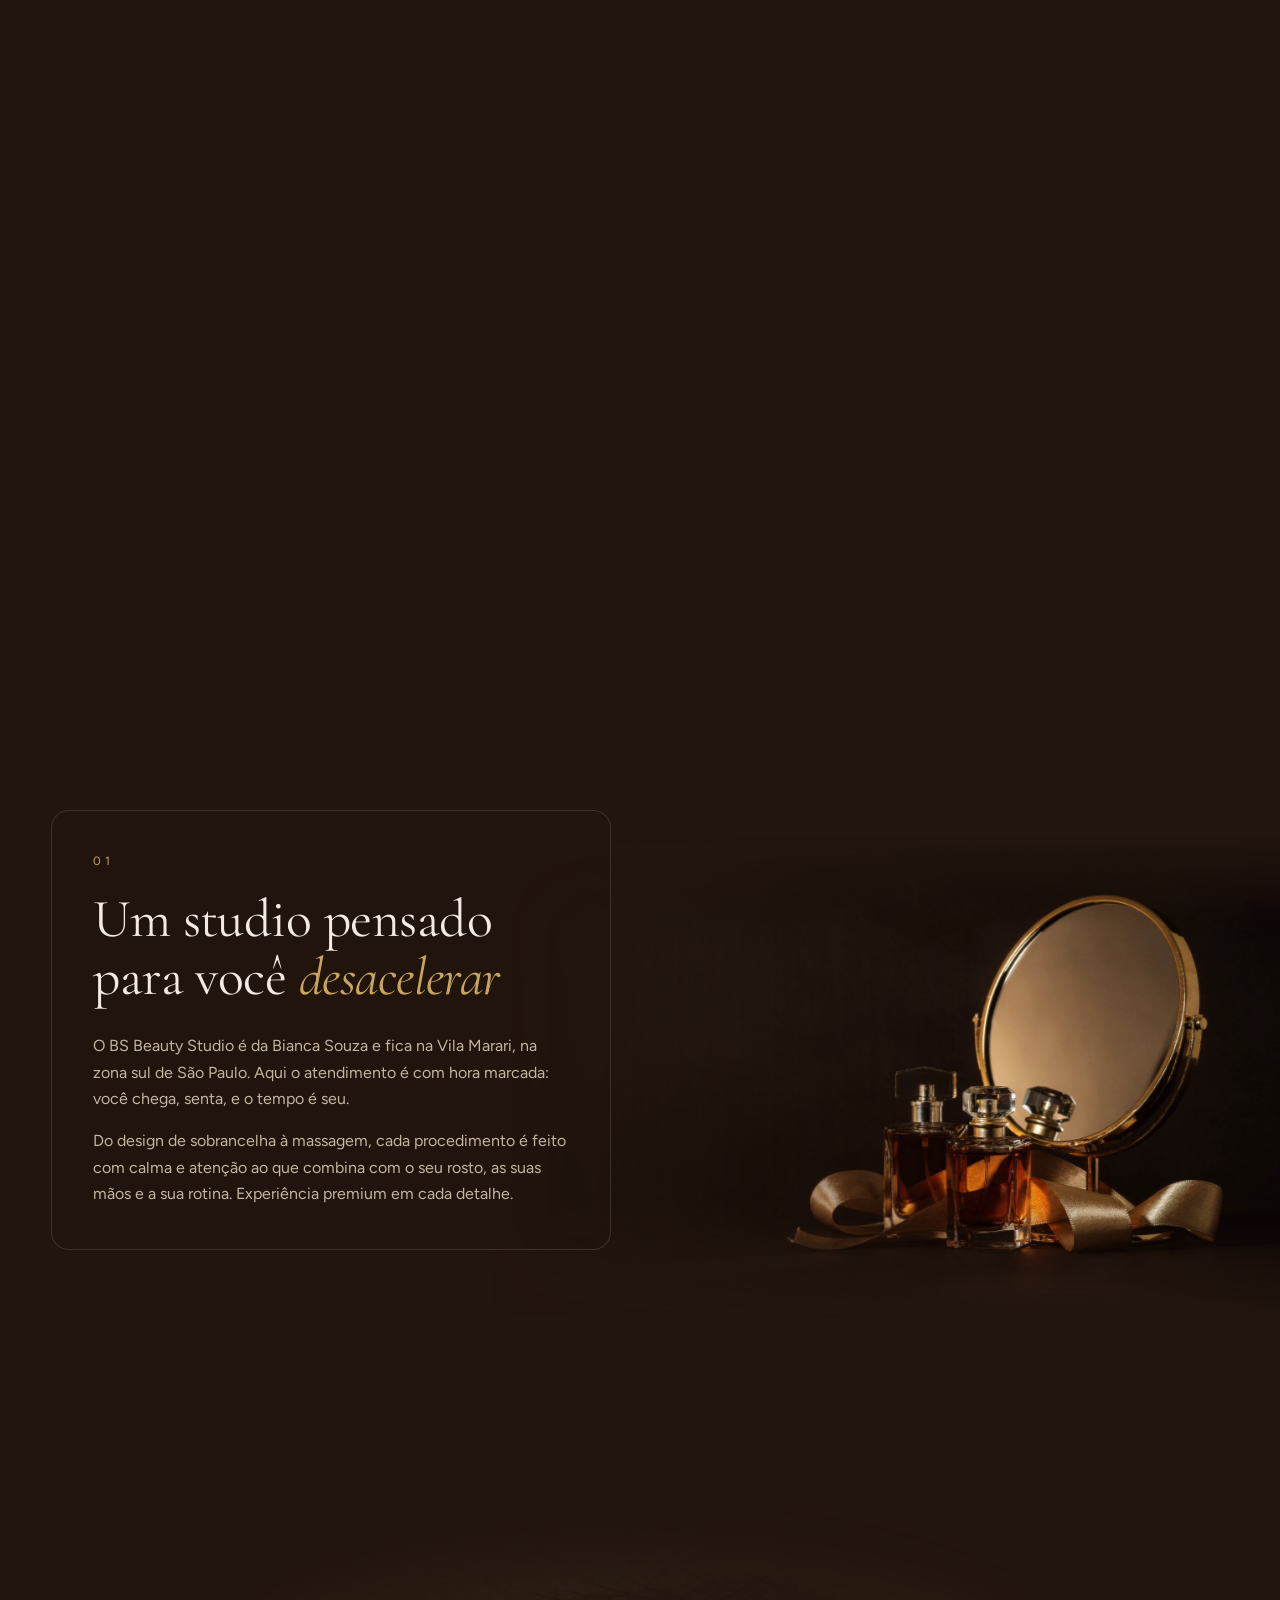
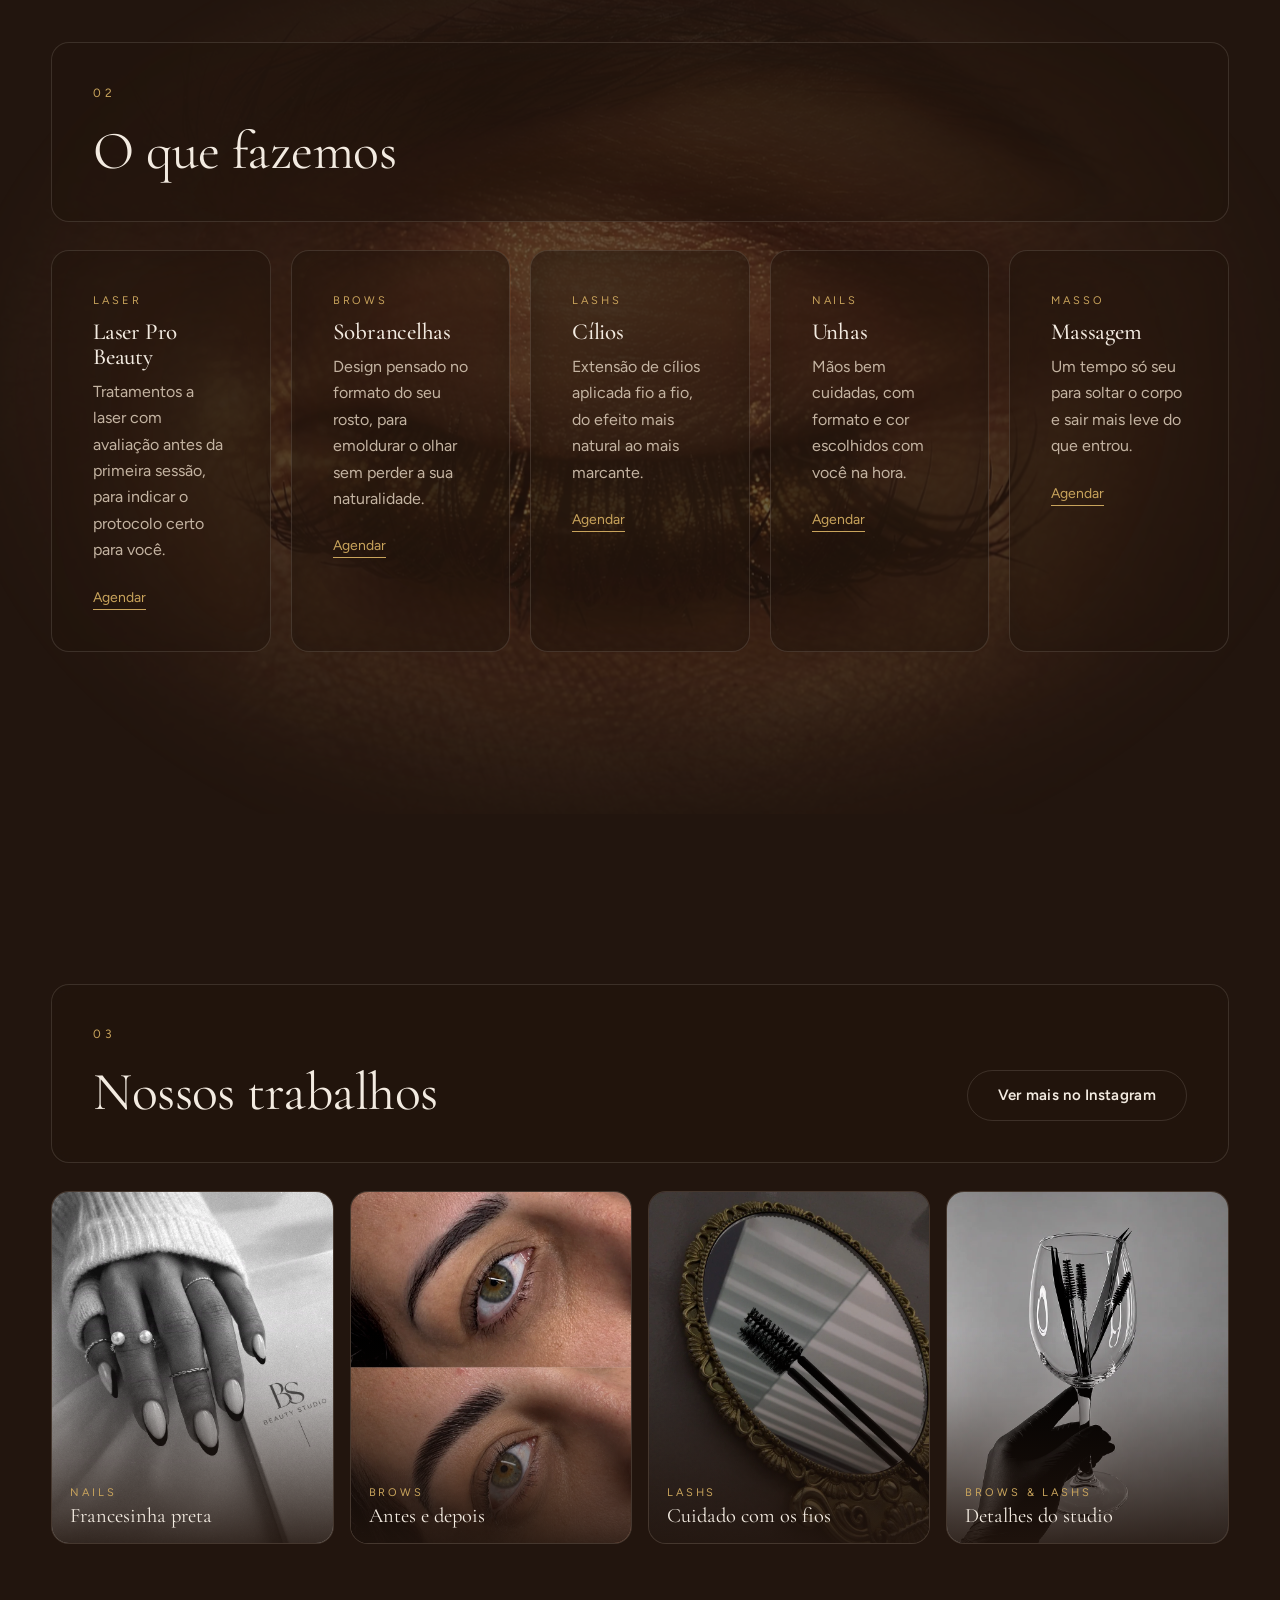
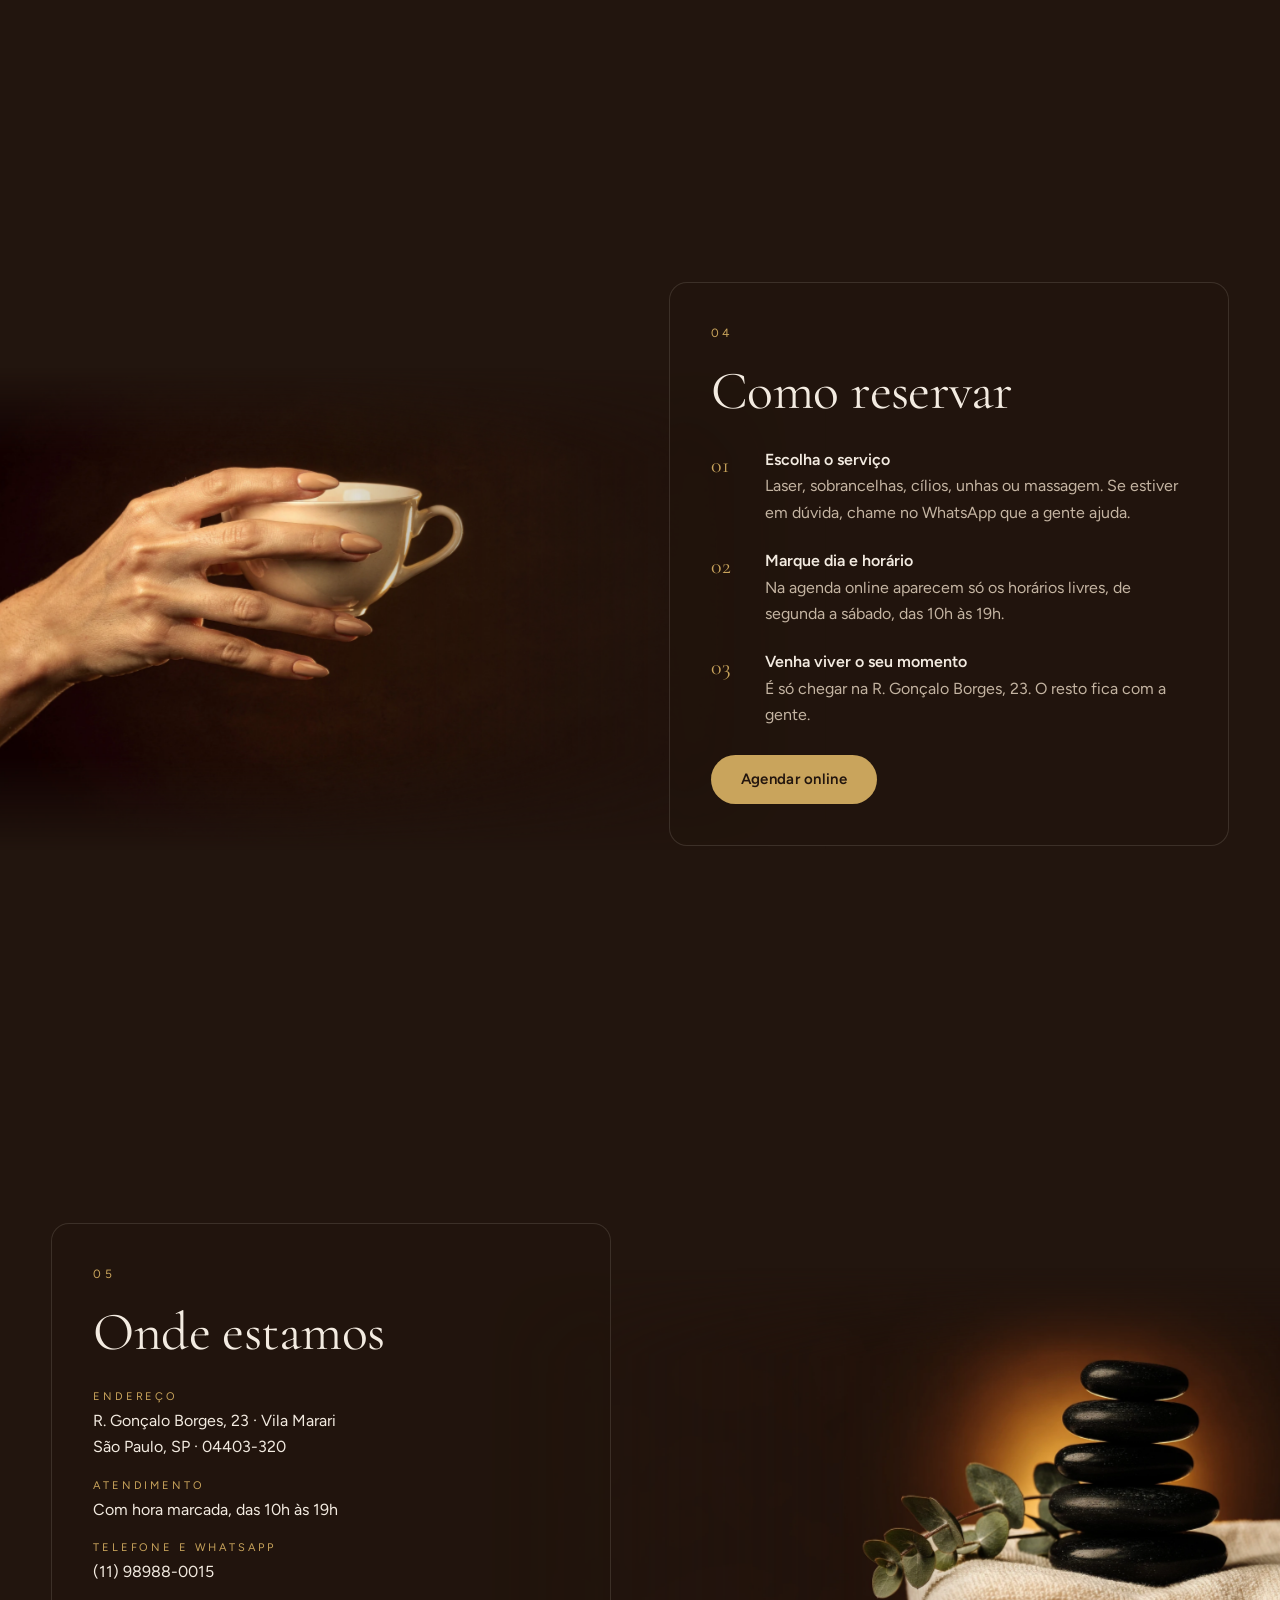
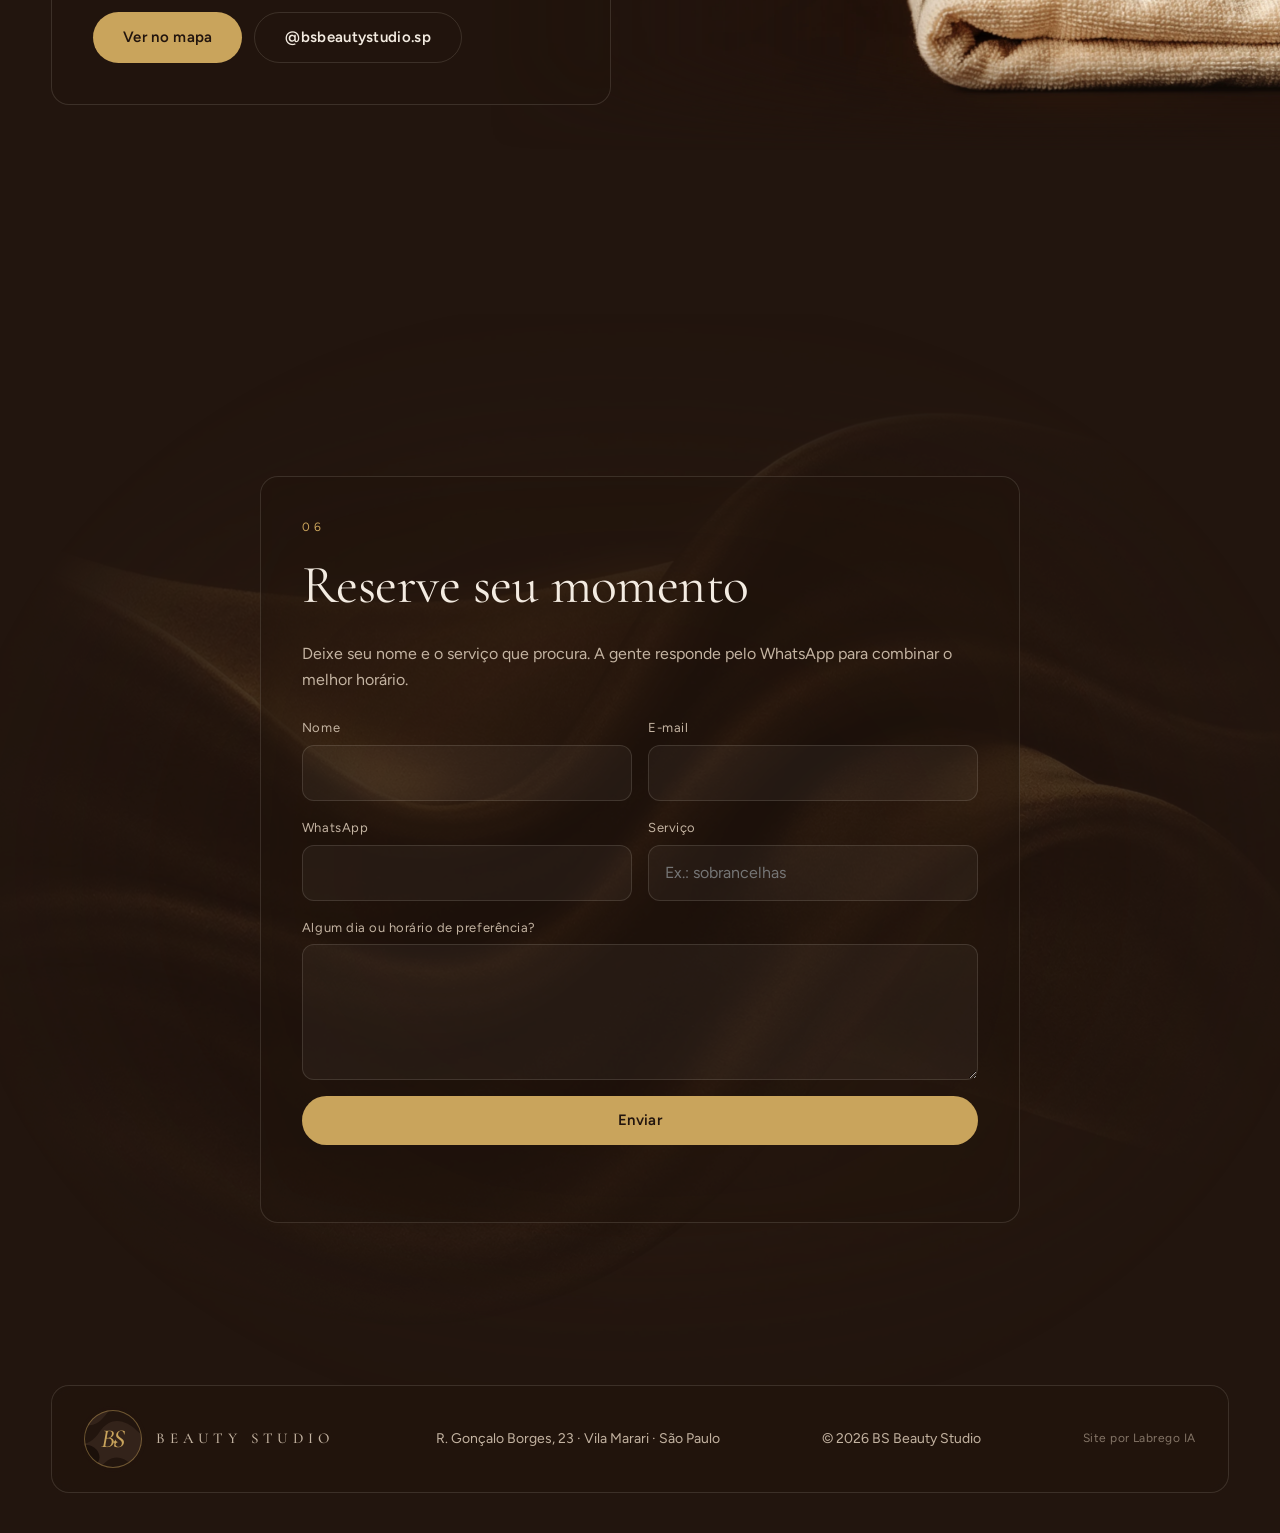
==== commit 36b6bd5d: "Padrão orgânico da marca no fundo, com movimento suave, e selo BS no rodapé Co-Authored-By: Claude O" ====
--- a/site/index.html
+++ b/site/index.html
@@ -20,7 +20,7 @@
   <link rel="preconnect" href="https://fonts.gstatic.com" crossorigin>
   <link href="https://fonts.googleapis.com/css2?family=Cormorant+Garamond:ital,wght@0,300;0,400;0,500;1,400;1,500&family=Figtree:wght@400;500;600&display=swap" rel="stylesheet">
   <link rel="preload" as="image" href="assets/frames/desktop/f_0001.webp">
-  <link rel="stylesheet" href="estilo.css?v=6">
+  <link rel="stylesheet" href="estilo.css?v=7">
 </head>
 <body>
 
@@ -225,7 +225,7 @@
 
 <footer class="rodape">
   <div class="painel rodape-painel">
-    <span class="marca"><span class="monograma" aria-hidden="true">BS</span><span class="marca-texto">Beauty Studio</span></span>
+    <span class="marca"><span class="selo-bs" aria-hidden="true"><span class="monograma">BS</span></span><span class="marca-texto">Beauty Studio</span></span>
     <span>R. Gonçalo Borges, 23 · Vila Marari · São Paulo</span>
     <span>© <span data-ano></span> BS Beauty Studio</span>
     <a class="credito" href="https://labregoia.com.br" target="_blank" rel="noopener">Site por Labrego IA</a>
@@ -241,5 +241,6 @@
 
 <script src="config.js?v=5"></script>
 <script src="app.js?v=3"></script>
+<script src="padrao.js?v=1"></script>
 </body>
 </html>
--- a/site/estilo.css
+++ b/site/estilo.css
@@ -290,3 +290,28 @@
 .trabalho:hover img { transform: scale(1.05); filter: saturate(1) contrast(1.04); }
 .trabalho:hover { border-color: color-mix(in srgb, var(--acento) 50%, transparent); }
 @media (max-width: 860px) { .trabalhos { grid-template-columns: repeat(2, minmax(0, 1fr)); gap: 10px; } .trabalho span { left: 12px; right: 12px; bottom: 10px; } }
+
+/* ── Padrão orgânico da marca (fundo vivo) ─────────────────────────────── */
+body::before {
+  content: ""; position: fixed; inset: -12% -8%; z-index: -1; pointer-events: none;
+  background: url("assets/padrao-bs.svg?v=2") center / cover no-repeat;
+  transform: translate3d(0, calc(var(--padrao-y, 0) * -1px), 0);
+  animation: padrao-respira 38s ease-in-out infinite alternate;
+  will-change: transform;
+}
+@keyframes padrao-respira {
+  from { scale: 1; rotate: 0deg; }
+  to   { scale: 1.08; rotate: -2.5deg; }
+}
+@media (prefers-reduced-motion: reduce) { body::before { animation: none; transform: none; } }
+
+/* Selo BS com o padrão (rodapé) */
+.selo-bs {
+  width: 58px; height: 58px; border-radius: 50%; flex: none;
+  display: grid; place-items: center; position: relative;
+  background: url("assets/padrao-bs.svg?v=2") 40% 30% / 260% auto no-repeat;
+  border: 1px solid color-mix(in srgb, var(--acento) 45%, transparent);
+  box-shadow: 0 0 0 4px rgb(34 21 14 / .6);
+}
+.selo-bs .monograma { font-size: 26px; }
+.rodape .marca { gap: 14px; }
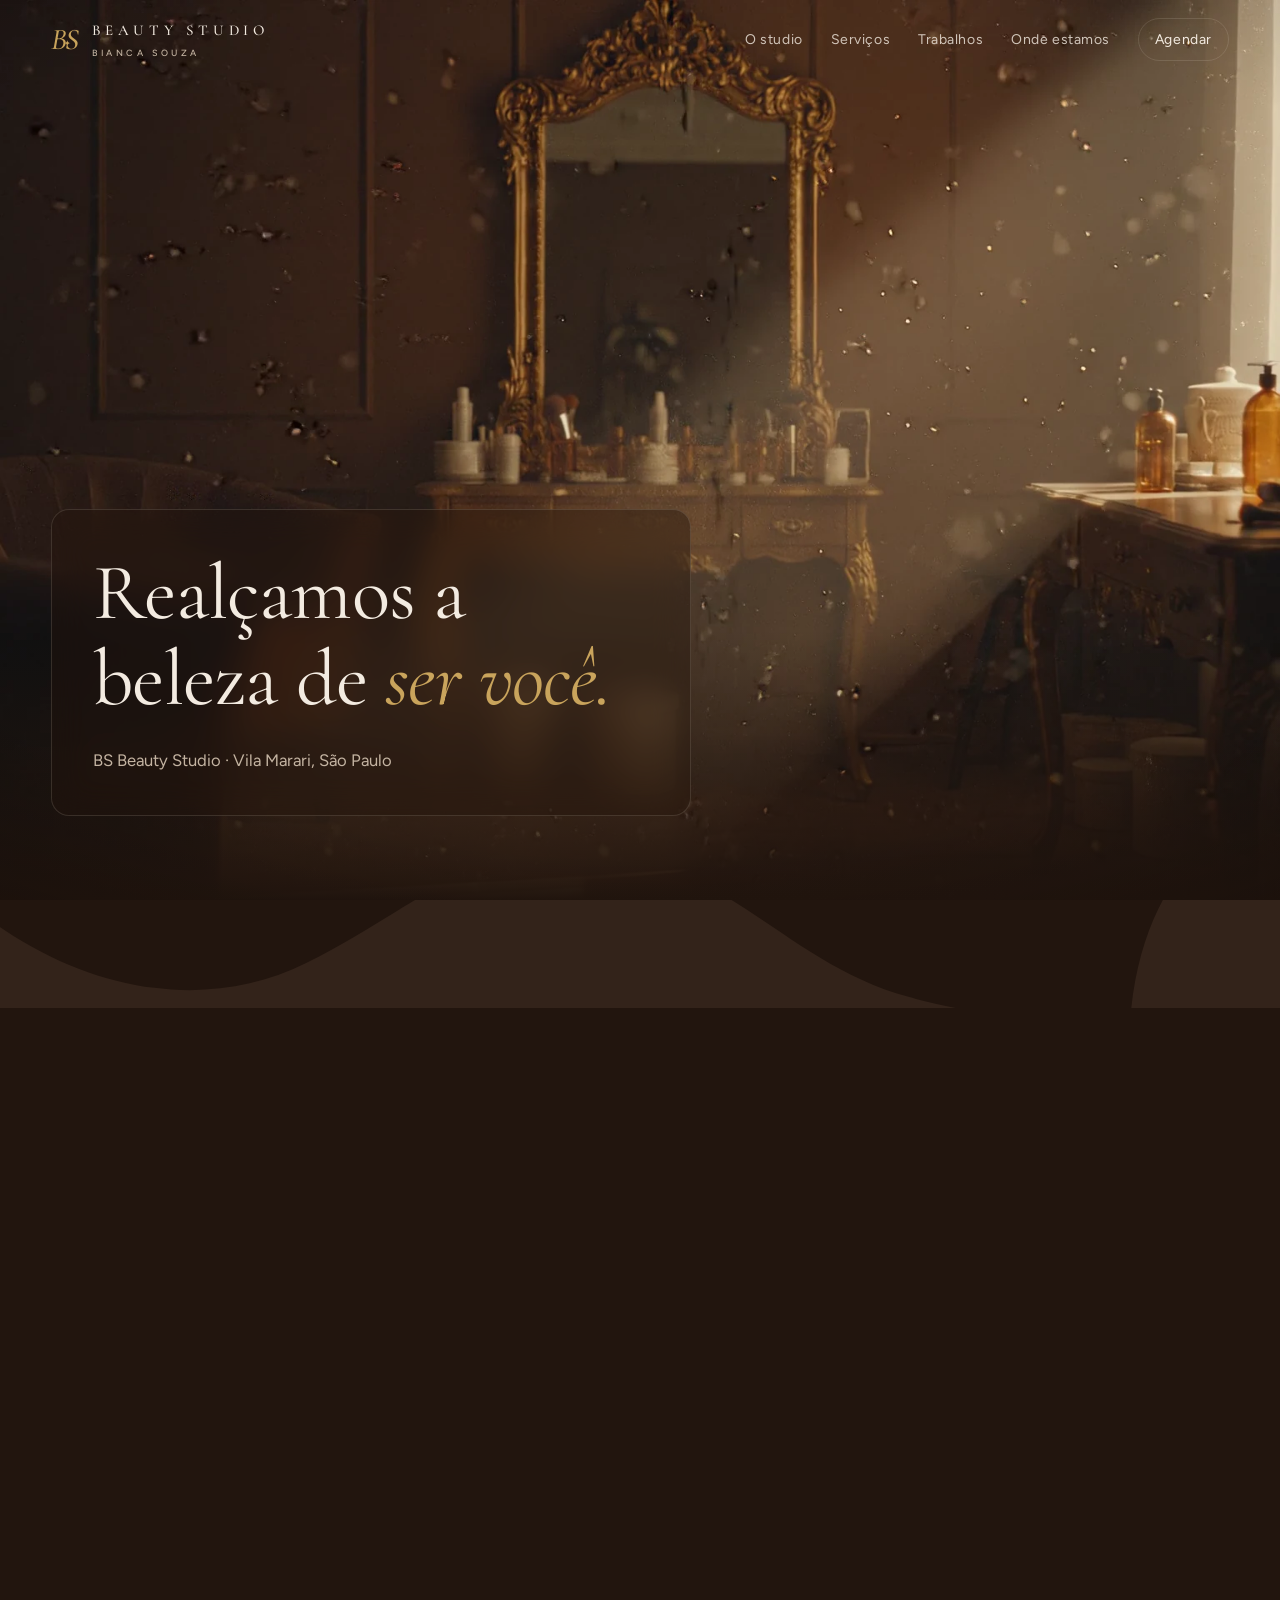
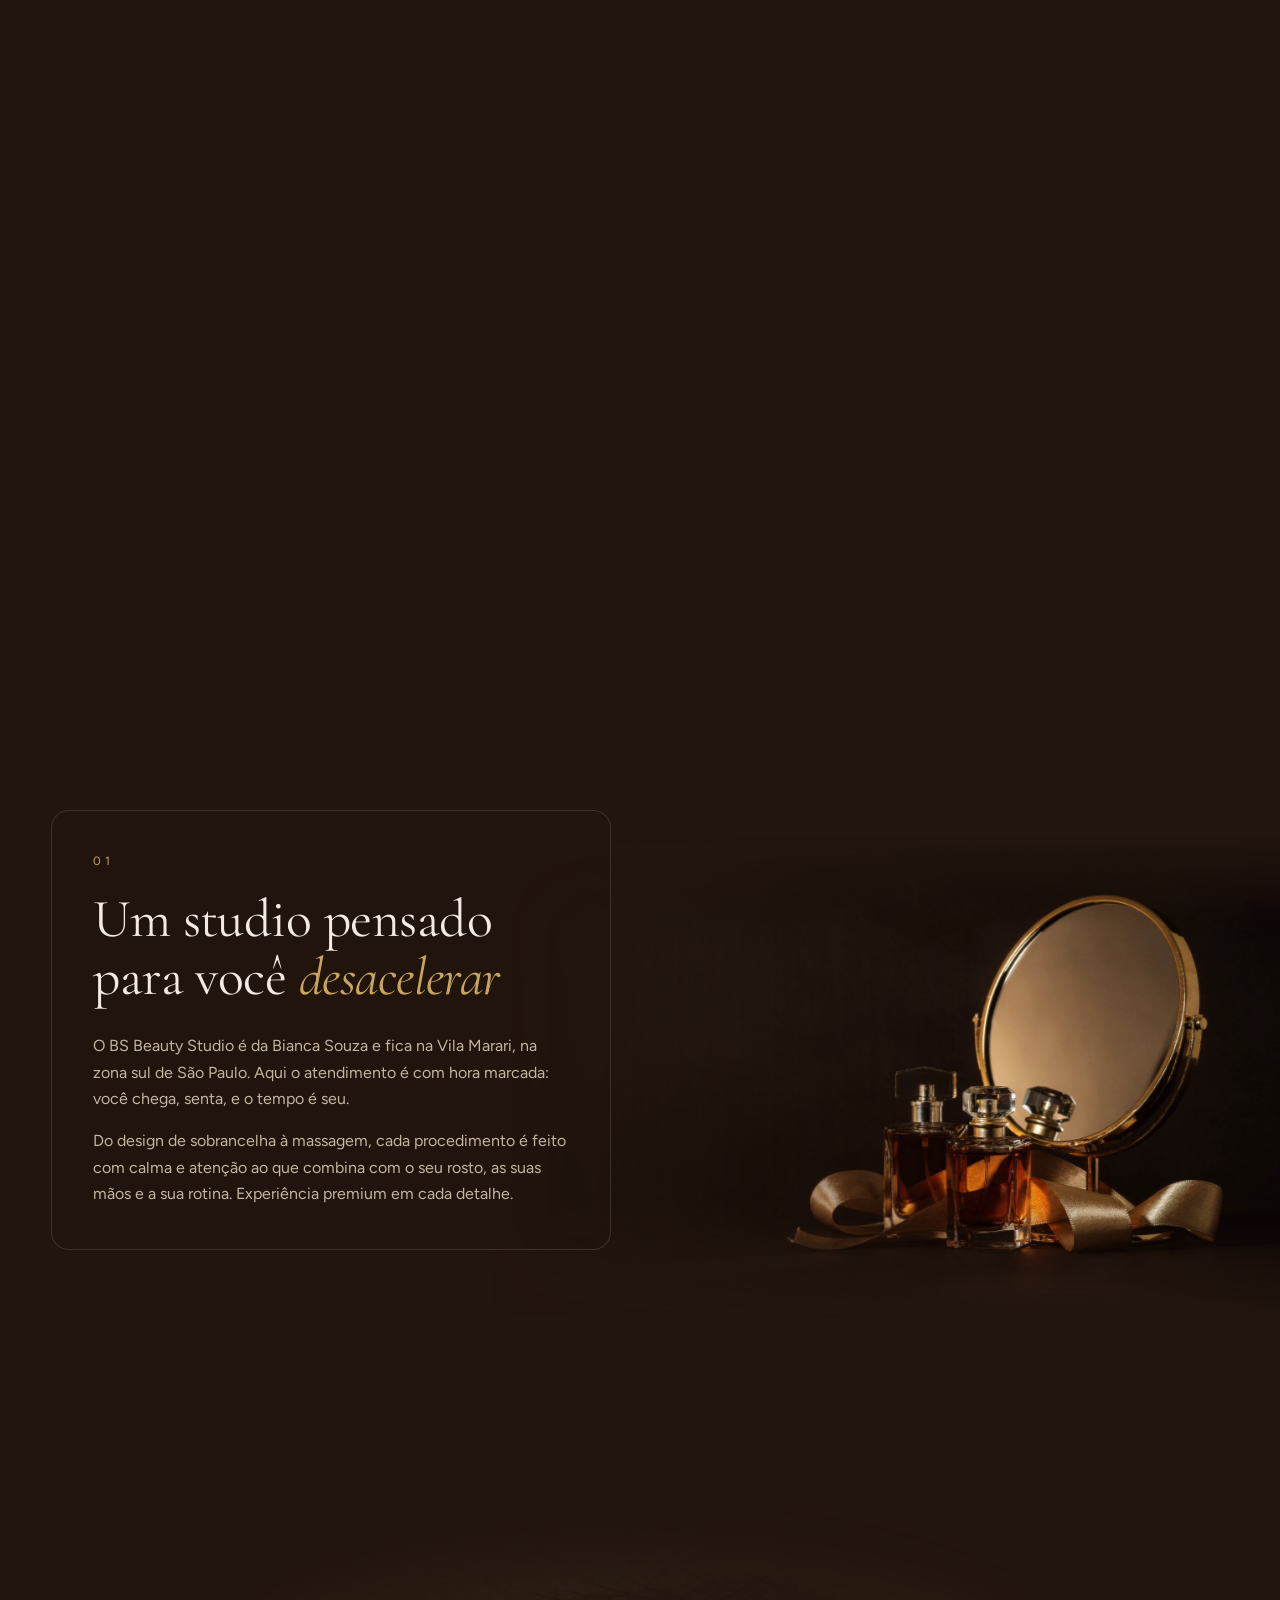
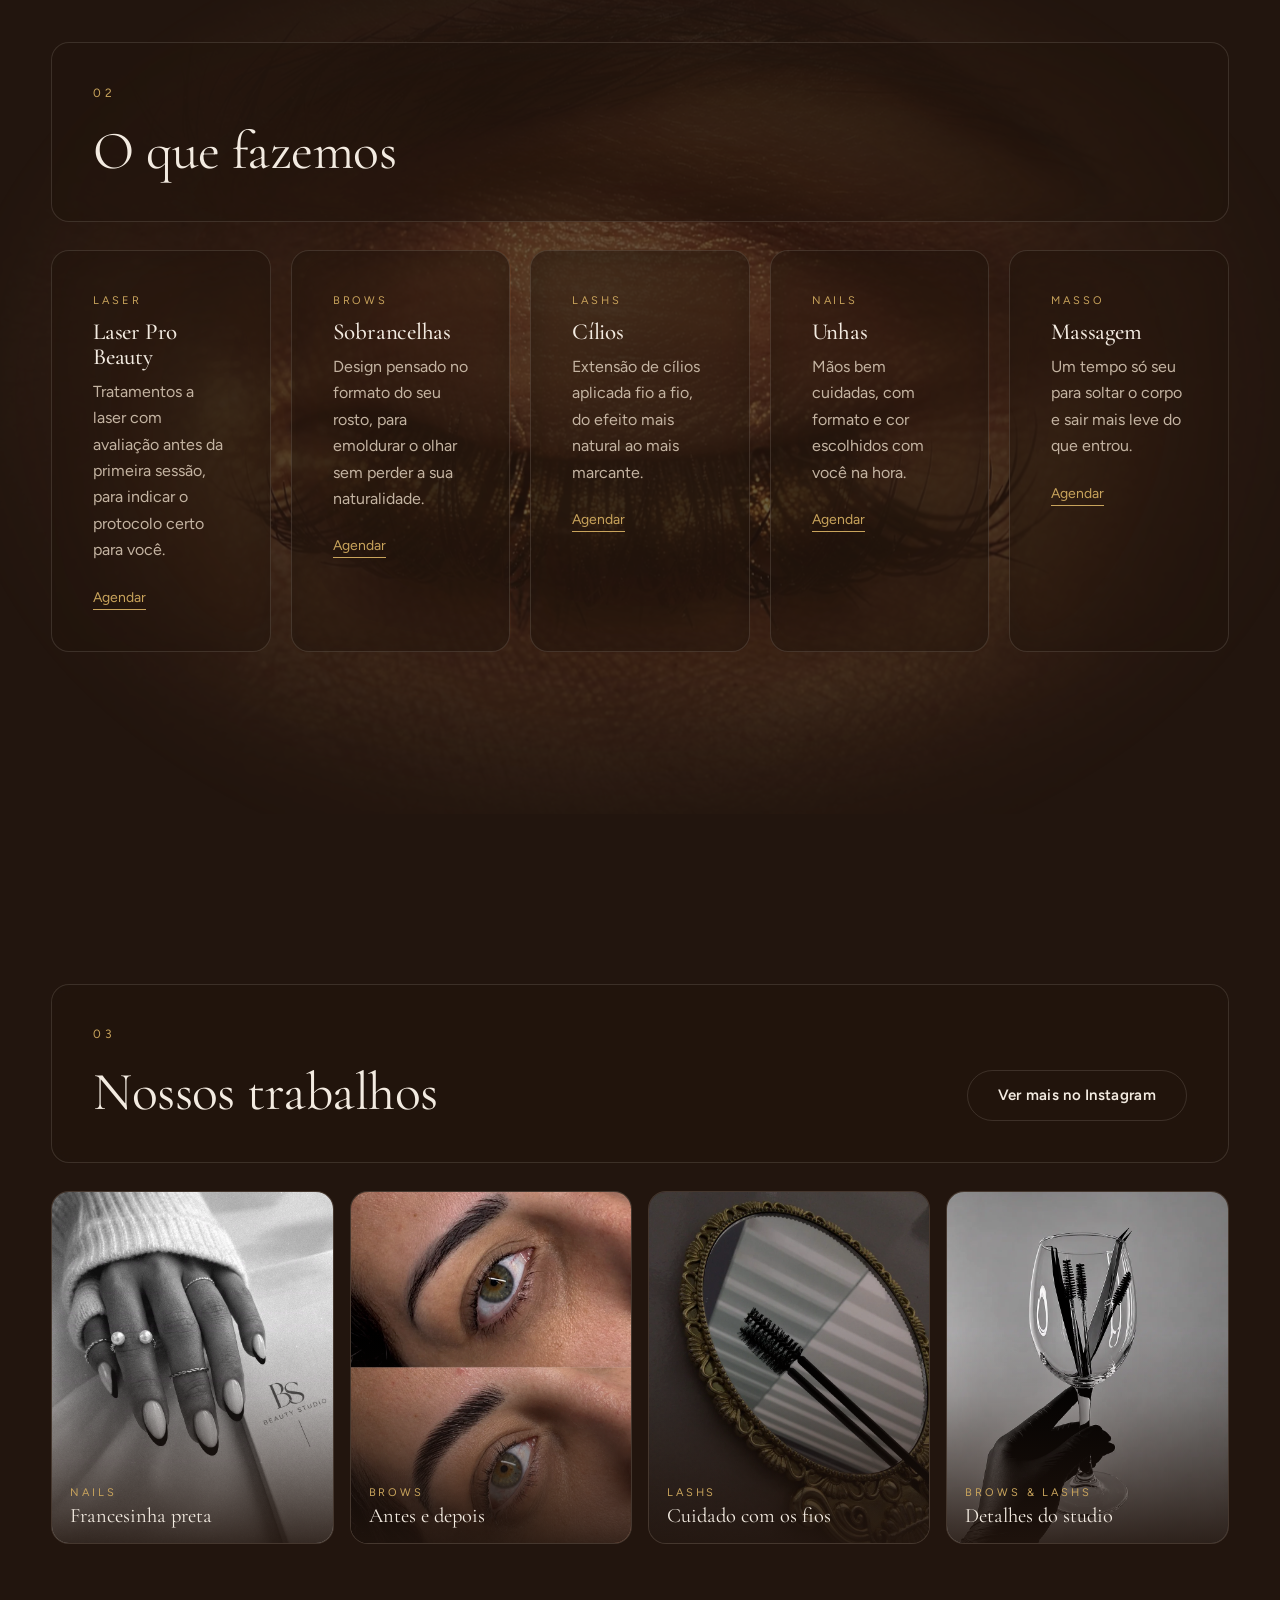
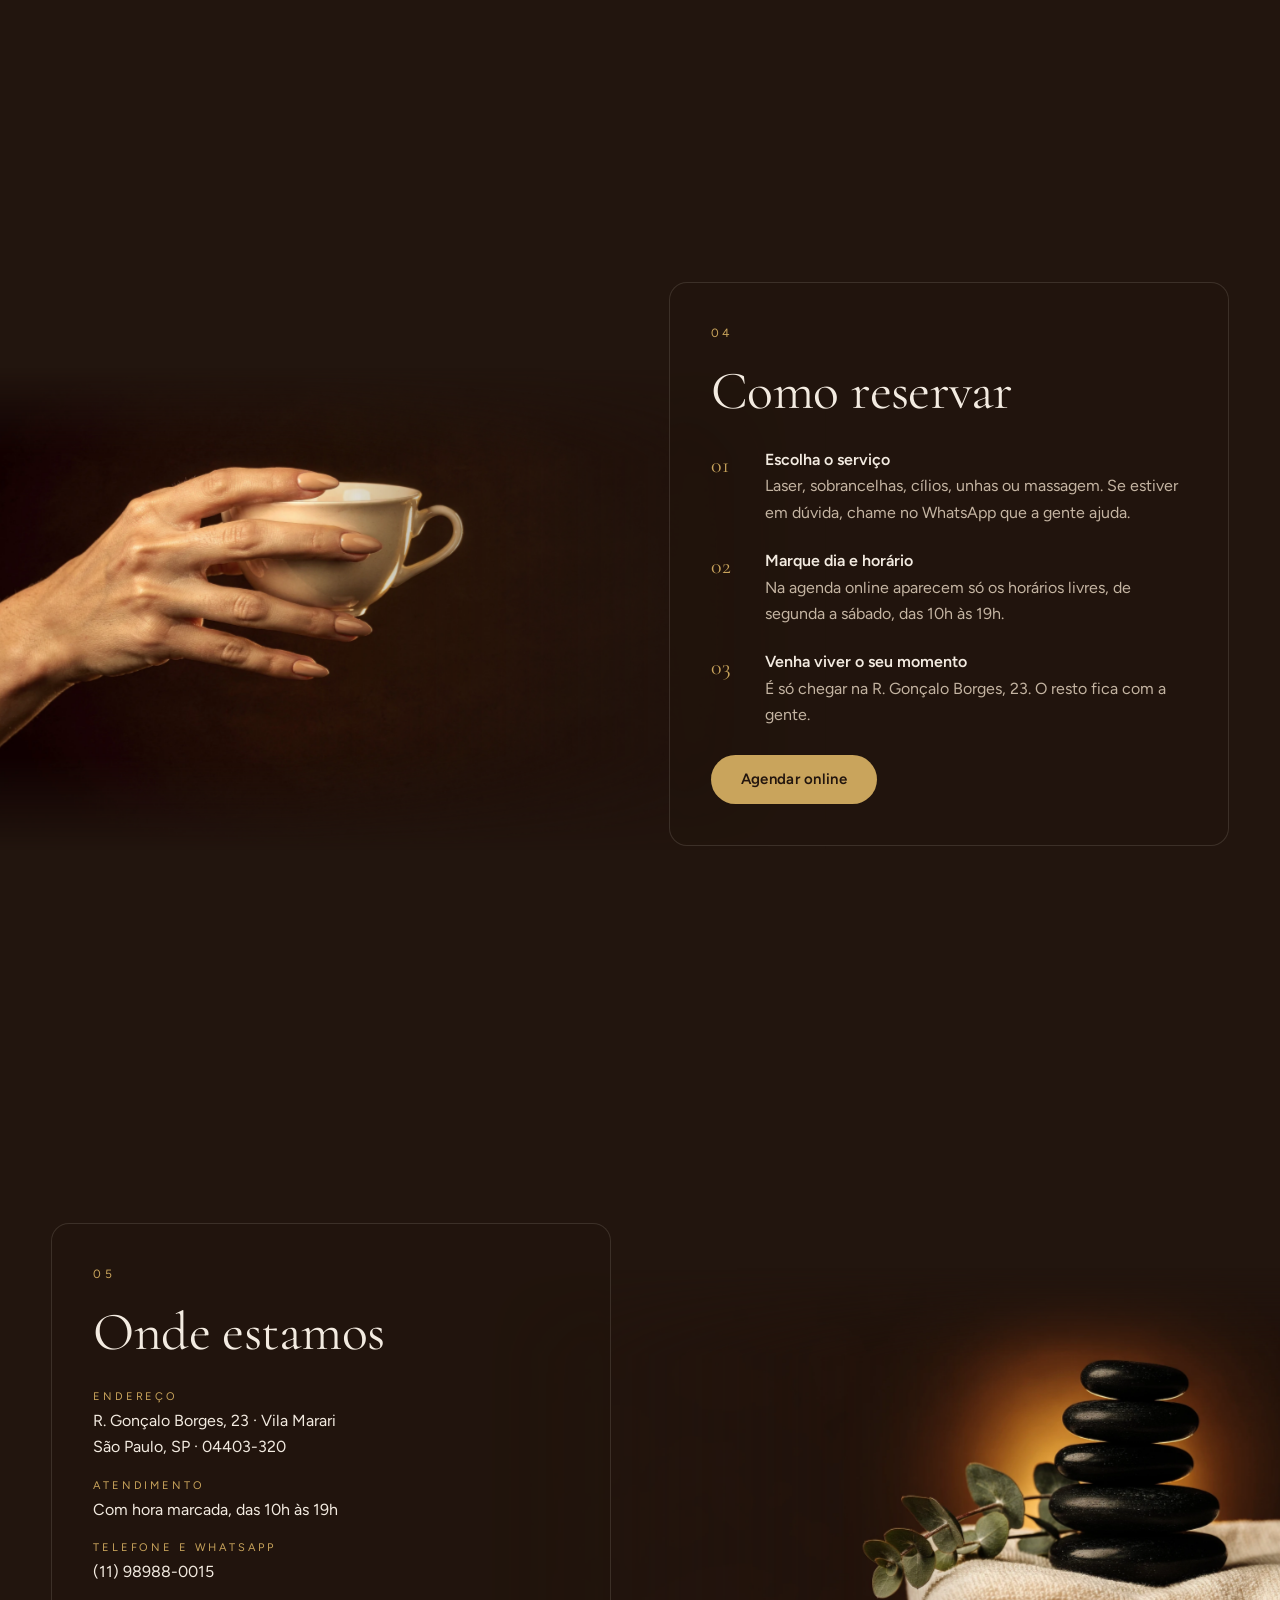
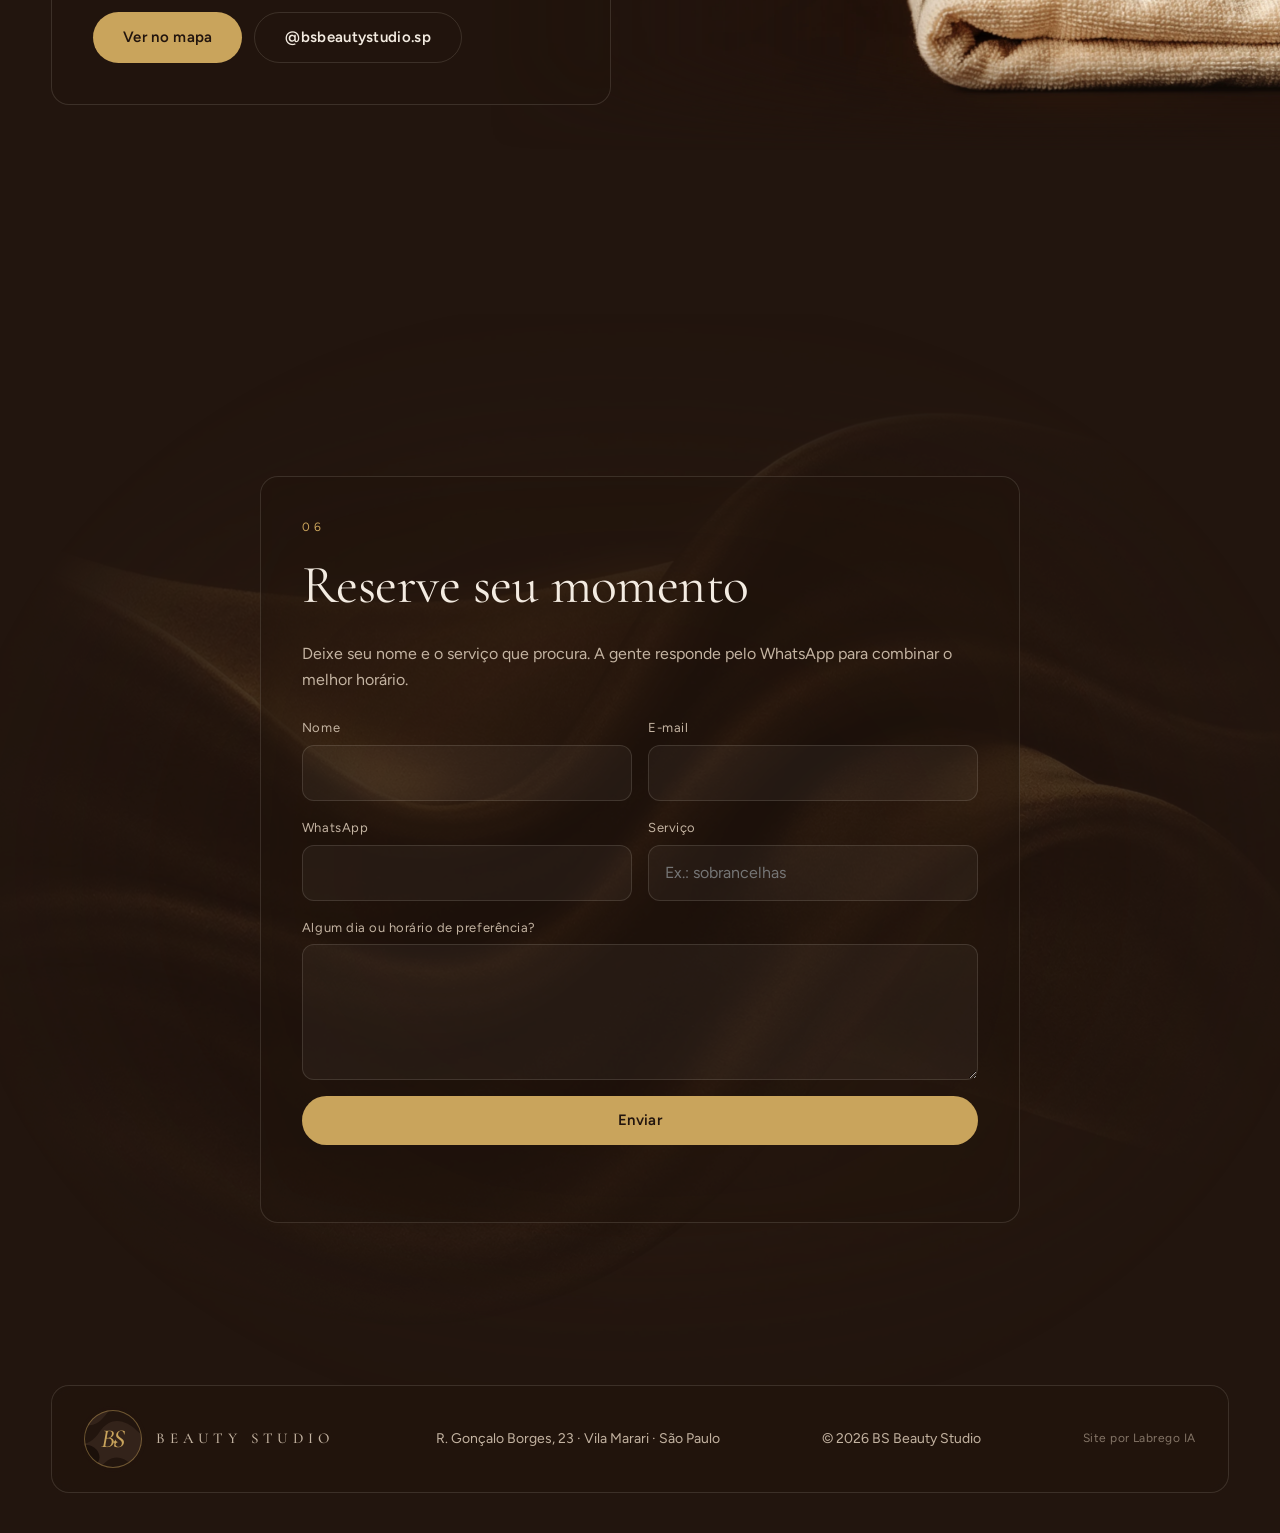
==== commit 4265f141: "Vidro dos painéis da abertura sem estalo no fim do fade O fade (opacity/filter) estava no .momento, " ====
--- a/site/index.html
+++ b/site/index.html
@@ -20,7 +20,7 @@
   <link rel="preconnect" href="https://fonts.gstatic.com" crossorigin>
   <link href="https://fonts.googleapis.com/css2?family=Cormorant+Garamond:ital,wght@0,300;0,400;0,500;1,400;1,500&family=Figtree:wght@400;500;600&display=swap" rel="stylesheet">
   <link rel="preload" as="image" href="assets/frames/desktop/f_0001.webp">
-  <link rel="stylesheet" href="estilo.css?v=7">
+  <link rel="stylesheet" href="estilo.css?v=8">
 </head>
 <body>
 
--- a/site/estilo.css
+++ b/site/estilo.css
@@ -75,11 +75,15 @@
 }
 .momento {
   position: absolute; inset: auto var(--gutter) 12vh; max-width: 640px;
-  opacity: 0; transform: translateY(24px); filter: blur(6px);
-  transition: opacity .7s var(--ease), transform .9s var(--ease), filter .7s var(--ease);
+  transform: translateY(24px);
+  transition: transform .9s var(--ease);
   pointer-events: none;
 }
-.momento.ativo { opacity: 1; transform: none; filter: none; pointer-events: auto; }
+/* O fade fica no próprio painel: opacity/filter no pai desliga o backdrop-filter
+   durante a transição e o vidro "estala" no fim (entrada e saída). */
+.momento > .painel { opacity: 0; transition: opacity .7s var(--ease); }
+.momento.ativo { transform: none; pointer-events: auto; }
+.momento.ativo > .painel { opacity: 1; }
 .momento--direita { left: auto; right: var(--gutter); }
 .momento--centro { left: 50%; right: auto; transform: translate(-50%, 24px); text-align: center; width: min(640px, calc(100% - 2 * var(--gutter))); }
 .momento--centro.ativo { transform: translate(-50%, 0); }
@@ -224,7 +228,7 @@
 
 @media (prefers-reduced-motion: reduce) {
   *, *::before, *::after { animation: none !important; transition: none !important; }
-  .revelar, .momento:first-of-type { opacity: 1; transform: none; filter: none; }
+  .revelar, .momento:first-of-type, .momento:first-of-type > .painel { opacity: 1; transform: none; filter: none; }
   .cine { height: 100svh; }
   .momento:not(:first-of-type), .cine-dica { display: none; }
 }
